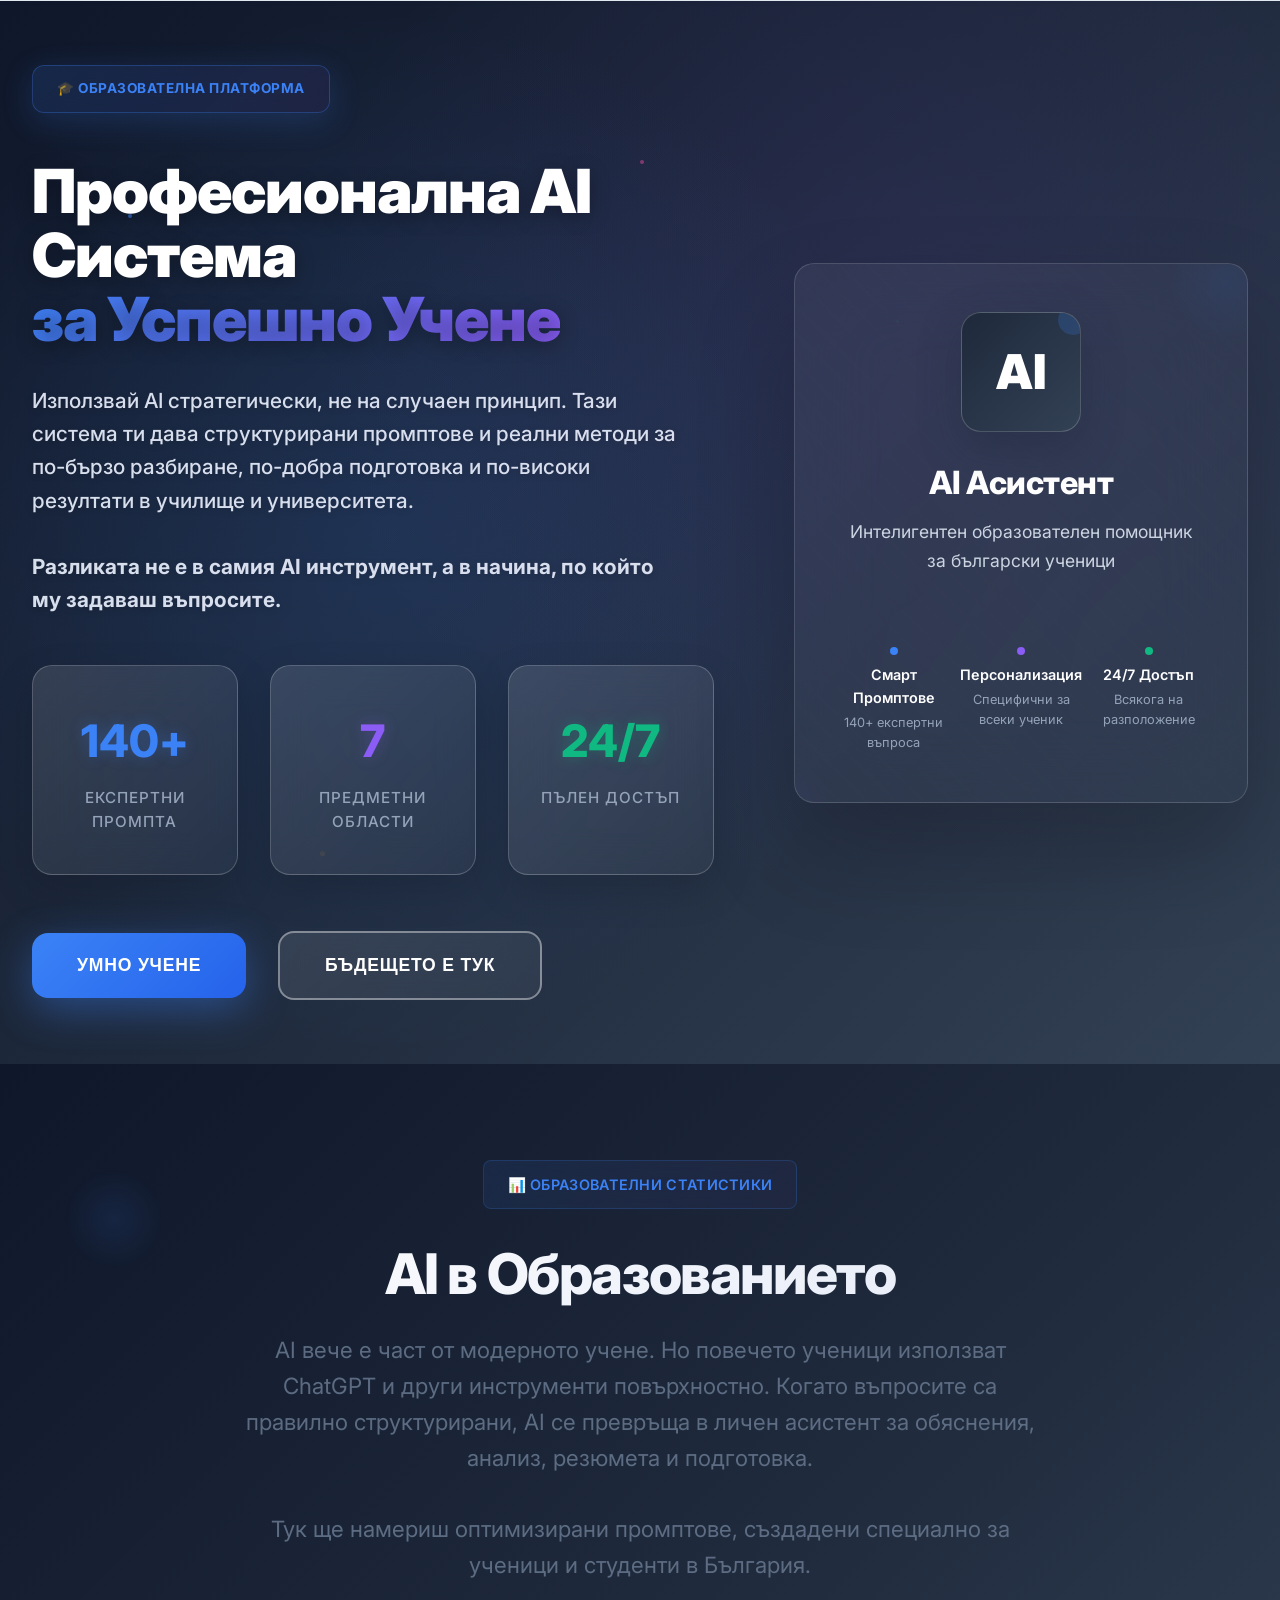
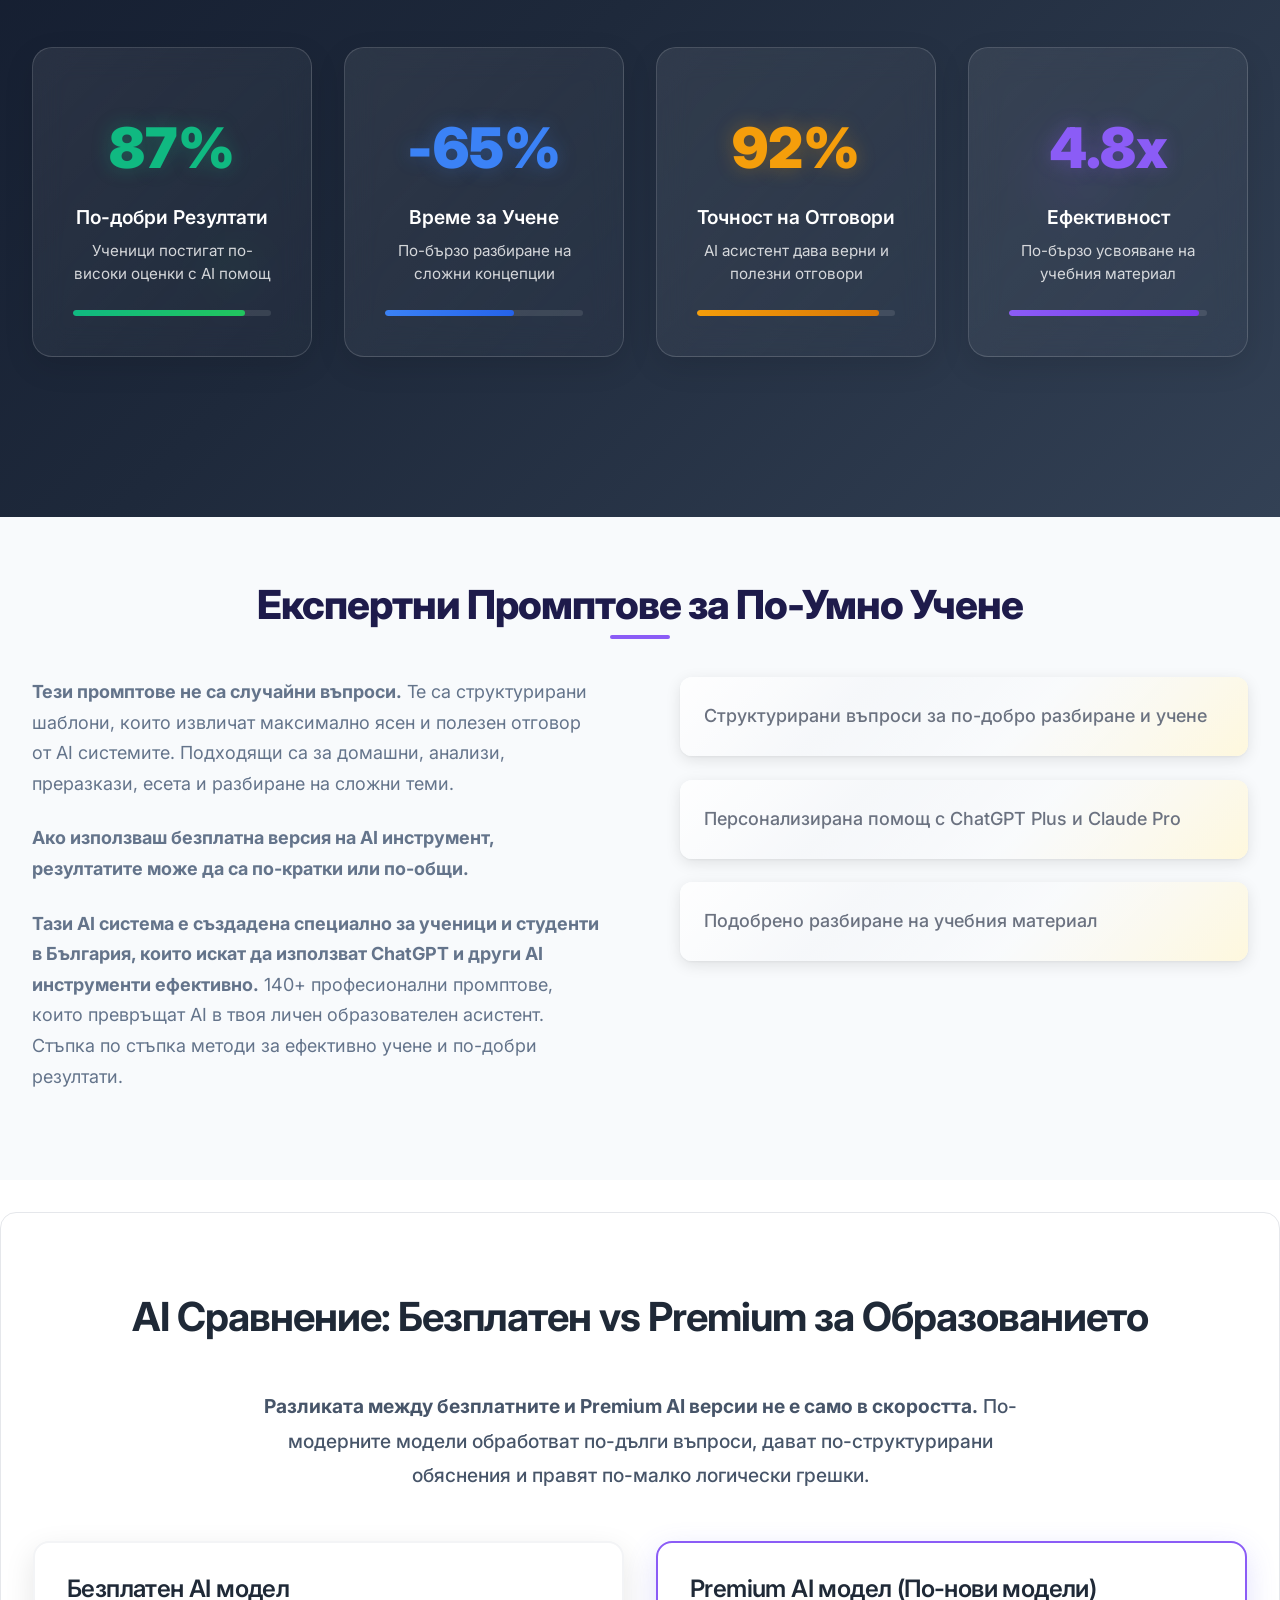
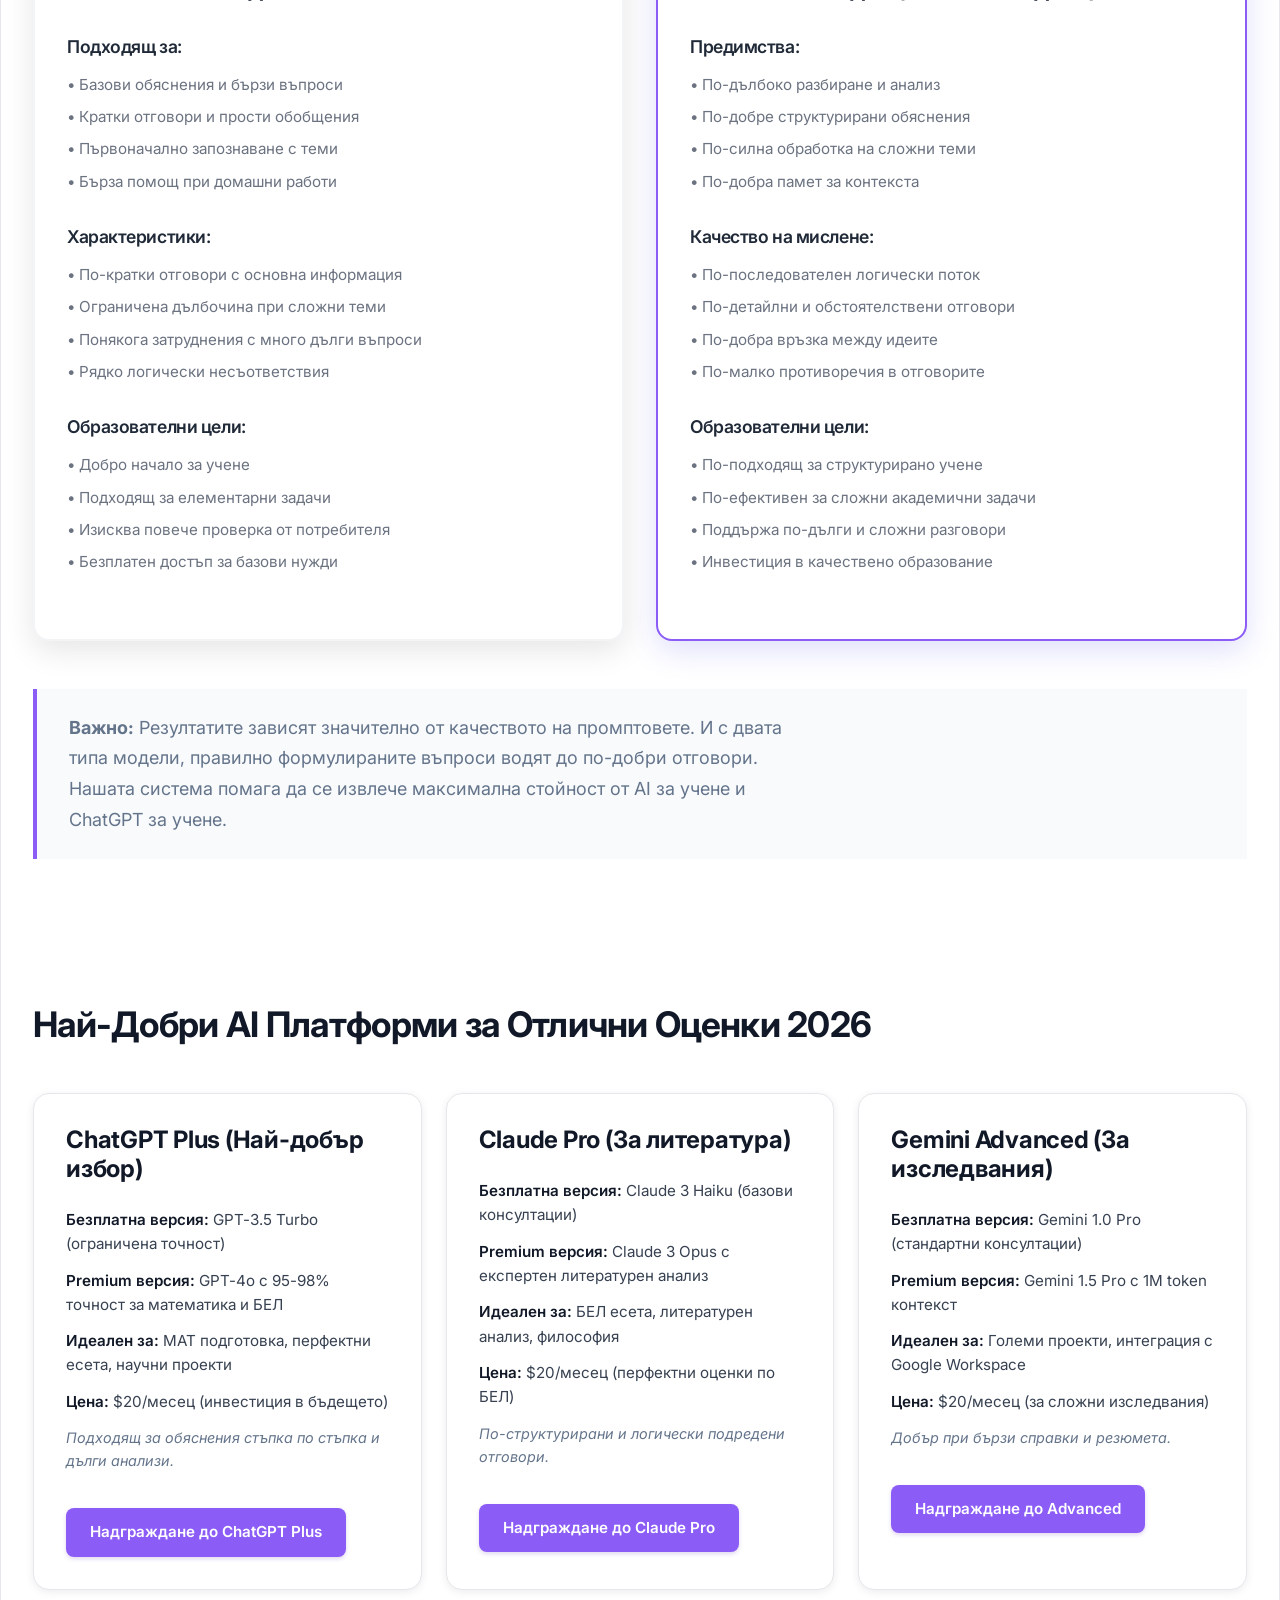
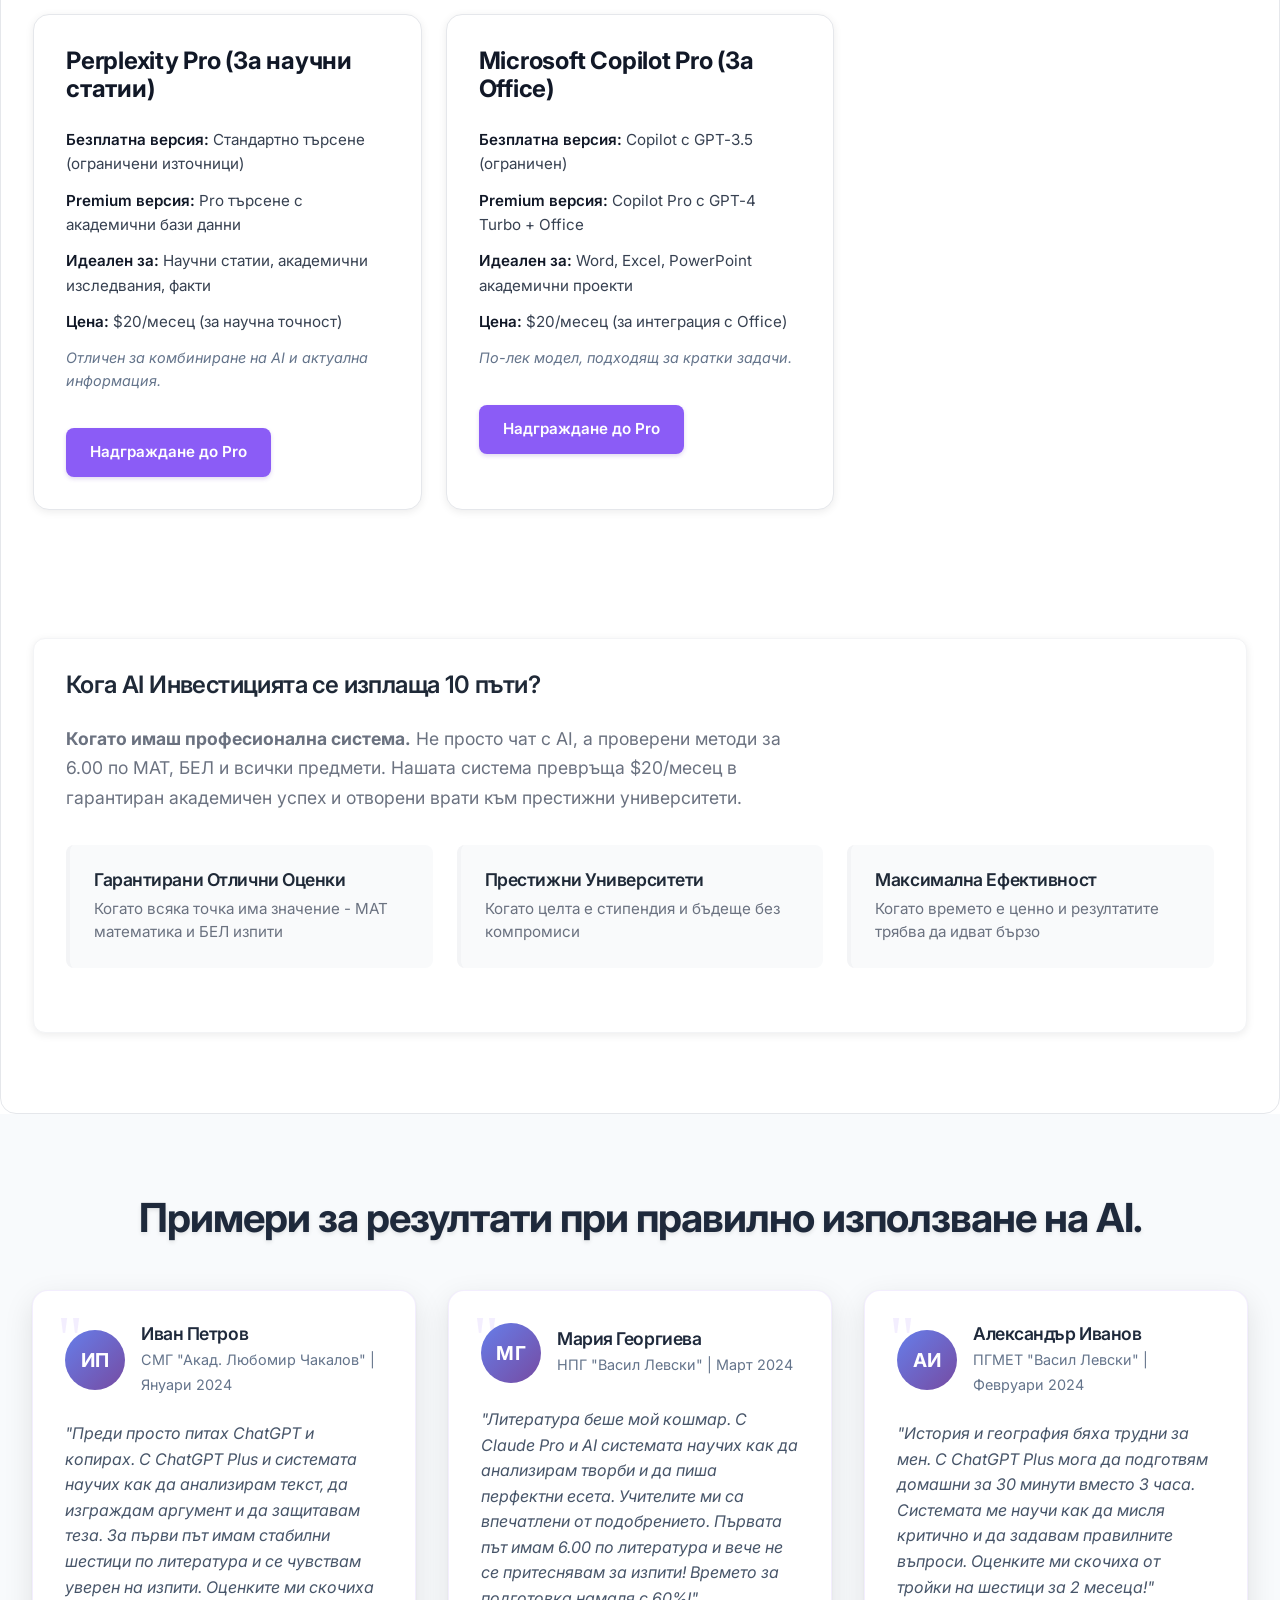
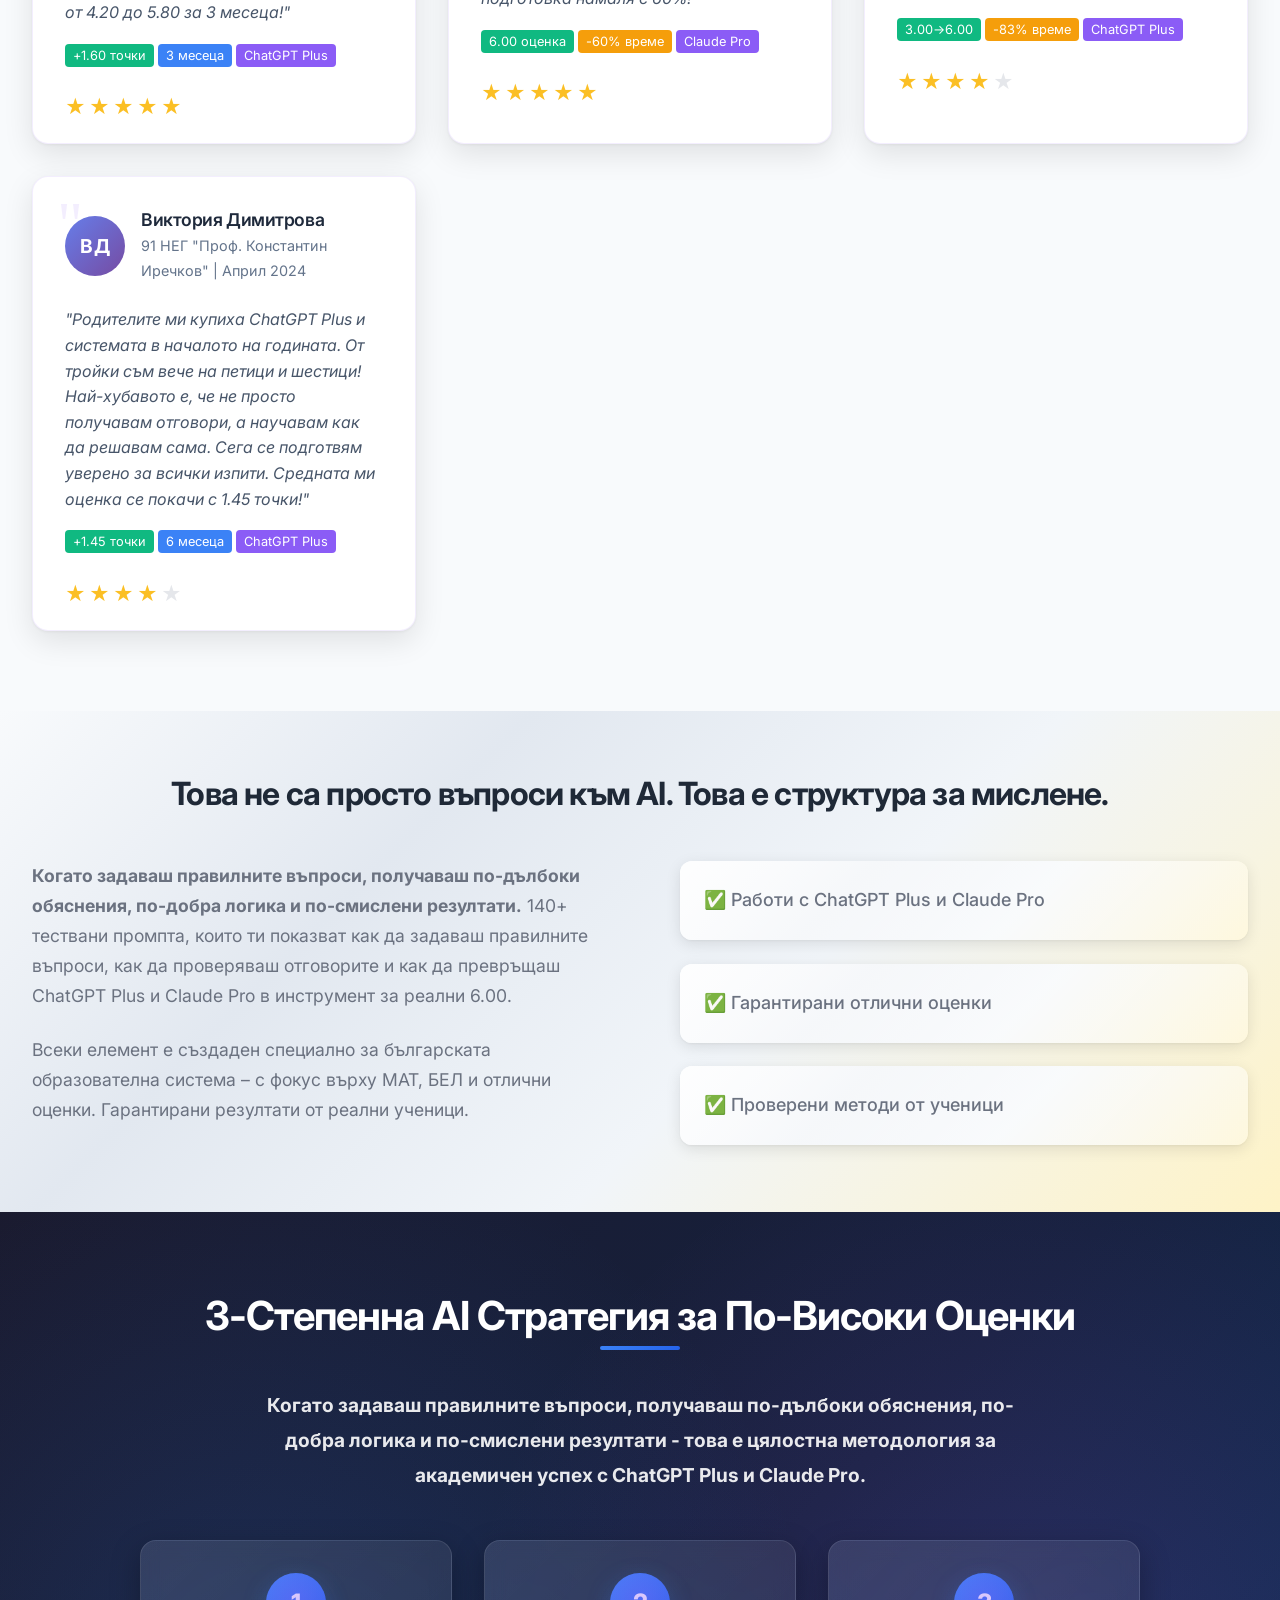
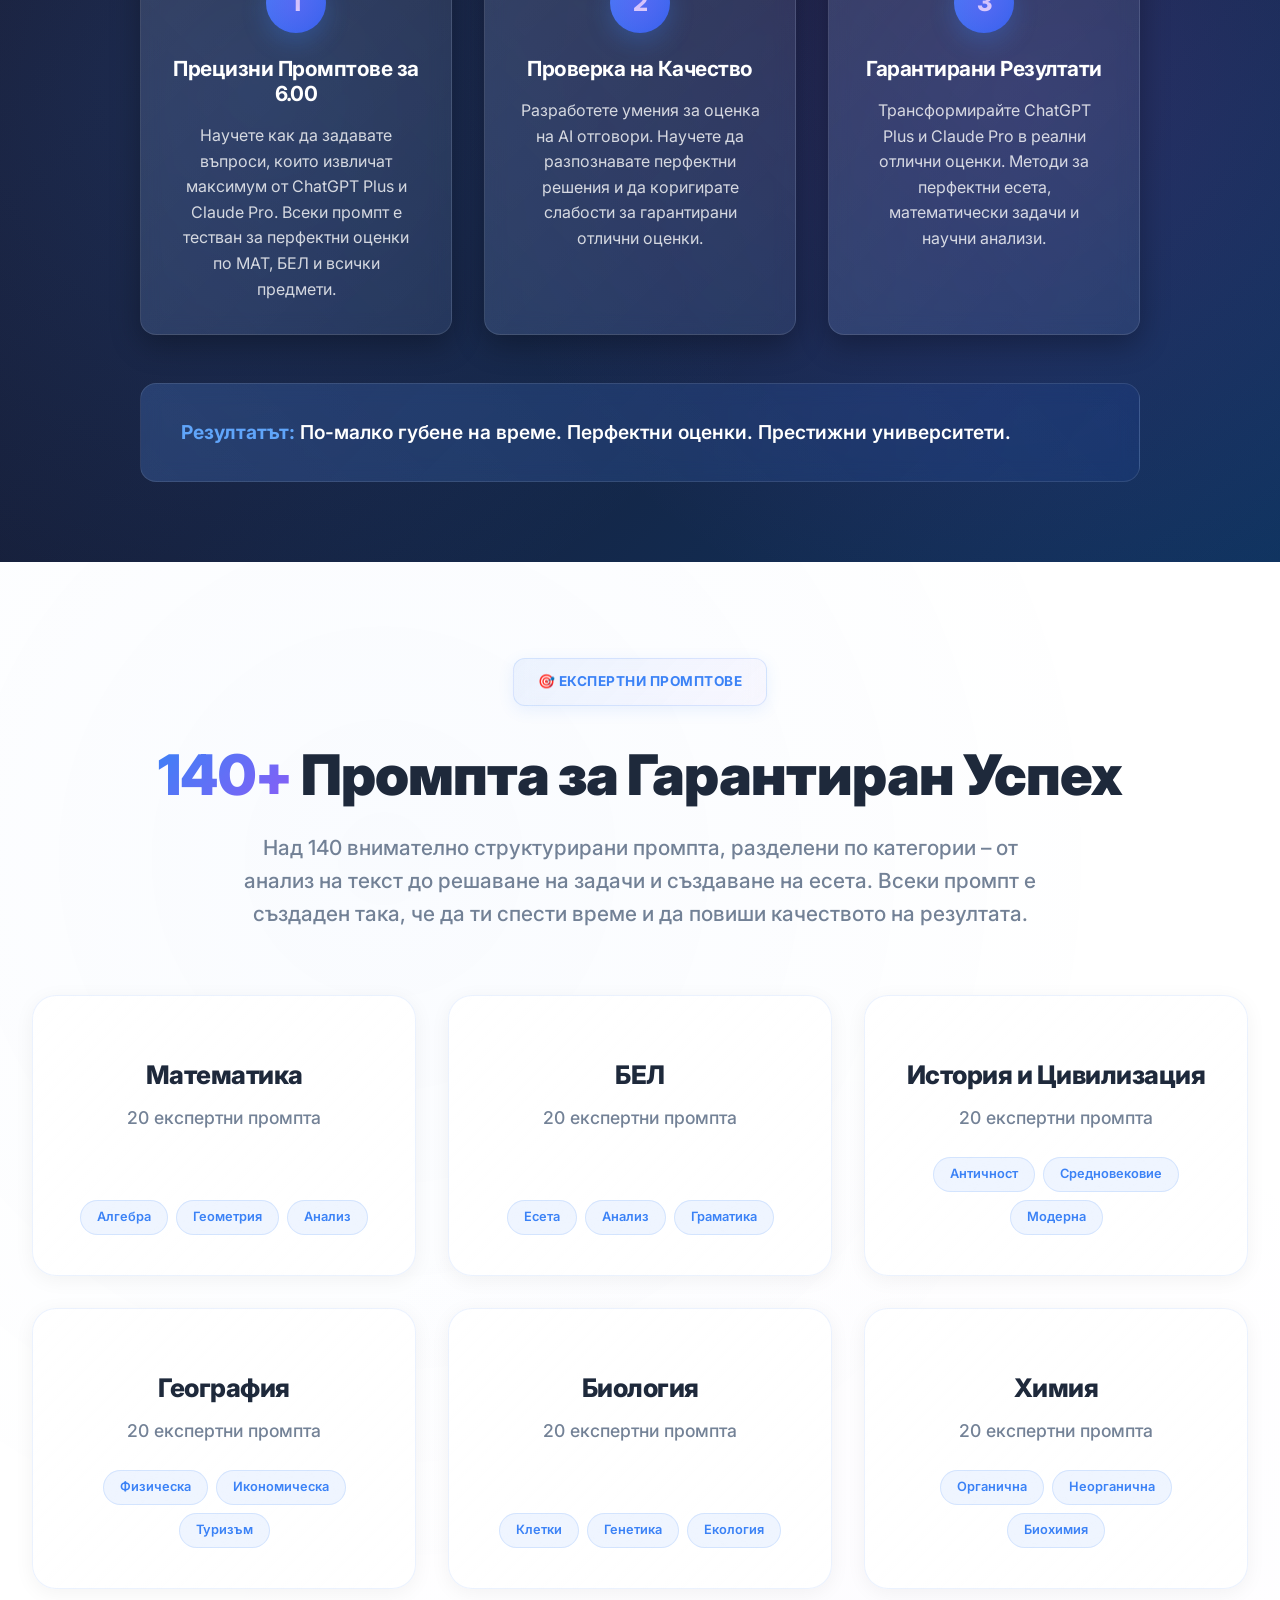
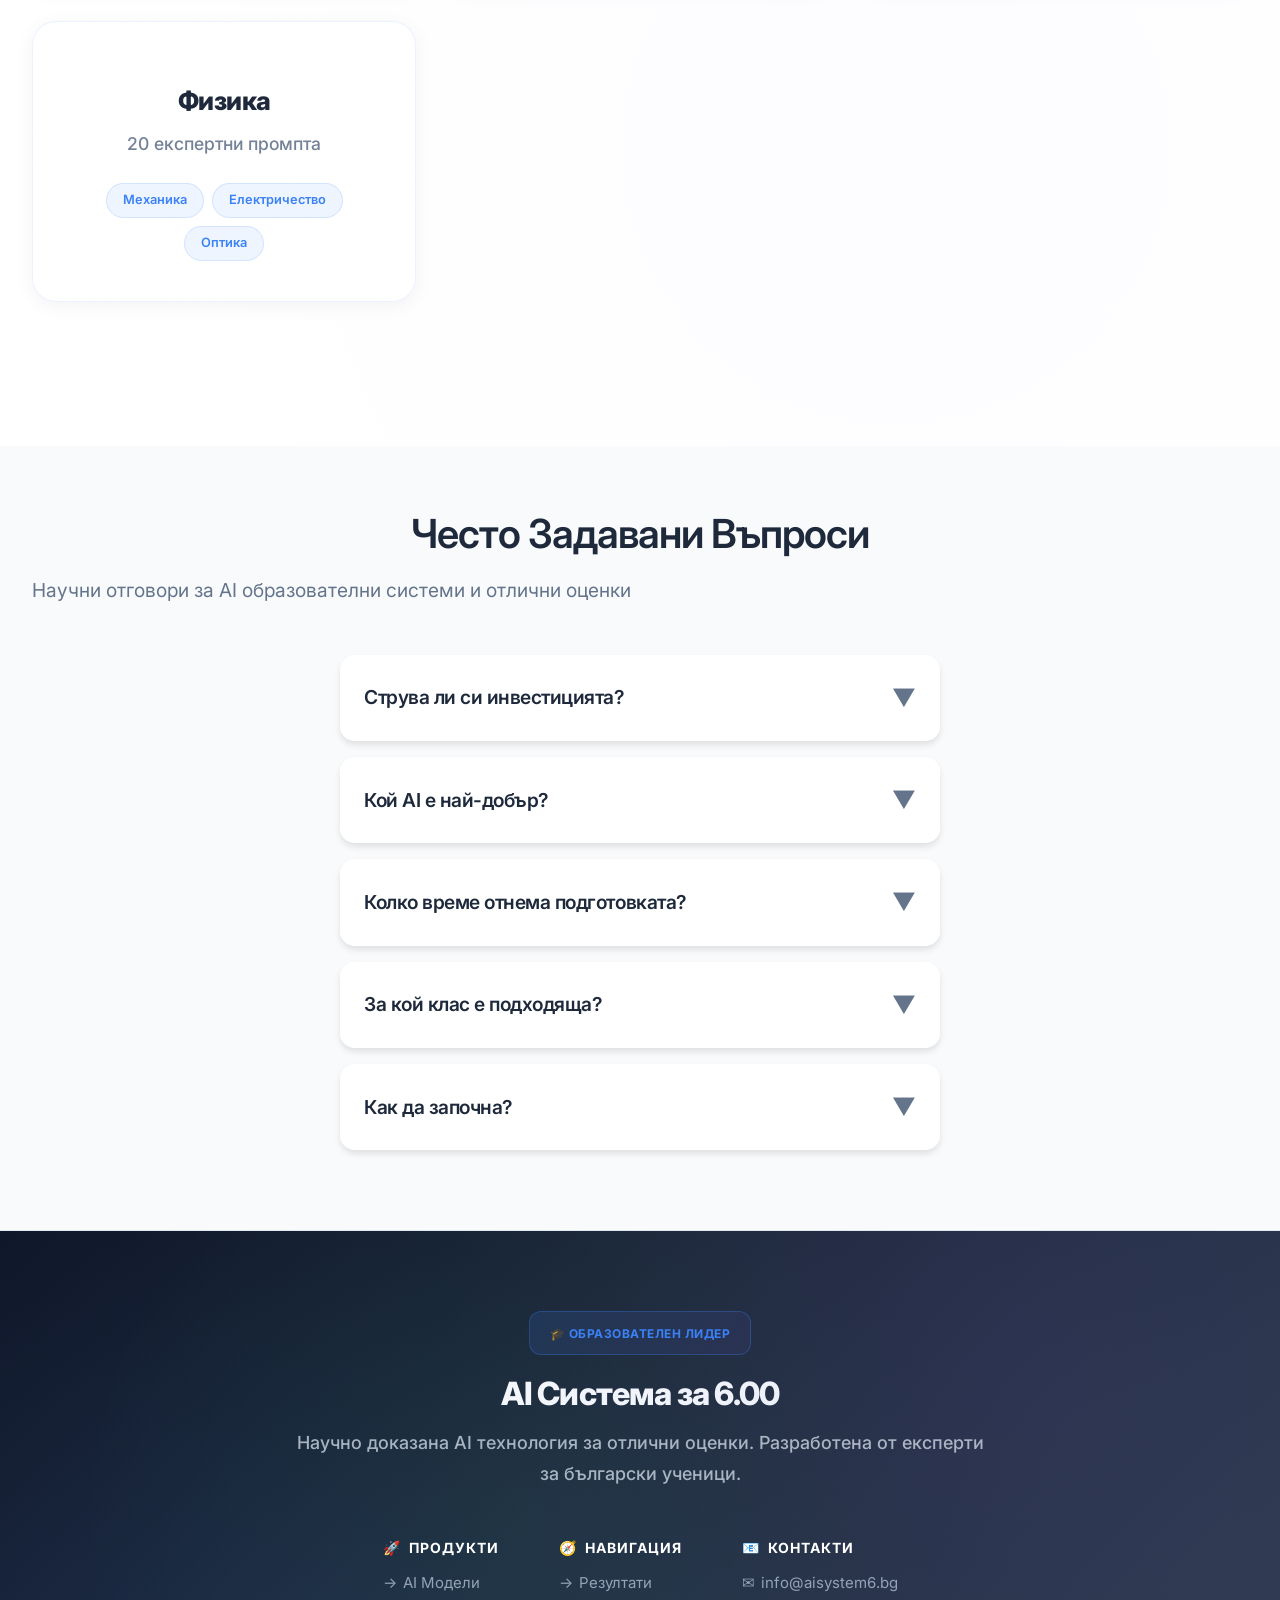
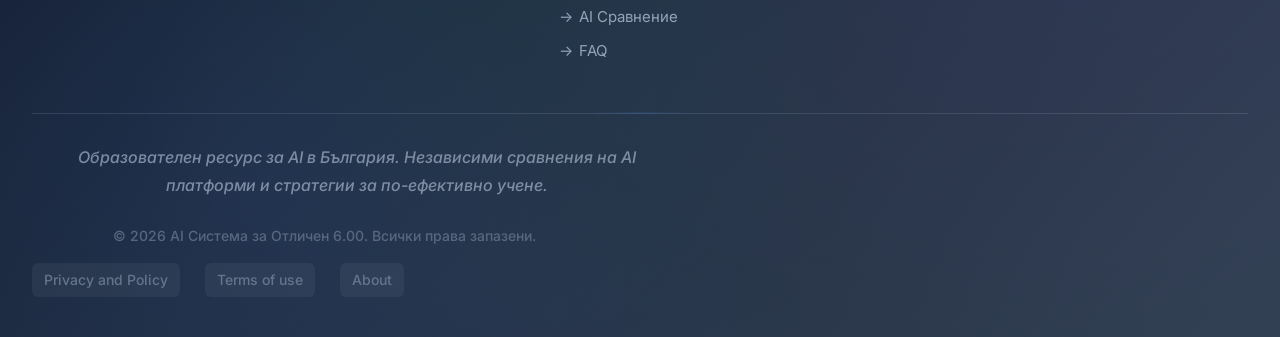
==== index.html @ 3da14a40 "Move files to root for GitHub Pages" ====
<!DOCTYPE html>
<html lang="bg">
<head>
    <meta charset="UTF-8">
    <meta name="viewport" content="width=device-width, initial-scale=1.0, maximum-scale=5.0, user-scalable=yes">
    <title>AI за Ученици - Експертни Промптове за По-Умно Учене | AI Образователен Портал</title>
    <meta name="description" content="Професионална AI образователна платформа за български ученици. Научете как да използвате изкуствен интелект правилно с експертни промптове за училище и по-добри учебни резултати.">
    <meta name="keywords" content="AI за ученици, AI за учене, изкуствен интелект в образованието, AI промптове за училище, AI помощ при учене, най-добрият AI за ученици, ChatGPT за ученици, Claude за ученици">
    <meta name="author" content="AI Образователен Портал">
    <meta name="robots" content="index, follow, max-snippet:-1, max-image-preview:large, max-video-preview:-1">
    <meta name="googlebot" content="index, follow">
    <meta name="bingbot" content="index, follow">
    <meta name="language" content="Bulgarian">
    <meta name="geo.region" content="BG">
    <meta name="geo.placename" content="Bulgaria">
    <meta name="ICBM" content="42.7339;25.4858">
    <meta name="distribution" content="global">
    <meta name="rating" content="general">
    <meta name="revisit-after" content="7 days">
    <link rel="canonical" href="https://ai-za-uchenici.bg">
    <meta property="og:title" content="AI за Ученици - Експертни Промптове за По-Умно Учене">
    <meta property="og:description" content="Научете как да използвате AI правилно в образованието. Структурирани промптове за български ученици и по-добри учебни резултати.">
    <meta property="og:image" content="https://ai-za-uchenici.bg/og-image.jpg">
    <meta property="og:url" content="https://ai-za-uchenici.bg">
    <meta property="og:type" content="website">
    <meta name="twitter:card" content="summary_large_image">
    <meta name="twitter:title" content="AI за Ученици - Експертни Промптове за По-Умно Учене">
    <meta name="twitter:description" content="Професионална платформа за AI в образованието. Научете как да формулирате правилните въпроси към AI.">
    <meta name="twitter:image" content="https://ai-za-uchenici.bg/og-image.jpg">
    <meta name="twitter:site" content="@AISystem6">
    <meta name="twitter:creator" content="@AISystem6">
    <link rel="preconnect" href="https://fonts.googleapis.com">
    <link rel="preconnect" href="https://fonts.gstatic.com" crossorigin>
    <link rel="stylesheet" href="styles.css">
    <link href="https://fonts.googleapis.com/css2?family=Inter:wght@300;400;500;600;700&display=swap" rel="stylesheet">
    <link rel="icon" type="image/svg+xml" href="data:image/svg+xml,<svg xmlns='http://www.w3.org/2000/svg' viewBox='0 0 100 100'><text y='.9em' font-size='90'>📚</text></svg>">
</head>
<body>
    <!-- Skip to main content for accessibility -->
    <a href="#main" class="skip-link">Skip to main content</a>
    
    <!-- Header -->
    <header class="header" role="banner">
    </header>

    <!-- Main Content -->
    <main id="main" role="main">

    <!-- Hero Section -->
    <section class="hero" style="background: linear-gradient(135deg, #0f172a 0%, #1e293b 50%, #334155 100%); min-height: 100vh; display: flex; align-items: center; position: relative; overflow: hidden;">
        <!-- Animated Background Particles -->
        <div class="hero-particles" style="position: absolute; top: 0; left: 0; width: 100%; height: 100%; pointer-events: none;">
            <div class="particle" style="position: absolute; top: 20%; left: 10%; width: 4px; height: 4px; background: rgba(59, 130, 246, 0.6); border-radius: 50%; animation: float-particle 15s ease-in-out infinite;"></div>
            <div class="particle" style="position: absolute; top: 60%; left: 85%; width: 6px; height: 6px; background: rgba(139, 92, 246, 0.5); border-radius: 50%; animation: float-particle 20s ease-in-out infinite reverse;"></div>
            <div class="particle" style="position: absolute; top: 30%; left: 70%; width: 3px; height: 3px; background: rgba(34, 197, 94, 0.7); border-radius: 50%; animation: float-particle 18s ease-in-out infinite;"></div>
            <div class="particle" style="position: absolute; top: 80%; left: 25%; width: 5px; height: 5px; background: rgba(245, 158, 11, 0.6); border-radius: 50%; animation: float-particle 22s ease-in-out infinite reverse;"></div>
            <div class="particle" style="position: absolute; top: 15%; left: 50%; width: 4px; height: 4px; background: rgba(236, 72, 153, 0.5); border-radius: 50%; animation: float-particle 16s ease-in-out infinite;"></div>
        </div>
        
        <!-- Gradient Overlay -->
        <div class="hero-gradient-overlay" style="position: absolute; top: 0; left: 0; width: 100%; height: 100%; background: radial-gradient(circle at 30% 50%, rgba(59, 130, 246, 0.15) 0%, transparent 50%), radial-gradient(circle at 70% 30%, rgba(139, 92, 246, 0.1) 0%, transparent 50%); pointer-events: none;"></div>
        
        <div class="container">
            <div class="hero-content" style="display: grid; grid-template-columns: 1.2fr 0.8fr; gap: 5rem; align-items: center; max-width: 1400px; margin: 0 auto;">
                <!-- Desktop Layout: Left Column -->
                <div class="hero-left" style="z-index: 2;">
                    <div class="hero-badge" style="display: inline-block; background: linear-gradient(135deg, rgba(59, 130, 246, 0.15), rgba(139, 92, 246, 0.08)); border: 1px solid rgba(59, 130, 246, 0.3); color: #3b82f6; padding: 12px 24px; border-radius: 12px; font-size: 0.85rem; font-weight: 700; margin-bottom: 2.5rem; backdrop-filter: blur(20px); letter-spacing: 0.5px; text-transform: uppercase; box-shadow: 0 8px 32px rgba(59, 130, 246, 0.2); position: relative; overflow: hidden; transition: all 0.3s ease;">
                        🎓 Образователна Платформа
                    </div>
                    
                    <div class="hero-headline" style="margin-bottom: 3rem;">
                        <h1 style="font-size: 3.8rem; font-weight: 900; line-height: 1.05; margin-bottom: 2rem; color: #ffffff; letter-spacing: -1px; text-shadow: 0 4px 20px rgba(0,0,0,0.3);">
                            Професионална AI Система<br>
                            <span style="background: linear-gradient(135deg, #3b82f6, #8b5cf6, #ec4899); -webkit-background-clip: text; -webkit-text-fill-color: transparent; background-clip: text; background-size: 200% 200%; animation: gradient-shift 4s ease-in-out infinite;">за Успешно Учене</span>
                        </h1>
                        <div class="hero-subtitle" style="font-size: 1.3rem; line-height: 1.6; color: #e2e8f6; margin-bottom: 3rem; font-weight: 500; max-width: 650px; text-shadow: 0 2px 10px rgba(0,0,0,0.2);">
                            Използвай AI стратегически, не на случаен принцип. Тази система ти дава структурирани промптове и реални методи за по-бързо разбиране, по-добра подготовка и по-високи резултати в училище и университета.<br><br>
                            <strong>Разликата не е в самия AI инструмент, а в начина, по който му задаваш въпросите.</strong>
                        </div>
                    </div>
                    
                    <div class="hero-stats-grid" style="display: grid; grid-template-columns: repeat(3, 1fr); gap: 2rem; margin-bottom: 3.5rem;">
                        <div class="stat-card-corporate" style="background: linear-gradient(135deg, rgba(255,255,255,0.12), rgba(255,255,255,0.04)); border: 1px solid rgba(255,255,255,0.2); border-radius: 20px; padding: 2.5rem 1.5rem; text-align: center; backdrop-filter: blur(20px); transition: all 0.5s cubic-bezier(0.25, 0.8, 0.25, 1); position: relative; overflow: hidden; box-shadow: 0 15px 40px rgba(0,0,0,0.15);">
                            <div style="position: absolute; top: 0; left: 0; width: 100%; height: 100%; background: linear-gradient(135deg, rgba(59, 130, 246, 0.05), rgba(139, 92, 246, 0.02)); opacity: 0; transition: opacity 0.4s ease;"></div>
                            <div style="position: relative; z-index: 1;">
                                <div style="font-size: 2.8rem; font-weight: 800; color: #3b82f6; margin-bottom: 0.5rem; text-shadow: 0 0 15px rgba(59, 130, 246, 0.3);">140+</div>
                                <div style="font-size: 0.95rem; color: #94a3b8; font-weight: 500; text-transform: uppercase; letter-spacing: 1px;">Експертни Промпта</div>
                            </div>
                        </div>
                        <div class="stat-card-corporate" style="background: linear-gradient(135deg, rgba(255,255,255,0.12), rgba(255,255,255,0.04)); border: 1px solid rgba(255,255,255,0.2); border-radius: 20px; padding: 2.5rem 1.5rem; text-align: center; backdrop-filter: blur(20px); transition: all 0.5s cubic-bezier(0.25, 0.8, 0.25, 1); position: relative; overflow: hidden; box-shadow: 0 15px 40px rgba(0,0,0,0.15);">
                            <div style="position: absolute; top: 0; left: 0; width: 100%; height: 100%; background: linear-gradient(135deg, rgba(139, 92, 246, 0.05), rgba(168, 85, 247, 0.02)); opacity: 0; transition: opacity 0.4s ease;"></div>
                            <div style="position: relative; z-index: 1;">
                                <div style="font-size: 2.8rem; font-weight: 800; color: #8b5cf6; margin-bottom: 0.5rem; text-shadow: 0 0 15px rgba(139, 92, 246, 0.3);">7</div>
                                <div style="font-size: 0.95rem; color: #94a3b8; font-weight: 500; text-transform: uppercase; letter-spacing: 1px;">Предметни Области</div>
                            </div>
                        </div>
                        <div class="stat-card-corporate" style="background: linear-gradient(135deg, rgba(255,255,255,0.12), rgba(255,255,255,0.04)); border: 1px solid rgba(255,255,255,0.2); border-radius: 20px; padding: 2.5rem 1.5rem; text-align: center; backdrop-filter: blur(20px); transition: all 0.5s cubic-bezier(0.25, 0.8, 0.25, 1); position: relative; overflow: hidden; box-shadow: 0 15px 40px rgba(0,0,0,0.15);">
                            <div style="position: absolute; top: 0; left: 0; width: 100%; height: 100%; background: linear-gradient(135deg, rgba(34, 197, 94, 0.05), rgba(16, 185, 129, 0.02)); opacity: 0; transition: opacity 0.4s ease;"></div>
                            <div style="position: relative; z-index: 1;">
                                <div style="font-size: 2.8rem; font-weight: 800; color: #10b981; margin-bottom: 0.5rem; text-shadow: 0 0 15px rgba(16, 185, 129, 0.3);">24/7</div>
                                <div style="font-size: 0.95rem; color: #94a3b8; font-weight: 500; text-transform: uppercase; letter-spacing: 1px;">Пълен Достъп</div>
                            </div>
                        </div>
                    </div>
                    
                    <div class="hero-actions" style="display: flex; gap: 2rem; align-items: center;">
                        <button style="background: linear-gradient(135deg, #3b82f6, #2563eb); color: white; border: none; padding: 22px 45px; border-radius: 16px; font-size: 1.1rem; font-weight: 800; cursor: default; transition: all 0.5s cubic-bezier(0.25, 0.8, 0.25, 1); box-shadow: 0 12px 40px rgba(59, 130, 246, 0.4); position: relative; overflow: hidden; text-transform: uppercase; letter-spacing: 0.8px; pointer-events: none;">
                            <div style="position: relative; z-index: 1;">Умно Учене</div>
                            <div style="position: absolute; top: 0; left: -100%; width: 100%; height: 100%; background: linear-gradient(90deg, transparent, rgba(255,255,255,0.2), transparent); transition: left 0.6s ease;"></div>
                        </button>
                        <button style="background: linear-gradient(135deg, rgba(255,255,255,0.1), rgba(255,255,255,0.05)); color: #ffffff; border: 2px solid rgba(255,255,255,0.4); padding: 22px 45px; border-radius: 16px; font-size: 1.1rem; font-weight: 700; cursor: default; transition: all 0.5s cubic-bezier(0.25, 0.8, 0.25, 1); backdrop-filter: blur(20px); text-transform: uppercase; letter-spacing: 0.8px; pointer-events: none;">
                            Бъдещето е Тук
                        </button>
                    </div>
                </div>
                
                <!-- Desktop Layout: Right Column -->
                <div class="hero-right" style="position: relative; z-index: 2;">
                    <div class="hero-visual-corporate" style="position: relative; width: 100%; max-width: 600px; margin: 0 auto;">
                        <div class="stat-card-corporate" style="background: linear-gradient(135deg, rgba(255,255,255,0.06), rgba(255,255,255,0.01)); backdrop-filter: blur(40px); border: 1px solid rgba(255,255,255,0.15); border-radius: 20px; padding: 3rem; position: relative; overflow: hidden; box-shadow: 0 50px 100px rgba(0,0,0,0.2);">
                            <div class="card-pattern" style="position: absolute; top: 0; left: 0; width: 100%; height: 100%; background-image: repeating-linear-gradient(45deg, transparent, transparent 10px, rgba(255,255,255,0.03) 10px, transparent 20px); opacity: 0.1; pointer-events: none;"></div>
                            
                            <div class="card-content" style="position: relative; z-index: 1; text-align: center;">
                                <div class="stat-card-corporate" style="width: 120px; height: 120px; background: linear-gradient(135deg, #1e293b, #334155); border-radius: 20px; margin: 0 auto 2rem; display: flex; align-items: center; justify-content: center; font-size: 3rem; color: white; font-weight: 900; box-shadow: 0 15px 40px rgba(30, 41, 59, 0.4); position: relative;">
                                    <div style="position: absolute; top: -8px; right: -8px; width: 30px; height: 30px; background: rgba(59, 130, 246, 0.2); border-radius: 50%; animation: pulse-corporate 3s ease-in-out infinite;"></div>
                                    AI
                                </div>
                                
                                <h3 style="color: #ffffff; font-size: 2rem; font-weight: 800; margin-bottom: 1rem; letter-spacing: -0.5px;">AI Асистент</h3>
                                <p style="color: #cbd5e1; font-size: 1.1rem; margin-bottom: 2.5rem; line-height: 1.6; max-width: 400px; justify-self: center;">Интелигентен образователен помощник за български ученици</p>
                                
                                <div class="feature-points" style="display: grid; grid-template-columns: repeat(3, 1fr); gap: 1rem; margin-top: 2rem;">
                                    <div style="text-align: center;">
                                        <div style="width: 8px; height: 8px; background: #3b82f6; border-radius: 50%; margin: 0 auto 0.5rem;"></div>
                                        <div style="font-size: 0.9rem; color: #ffffff; font-weight: 600; margin-bottom: 0.25rem;">Смарт Промптове</div>
                                        <div style="font-size: 0.8rem; color: #94a3b8;">140+ експертни въпроса</div>
                                    </div>
                                    <div style="text-align: center;">
                                        <div style="width: 8px; height: 8px; background: #8b5cf6; border-radius: 50%; margin: 0 auto 0.5rem;"></div>
                                        <div style="font-size: 0.9rem; color: #ffffff; font-weight: 600; margin-bottom: 0.25rem;">Персонализация</div>
                                        <div style="font-size: 0.8rem; color: #94a3b8;">Специфични за всеки ученик</div>
                                    </div>
                                    <div style="text-align: center;">
                                        <div style="width: 8px; height: 8px; background: #10b981; border-radius: 50%; margin: 0 auto 0.5rem;"></div>
                                        <div style="font-size: 0.9rem; color: #ffffff; font-weight: 600; margin-bottom: 0.25rem;">24/7 Достъп</div>
                                        <div style="font-size: 0.8rem; color: #94a3b8;">Всякога на разположение</div>
                                    </div>
                                </div>
                            </div>
                            
                            <!-- Floating Elements -->
                            <div style="position: absolute; top: -40px; right: -40px; width: 120px; height: 120px; background: radial-gradient(circle, rgba(59, 130, 246, 0.08) 0%, transparent 70%); border-radius: 50%; animation: float-corporate 12s ease-in-out infinite;"></div>
                            <div style="position: absolute; bottom: -60px; left: -60px; width: 100px; height: 100px; background: radial-gradient(circle, rgba(139, 92, 246, 0.06) 0%, transparent 70%); border-radius: 50%; animation: float-corporate 15s ease-in-out infinite reverse;"></div>
                            <div style="position: absolute; top: 30%; left: -80px; width: 80px; height: 80px; background: radial-gradient(circle, rgba(34, 197, 94, 0.05) 0%, transparent 70%); border-radius: 50%; animation: float-corporate 18s ease-in-out infinite;"></div>
                        </div>
                    </div>
                </div>
            </div>
        
        <style>
        @keyframes float-corporate {
            0%, 100% { transform: translateY(0px) rotate(0deg); opacity: 0.6; }
            25% { transform: translateY(-20px) rotate(90deg); opacity: 0.8; }
            50% { transform: translateY(-30px) rotate(180deg); opacity: 0.4; }
            75% { transform: translateY(-20px) rotate(270deg); opacity: 0.7; }
        }
        
        @keyframes pulse-corporate {
            0%, 100% { opacity: 0.2; transform: scale(0.8); }
            50% { opacity: 0.4; transform: scale(1.1); }
        }
        
        @keyframes float-particle {
            0%, 100% { transform: translateY(0px) translateX(0px); opacity: 0.6; }
            25% { transform: translateY(-30px) translateX(15px); opacity: 0.8; }
            50% { transform: translateY(-50px) translateX(-10px); opacity: 0.4; }
            75% { transform: translateY(-30px) translateX(20px); opacity: 0.7; }
        }
        
        @keyframes gradient-shift {
            0%, 100% { background-position: 0% 50%; }
            50% { background-position: 100% 50%; }
        }
        
        /* Enhanced Hover Effects */
        .hero-badge:hover {
            transform: translateY(-2px);
            box-shadow: 0 12px 40px rgba(59, 130, 246, 0.3);
            border-color: rgba(59, 130, 246, 0.4);
        }
        
        .stat-card-corporate:hover {
            transform: translateY(-8px) scale(1.02);
            box-shadow: 0 25px 60px rgba(0,0,0,0.25);
            border-color: rgba(255,255,255,0.3);
        }
        
        .stat-card-corporate:hover div:first-child {
            opacity: 1;
        }
        
        .hero-actions button:hover {
            transform: translateY(-3px) scale(1.02);
        }
        
        .hero-actions button:first-child:hover {
            box-shadow: 0 20px 50px rgba(59, 130, 246, 0.5);
        }
        
        .hero-actions button:last-child:hover {
            background: linear-gradient(135deg, rgba(255,255,255,0.15), rgba(255,255,255,0.08));
            border-color: rgba(255,255,255,0.6);
            box-shadow: 0 20px 50px rgba(255,255,255,0.1);
        }
        
        .hero-actions button:first-child:hover div:last-child {
            left: 100%;
        }
        
        /* Mobile Responsive Design */
        @media (max-width: 768px) {
            .hero-content {
                grid-template-columns: 1fr !important;
                gap: 2rem !important;
                text-align: center;
            }
            
            .hero-left {
                order: 1 !important;
            }
            
            .hero-right {
                order: 2 !important;
            }
            
            .hero-headline h1 {
                font-size: 2.5rem !important;
                line-height: 1.2 !important;
            }
            
            .hero-subtitle {
                font-size: 1.1rem !important;
                max-width: 100% !important;
                margin-bottom: 2rem !important;
            }
            
            .hero-stats-grid {
                grid-template-columns: repeat(3, 1fr) !important;
                gap: 0.5rem !important;
                margin-bottom: 2rem !important;
                grid-column: 1 / -1 !important;
                order: 3 !important;
            }
            
            .stat-card-corporate {
                padding: 1rem 0.8rem !important;
            }
            
            .stat-card-corporate div[style*="font-size: 2.8rem"] {
                font-size: 2rem !important;
            }
            
            .stat-card-corporate div[style*="font-size: 0.95rem"] {
                font-size: 0.75rem !important;
            }
            
            .hero-actions {
                flex-direction: row !important;
                gap: 1rem !important;
                width: 100%;
                grid-column: 1 / -1 !important;
                order: 4 !important;
                justify-content: center !important;
                flex-wrap: wrap !important;
            }
            
            .hero-actions button {
                flex: 1 !important;
                min-width: 140px !important;
                padding: 16px 20px !important;
                font-size: 0.95rem !important;
            }
            
            .hero-visual-corporate {
                max-width: 100% !important;
                margin: 0 auto !important;
            }
            
            .hero-particles {
                display: none !important;
            }
            
            .hero-gradient-overlay {
                opacity: 0.5 !important;
            }
        }
        
        @media (max-width: 480px) {
            .hero-headline h1 {
                font-size: 2rem !important;
            }
            
            .hero-subtitle {
                font-size: 1rem !important;
            }
            
            .stat-card-corporate {
                padding: 1.2rem !important;
            }
            
            .hero-actions button {
                padding: 16px 20px !important;
                font-size: 0.95rem !important;
            }
        }
        </style>
        
        <!-- Mobile Layout Script -->
        <script>
        function rearrangeForMobile() {
            const heroContent = document.querySelector('.hero-content');
            const heroLeft = document.querySelector('.hero-left');
            const heroRight = document.querySelector('.hero-right');
            const statsGrid = document.querySelector('.hero-stats-grid');
            const actions = document.querySelector('.hero-actions');
            
            if (window.innerWidth <= 768) {
                // Move stats grid and actions outside of hero-left for mobile
                if (statsGrid && heroLeft.contains(statsGrid)) {
                    heroContent.appendChild(statsGrid);
                    statsGrid.style.order = '3';
                }
                
                if (actions && heroLeft.contains(actions)) {
                    heroContent.appendChild(actions);
                    actions.style.order = '4';
                }
            } else {
                // Move them back to hero-left for desktop
                if (statsGrid && !heroLeft.contains(statsGrid)) {
                    heroLeft.appendChild(statsGrid);
                    statsGrid.style.order = '';
                }
                
                if (actions && !heroLeft.contains(actions)) {
                    heroLeft.appendChild(actions);
                    actions.style.order = '';
                }
            }
        }
        
        // Run on load and resize
        document.addEventListener('DOMContentLoaded', rearrangeForMobile);
        window.addEventListener('resize', rearrangeForMobile);
        </script>
    </section>

    <!-- Enhanced AI Education Section -->
    <section id="performance-metrics" class="ai-education-enhanced" style="background: linear-gradient(135deg, #0f172a 0%, #1e293b 50%, #334155 100%); color: white; padding: 6rem 0; position: relative; overflow: hidden;">
        <!-- Animated Background Elements -->
        <div class="ai-bg-animation" style="position: absolute; top: 0; left: 0; width: 100%; height: 100%; pointer-events: none;">
            <div class="floating-orb" style="position: absolute; top: 10%; left: 5%; width: 100px; height: 100px; background: radial-gradient(circle, rgba(59, 130, 246, 0.1) 0%, transparent 70%); border-radius: 50%; animation: float-orb 20s ease-in-out infinite;"></div>
            <div class="floating-orb" style="position: absolute; top: 60%; right: 10%; width: 150px; height: 150px; background: radial-gradient(circle, rgba(139, 92, 246, 0.08) 0%, transparent 70%); border-radius: 50%; animation: float-orb 25s ease-in-out infinite reverse;"></div>
            <div class="floating-orb" style="position: absolute; bottom: 20%; left: 15%; width: 80px; height: 80px; background: radial-gradient(circle, rgba(34, 197, 94, 0.06) 0%, transparent 70%); border-radius: 50%; animation: float-orb 18s ease-in-out infinite;"></div>
        </div>

        <div class="container" style="position: relative; z-index: 2;">
            <!-- Section Header -->
            <div class="section-header" style="text-align: center; margin-bottom: 4rem;">
                <div class="section-badge" style="display: inline-block; background: linear-gradient(135deg, rgba(59, 130, 246, 0.1), rgba(139, 92, 246, 0.05)); border: 1px solid rgba(59, 130, 246, 0.2); color: #3b82f6; padding: 12px 24px; border-radius: 8px; font-size: 0.9rem; font-weight: 600; margin-bottom: 2rem; backdrop-filter: blur(10px); letter-spacing: 0.3px; text-transform: uppercase;">
                    📊 Образователни Статистики
                </div>
                <h2 style="font-size: 3.5rem; font-weight: 800; margin-bottom: 1.5rem; background: linear-gradient(135deg, #ffffff, #e2e8f6); -webkit-background-clip: text; -webkit-text-fill-color: transparent; background-clip: text;">AI в Образованието</h2>
                <p style="font-size: 1.4rem; margin-bottom: 2rem; opacity: 0.9; max-width: 800px; margin-left: auto; margin-right: auto; line-height: 1.6;">AI вече е част от модерното учене. Но повечето ученици използват ChatGPT и други инструменти повърхностно. Когато въпросите са правилно структурирани, AI се превръща в личен асистент за обяснения, анализ, резюмета и подготовка.<br><br>Тук ще намериш оптимизирани промптове, създадени специално за ученици и студенти в България.</p>
            </div>

            <!-- Main Stats Grid -->
            <div class="enhanced-metrics-grid" style="display: grid; grid-template-columns: repeat(auto-fit, minmax(280px, 1fr)); gap: 2rem; margin-bottom: 4rem;">
                <div class="metric-card-enhanced" style="background: linear-gradient(135deg, rgba(255,255,255,0.08), rgba(255,255,255,0.02)); border: 1px solid rgba(255,255,255,0.15); border-radius: 20px; padding: 2.5rem; text-align: center; backdrop-filter: blur(15px); transition: all 0.4s ease; position: relative; overflow: hidden; box-shadow: 0 10px 30px rgba(0,0,0,0.1);">
                    <div class="metric-icon" style="font-size: 3rem; margin-bottom: 1rem; color: #10b981;"></div>
                    <div class="metric-number" style="font-size: 3.5rem; font-weight: 900; color: #10b981; margin-bottom: 0.5rem; text-shadow: 0 0 20px rgba(16, 185, 129, 0.3);">87%</div>
                    <div class="metric-title" style="font-size: 1.2rem; margin-bottom: 0.5rem; font-weight: 600;">По-добри Резултати</div>
                    <div class="metric-desc" style="font-size: 0.95rem; opacity: 0.8; line-height: 1.5;">Ученици постигат по-високи оценки с AI помощ</div>
                    <div class="metric-progress" style="margin-top: 1.5rem; background: rgba(255,255,255,0.1); border-radius: 10px; height: 6px; overflow: hidden;">
                        <div class="progress-bar" style="width: 87%; height: 100%; background: linear-gradient(90deg, #10b981, #22c55e); border-radius: 10px; animation: progress-animation 2s ease-out;"></div>
                    </div>
                </div>
                
                <div class="metric-card-enhanced" style="background: linear-gradient(135deg, rgba(255,255,255,0.08), rgba(255,255,255,0.02)); border: 1px solid rgba(255,255,255,0.15); border-radius: 20px; padding: 2.5rem; text-align: center; backdrop-filter: blur(15px); transition: all 0.4s ease; position: relative; overflow: hidden; box-shadow: 0 10px 30px rgba(0,0,0,0.1);">
                    <div class="metric-icon" style="font-size: 3rem; margin-bottom: 1rem; color: #3b82f6;"></div>
                    <div class="metric-number" style="font-size: 3.5rem; font-weight: 900; color: #3b82f6; margin-bottom: 0.5rem; text-shadow: 0 0 20px rgba(59, 130, 246, 0.3);">-65%</div>
                    <div class="metric-title" style="font-size: 1.2rem; margin-bottom: 0.5rem; font-weight: 600;">Време за Учене</div>
                    <div class="metric-desc" style="font-size: 0.95rem; opacity: 0.8; line-height: 1.5;">По-бързо разбиране на сложни концепции</div>
                    <div class="metric-progress" style="margin-top: 1.5rem; background: rgba(255,255,255,0.1); border-radius: 10px; height: 6px; overflow: hidden;">
                        <div class="progress-bar" style="width: 65%; height: 100%; background: linear-gradient(90deg, #3b82f6, #2563eb); border-radius: 10px; animation: progress-animation 2s ease-out 0.3s both;"></div>
                    </div>
                </div>
                
                <div class="metric-card-enhanced" style="background: linear-gradient(135deg, rgba(255,255,255,0.08), rgba(255,255,255,0.02)); border: 1px solid rgba(255,255,255,0.15); border-radius: 20px; padding: 2.5rem; text-align: center; backdrop-filter: blur(15px); transition: all 0.4s ease; position: relative; overflow: hidden; box-shadow: 0 10px 30px rgba(0,0,0,0.1);">
                    <div class="metric-icon" style="font-size: 3rem; margin-bottom: 1rem; color: #f59e0b;"></div>
                    <div class="metric-number" style="font-size: 3.5rem; font-weight: 900; color: #f59e0b; margin-bottom: 0.5rem; text-shadow: 0 0 20px rgba(245, 158, 11, 0.3);">92%</div>
                    <div class="metric-title" style="font-size: 1.2rem; margin-bottom: 0.5rem; font-weight: 600;">Точност на Отговори</div>
                    <div class="metric-desc" style="font-size: 0.95rem; opacity: 0.8; line-height: 1.5;">AI асистент дава верни и полезни отговори</div>
                    <div class="metric-progress" style="margin-top: 1.5rem; background: rgba(255,255,255,0.1); border-radius: 10px; height: 6px; overflow: hidden;">
                        <div class="progress-bar" style="width: 92%; height: 100%; background: linear-gradient(90deg, #f59e0b, #d97706); border-radius: 10px; animation: progress-animation 2s ease-out 0.6s both;"></div>
                    </div>
                </div>
                
                <div class="metric-card-enhanced" style="background: linear-gradient(135deg, rgba(255,255,255,0.08), rgba(255,255,255,0.02)); border: 1px solid rgba(255,255,255,0.15); border-radius: 20px; padding: 2.5rem; text-align: center; backdrop-filter: blur(15px); transition: all 0.4s ease; position: relative; overflow: hidden; box-shadow: 0 10px 30px rgba(0,0,0,0.1);">
                    <div class="metric-icon" style="font-size: 3rem; margin-bottom: 1rem; color: #8b5cf6;"></div>
                    <div class="metric-number" style="font-size: 3.5rem; font-weight: 900; color: #8b5cf6; margin-bottom: 0.5rem; text-shadow: 0 0 20px rgba(139, 92, 246, 0.3);">4.8x</div>
                    <div class="metric-title" style="font-size: 1.2rem; margin-bottom: 0.5rem; font-weight: 600;">Ефективност</div>
                    <div class="metric-desc" style="font-size: 0.95rem; opacity: 0.8; line-height: 1.5;">По-бързо усвояване на учебния материал</div>
                    <div class="metric-progress" style="margin-top: 1.5rem; background: rgba(255,255,255,0.1); border-radius: 10px; height: 6px; overflow: hidden;">
                        <div class="progress-bar" style="width: 96%; height: 100%; background: linear-gradient(90deg, #8b5cf6, #7c3aed); border-radius: 10px; animation: progress-animation 2s ease-out 0.9s both;"></div>
                    </div>
                </div>
            </div>



        <!-- CSS Animations -->
        <style>
        @keyframes float-orb {
            0%, 100% { transform: translateY(0px) rotate(0deg); opacity: 0.6; }
            25% { transform: translateY(-30px) rotate(90deg); opacity: 0.8; }
            50% { transform: translateY(-50px) rotate(180deg); opacity: 0.4; }
            75% { transform: translateY(-30px) rotate(270deg); opacity: 0.7; }
        }
        
        @keyframes progress-animation {
            0% { width: 0%; opacity: 0; }
            50% { opacity: 1; }
            100% { opacity: 1; }
        }
        
        .metric-card-enhanced:hover {
            transform: translateY(-10px) scale(1.02);
            box-shadow: 0 20px 40px rgba(0,0,0,0.2);
            border-color: rgba(255,255,255,0.3);
        }
        
        .feature-timeline-item:hover {
            transform: translateY(-5px);
            border-color: rgba(255,255,255,0.3);
            background: rgba(255,255,255,0.08);
        }
        
        .metric-card-enhanced:hover .metric-number {
            transform: scale(1.1);
            transition: transform 0.3s ease;
        }
        </style>
    </section>

    <!-- Strategic Framework Section -->
    <section class="description">
        <div class="container">
            <h2>Експертни Промптове за По-Умно Учене</h2>
            <div class="description-grid">
                <div class="description-text">
                    <p><strong>Тези промптове не са случайни въпроси.</strong> Те са структурирани шаблони, които извличат максимално ясен и полезен отговор от AI системите. Подходящи са за домашни, анализи, преразкази, есета и разбиране на сложни теми.</p>
                    <p><strong>Ако използваш безплатна версия на AI инструмент, резултатите може да са по-кратки или по-общи.</strong></p>
                    <p><strong>Тази AI система е създадена специално за ученици и студенти в България, които искат да използват ChatGPT и други AI инструменти ефективно.</strong> 140+ професионални промптове, които превръщат AI в твоя личен образователен асистент. Стъпка по стъпка методи за ефективно учене и по-добри резултати.</p>
                </div>
                <div class="features-list">
                    <div class="methodology-item">
                        <div>
                            <p>Структурирани въпроси за по-добро разбиране и учене</p>
                        </div>
                    </div>
                    <div class="methodology-item">
                        <div>
                            <p>Персонализирана помощ с ChatGPT Plus и Claude Pro</p>
                        </div>
                    </div>
                    <div class="methodology-item">
                        <div>
                            <p>Подобрено разбиране на учебния материал</p>
                        </div>
                    </div>
                </div>
            </div>
        </div>
    </section>

    <!-- AI Comparison Section -->
    <section id="ai-comparison" class="ai-comparison">
        <div class="container">
            <h2>AI Сравнение: Безплатен vs Premium за Образованието</h2>
            
            <div class="comparison-intro">
                <p><strong>Разликата между безплатните и Premium AI версии не е само в скоростта.</strong> По-модерните модели обработват по-дълги въпроси, дават по-структурирани обяснения и правят по-малко логически грешки.</p>
            </div>


            <div class="comparison-grid">
                <div class="comparison-card free">
                    <div class="comparison-header">
                        <h3>Безплатен AI модел</h3>
                    </div>
                    <div class="comparison-content">
                        <div class="comparison-item">
                            <h4>Подходящ за:</h4>
                            <div class="example">
                                <p>• Базови обяснения и бързи въпроси</p>
                                <p>• Кратки отговори и прости обобщения</p>
                                <p>• Първоначално запознаване с теми</p>
                                <p>• Бърза помощ при домашни работи</p>
                            </div>
                        </div>
                        <div class="comparison-item">
                            <h4>Характеристики:</h4>
                            <div class="example">
                                <p>• По-кратки отговори с основна информация</p>
                                <p>• Ограничена дълбочина при сложни теми</p>
                                <p>• Понякога затруднения с много дълги въпроси</p>
                                <p>• Рядко логически несъответствия</p>
                            </div>
                        </div>
                        <div class="comparison-item">
                            <h4>Образователни цели:</h4>
                            <div class="example">
                                <p>• Добро начало за учене </p>
                                <p>• Подходящ за елементарни задачи</p>
                                <p>• Изисква повече проверка от потребителя</p>
                                <p>• Безплатен достъп за базови нужди</p>
                            </div>
                        </div>
                    </div>
                </div>

                <div class="comparison-card premium">
                    <div class="comparison-header">
                        <h3>Premium AI модел (По-нови модели)</h3>
                    </div>
                    <div class="comparison-content">
                        <div class="comparison-item">
                            <h4>Предимства:</h4>
                            <div class="example">
                                <p>• По-дълбоко разбиране и анализ</p>
                                <p>• По-добре структурирани обяснения</p>
                                <p>• По-силна обработка на сложни теми</p>
                                <p>• По-добра памет за контекста</p>
                            </div>
                        </div>
                        <div class="comparison-item">
                            <h4>Качество на мислене:</h4>
                            <div class="example">
                                <p>• По-последователен логически поток</p>
                                <p>• По-детайлни и обстоятелствени отговори</p>
                                <p>• По-добра връзка между идеите</p>
                                <p>• По-малко противоречия в отговорите</p>
                            </div>
                        </div>
                        <div class="comparison-item">
                            <h4>Образователни цели:</h4>
                            <div class="example">
                                <p>• По-подходящ за структурирано учене</p>
                                <p>• По-ефективен за сложни академични задачи</p>
                                <p>• Поддържа по-дълги и сложни разговори</p>
                                <p>• Инвестиция в качествено образование</p>
                            </div>
                        </div>
                    </div>
                </div>
            </div>

            <div class="realization-box">
                <p><strong>Важно:</strong> Резултатите зависят значително от качеството на промптовете. И с двата типа модели, правилно формулираните въпроси водят до по-добри отговори. Нашата система помага да се извлече максимална стойност от AI за учене и ChatGPT за учене.</p>
            </div>

            <!-- Top AI Platforms Section -->
             <section id="ai-models" class="ai-models">
                            <div class="top-ai-platforms">
                <h3>Най-Добри AI Платформи за Отлични Оценки 2026</h3>
                <div class="platforms-grid">
                    <div class="platform-card">
                        <div class="platform-header">
                            <h4>ChatGPT Plus (Най-добър избор)</h4>
                        </div>
                        <div class="platform-content">
                            <p><strong>Безплатна версия:</strong> GPT-3.5 Turbo (ограничена точност)</p>
                            <p><strong>Premium версия:</strong> GPT-4o с 95-98% точност за математика и БЕЛ</p>
                            <p><strong>Идеален за:</strong> МАТ подготовка, перфектни есета, научни проекти</p>
                            <p><strong>Цена:</strong> $20/месец (инвестиция в бъдещето)</p>
                            <p style="font-size: 0.9rem; color: #64748b; font-style: italic;">Подходящ за обяснения стъпка по стъпка и дълги анализи.</p>
                            <a href="https://chat.openai.com/" target="_blank" class="platform-link">Надграждане до ChatGPT Plus</a>
                        </div>
                    </div>
                    
                    <div class="platform-card">
                        <div class="platform-header">
                            <h4>Claude Pro (За литература)</h4>
                        </div>
                        <div class="platform-content">
                            <p><strong>Безплатна версия:</strong> Claude 3 Haiku (базови консултации)</p>
                            <p><strong>Premium версия:</strong> Claude 3 Opus с експертен литературен анализ</p>
                            <p><strong>Идеален за:</strong> БЕЛ есета, литературен анализ, философия</p>
                            <p><strong>Цена:</strong> $20/месец (перфектни оценки по БЕЛ)</p>
                            <p style="font-size: 0.9rem; color: #64748b; font-style: italic;">По-структурирани и логически подредени отговори.</p>
                            <a href="https://claude.ai/" target="_blank" class="platform-link">Надграждане до Claude Pro</a>
                        </div>
                    </div>
                    
                    <div class="platform-card">
                        <div class="platform-header">
                            <h4>Gemini Advanced (За изследвания)</h4>
                        </div>
                        <div class="platform-content">
                            <p><strong>Безплатна версия:</strong> Gemini 1.0 Pro (стандартни консултации)</p>
                            <p><strong>Premium версия:</strong> Gemini 1.5 Pro с 1M token контекст</p>
                            <p><strong>Идеален за:</strong> Големи проекти, интеграция с Google Workspace</p>
                            <p><strong>Цена:</strong> $20/месец (за сложни изследвания)</p>
                            <p style="font-size: 0.9rem; color: #64748b; font-style: italic;">Добър при бързи справки и резюмета.</p>
                            <a href="https://gemini.google.com/" target="_blank" class="platform-link">Надграждане до Advanced</a>
                        </div>
                    </div>
                    
                    <div class="platform-card">
                        <div class="platform-header">
                            <h4>Perplexity Pro (За научни статии)</h4>
                        </div>
                        <div class="platform-content">
                            <p><strong>Безплатна версия:</strong> Стандартно търсене (ограничени източници)</p>
                            <p><strong>Premium версия:</strong> Pro търсене с академични бази данни</p>
                            <p><strong>Идеален за:</strong> Научни статии, академични изследвания, факти</p>
                            <p><strong>Цена:</strong> $20/месец (за научна точност)</p>
                            <p style="font-size: 0.9rem; color: #64748b; font-style: italic;">Отличен за комбиниране на AI и актуална информация.</p>
                            <a href="https://www.perplexity.ai/" target="_blank" class="platform-link">Надграждане до Pro</a>
                        </div>
                    </div>
                    
                    <div class="platform-card">
                        <div class="platform-header">
                            <h4>Microsoft Copilot Pro (За Office)</h4>
                        </div>
                        <div class="platform-content">
                            <p><strong>Безплатна версия:</strong> Copilot с GPT-3.5 (ограничен)</p>
                            <p><strong>Premium версия:</strong> Copilot Pro с GPT-4 Turbo + Office</p>
                            <p><strong>Идеален за:</strong> Word, Excel, PowerPoint академични проекти</p>
                            <p><strong>Цена:</strong> $20/месец (за интеграция с Office)</p>
                            <p style="font-size: 0.9rem; color: #64748b; font-style: italic;">По-лек модел, подходящ за кратки задачи.</p>
                            <a href="https://copilot.microsoft.com/" target="_blank" class="platform-link">Надграждане до Pro</a>
                        </div>
                    </div>
                </div>
            </div>
             </section>


            <!-- Strategic Monetization Block -->
            <div class="strategic-positioning">
                <h3>Кога AI Инвестицията се изплаща 10 пъти?</h3>
                <div class="positioning-content">
                    <p><strong>Когато имаш професионална система.</strong> Не просто чат с AI, а проверени методи за 6.00 по МАТ, БЕЛ и всички предмети. Нашата система превръща $20/месец в гарантиран академичен успех и отворени врати към престижни университети.</p>
                    
                    <div class="upgrade-triggers">
                        <div class="trigger-item">
                            <h4>Гарантирани Отлични Оценки</h4>
                            <p>Когато всяка точка има значение - МАТ математика и БЕЛ изпити</p>
                        </div>
                        <div class="trigger-item">
                            <h4>Престижни Университети</h4>
                            <p>Когато целта е стипендия и бъдеще без компромиси</p>
                        </div>
                        <div class="trigger-item">
                            <h4>Максимална Ефективност</h4>
                            <p>Когато времето е ценно и резултатите трябва да идват бързо</p>
                        </div>
                    </div>
                    
                </div>
            </div>
        </div>
    </section>

    <!-- Student Testimonials Section -->
    <section class="student-testimonials">
        <div class="container">
            <h2>Примери за резултати при правилно използване на AI.</h2>
            <div class="testimonials-grid">
                <div class="testimonial-card">
                    <div class="student-info">
                        <div class="student-avatar">
                            <div class="avatar-initial">ИП</div>
                        </div>
                        <div class="student-details">
                            <h4>Иван Петров</h4>
                            <p>СМГ "Акад. Любомир Чакалов" | Януари 2024</p>
                        </div>
                    </div>
                    <div class="testimonial-content">
                        <p>"Преди просто питах ChatGPT и копирах. С ChatGPT Plus и системата научих как да анализирам текст, да изграждам аргумент и да защитавам теза. За първи път имам стабилни шестици по литература и се чувствам уверен на изпити. Оценките ми скочиха от 4.20 до 5.80 за 3 месеца!"</p>
                        <div class="testimonial-results">
                            <span style="background: #10b981; color: white; padding: 4px 8px; border-radius: 4px; font-size: 0.8rem;">+1.60 точки</span>
                            <span style="background: #3b82f6; color: white; padding: 4px 8px; border-radius: 4px; font-size: 0.8rem;">3 месеца</span>
                            <span style="background: #8b5cf6; color: white; padding: 4px 8px; border-radius: 4px; font-size: 0.8rem;">ChatGPT Plus</span>
                        </div>
                        <div class="testimonial-rating">
                            <div class="stars">
                                <span class="star filled"></span>
                                <span class="star filled"></span>
                                <span class="star filled"></span>
                                <span class="star filled"></span>
                                <span class="star filled"></span>
                            </div>
                        </div>
                    </div>
                </div>
                
                <div class="testimonial-card">
                    <div class="student-info">
                        <div class="student-avatar">
                            <div class="avatar-initial">МГ</div>
                        </div>
                        <div class="student-details">
                            <h4>Мария Георгиева</h4>
                            <p>НПГ "Васил Левски" | Март 2024</p>
                        </div>
                    </div>
                    <div class="testimonial-content">
                        <p>"Литература беше мой кошмар. С Claude Pro и AI системата научих как да анализирам творби и да пиша перфектни есета. Учителите ми са впечатлени от подобрението. Първата път имам 6.00 по литература и вече не се притеснявам за изпити! Времето за подготовка намаля с 60%!"</p>
                        <div class="testimonial-results">
                            <span style="background: #10b981; color: white; padding: 4px 8px; border-radius: 4px; font-size: 0.8rem;">6.00 оценка</span>
                            <span style="background: #f59e0b; color: white; padding: 4px 8px; border-radius: 4px; font-size: 0.8rem;">-60% време</span>
                            <span style="background: #8b5cf6; color: white; padding: 4px 8px; border-radius: 4px; font-size: 0.8rem;">Claude Pro</span>
                        </div>
                        <div class="testimonial-rating">
                            <div class="stars">
                                <span class="star filled"></span>
                                <span class="star filled"></span>
                                <span class="star filled"></span>
                                <span class="star filled"></span>
                                <span class="star filled"></span>
                            </div>
                        </div>
                    </div>
                </div>
                
                <div class="testimonial-card">
                    <div class="student-info">
                        <div class="student-avatar">
                            <div class="avatar-initial">АИ</div>
                        </div>
                        <div class="student-details">
                            <h4>Александър Иванов</h4>
                            <p>ПГМЕТ "Васил Левски" | Февруари 2024</p>
                        </div>
                    </div>
                    <div class="testimonial-content">
                        <p>"История и география бяха трудни за мен. С ChatGPT Plus мога да подготвям домашни за 30 минути вместо 3 часа. Системата ме научи как да мисля критично и да задавам правилните въпроси. Оценките ми скочиха от тройки на шестици за 2 месеца!"</p>
                        <div class="testimonial-results">
                            <span style="background: #10b981; color: white; padding: 4px 8px; border-radius: 4px; font-size: 0.8rem;">3.00→6.00</span>
                            <span style="background: #f59e0b; color: white; padding: 4px 8px; border-radius: 4px; font-size: 0.8rem;">-83% време</span>
                            <span style="background: #8b5cf6; color: white; padding: 4px 8px; border-radius: 4px; font-size: 0.8rem;">ChatGPT Plus</span>
                        </div>
                        <div class="testimonial-rating">
                            <div class="stars">
                                <span class="star filled"></span>
                                <span class="star filled"></span>
                                <span class="star filled"></span>
                                <span class="star filled"></span>
                                <span class="star"></span>
                            </div>
                        </div>
                    </div>
                </div>
                
                <div class="testimonial-card">
                    <div class="student-info">
                        <div class="student-avatar">
                            <div class="avatar-initial">ВД</div>
                        </div>
                        <div class="student-details">
                            <h4>Виктория Димитрова</h4>
                            <p>91 НЕГ "Проф. Константин Иречков" | Април 2024</p>
                        </div>
                    </div>
                    <div class="testimonial-content">
                        <p>"Родителите ми купиха ChatGPT Plus и системата в началото на годината. От тройки съм вече на петици и шестици! Най-хубавото е, че не просто получавам отговори, а научавам как да решавам сама. Сега се подготвям уверено за всички изпити. Средната ми оценка се покачи с 1.45 точки!"</p>
                        <div class="testimonial-results">
                            <span style="background: #10b981; color: white; padding: 4px 8px; border-radius: 4px; font-size: 0.8rem;">+1.45 точки</span>
                            <span style="background: #3b82f6; color: white; padding: 4px 8px; border-radius: 4px; font-size: 0.8rem;">6 месеца</span>
                            <span style="background: #8b5cf6; color: white; padding: 4px 8px; border-radius: 4px; font-size: 0.8rem;">ChatGPT Plus</span>
                        </div>
                        <div class="testimonial-rating">
                            <div class="stars">
                                <span class="star filled"></span>
                                <span class="star filled"></span>
                                <span class="star filled"></span>
                                <span class="star filled"></span>
                                <span class="star"></span>
                            </div>
                        </div>
                    </div>
                </div>
            </div>
        </div>
    </section>

    <!-- Solution Section -->
    <section class="solution" style="background: 
    linear-gradient(135deg, #f8fafc 0%, #e2e8f0 30%, #f1f5f9 60%, #fef3c7 100%),
    radial-gradient(ellipse at 25% 75%, rgba(139, 92, 246, 0.08) 0%, transparent 50%),
    radial-gradient(ellipse at 75% 25%, rgba(168, 85, 247, 0.06) 0%, transparent 50%);">
        <div class="container">
            <h2>Това не са просто въпроси към AI. Това е структура за мислене.</h2>
            <div class="solution-content">
                <div class="solution-text">
                    <p><strong>Когато задаваш правилните въпроси, получаваш по-дълбоки обяснения, по-добра логика и по-смислени резултати.</strong> 140+ тествани промпта, които ти показват как да задаваш правилните въпроси, как да проверяваш отговорите и как да превръщаш ChatGPT Plus и Claude Pro в инструмент за реални 6.00.</p>
                    <p>Всеки елемент е създаден специално за българската образователна система – с фокус върху МАТ, БЕЛ и отлични оценки. Гарантирани резултати от реални ученици.</p>
                </div>
                <div class="methodology-highlights">
                    <div class="methodology-item">
                        <p>✅ Работи с ChatGPT Plus и Claude Pro</p>
                    </div>
                    <div class="methodology-item">
                        <p>✅ Гарантирани отлични оценки</p>
                    </div>
                    <div class="methodology-item">
                        <p>✅ Проверени методи от ученици</p>
                    </div>
                </div>
            </div>
        </div>
    </section>

    <!-- Specialized Systems Section -->
    
    <!-- AI Strategy Framework Section -->
    <section class="ai-strategy-framework">
        <div class="container">
            <h2 style="color: white;">3-Степенна AI Стратегия за По-Високи Оценки</h2>
            <div class="framework-content">
                <p style="justify-self: center;"><strong>Когато задаваш правилните въпроси, получаваш по-дълбоки обяснения, по-добра логика и по-смислени резултати - това е цялостна методология за академичен успех с ChatGPT Plus и Claude Pro.</strong></p>
                
                <div class="strategy-steps">
                    <div class="strategy-step">
                        <div class="step-number">1</div>
                        <div class="step-content">
                            <h3>Прецизни Промптове за 6.00</h3>
                            <p>Научете как да задавате въпроси, които извличат максимум от ChatGPT Plus и Claude Pro. Всеки промпт е тестван за перфектни оценки по МАТ, БЕЛ и всички предмети.</p>
                        </div>
                    </div>
                    
                    <div class="strategy-step">
                        <div class="step-number">2</div>
                        <div class="step-content">
                            <h3>Проверка на Качество</h3>
                            <p>Разработете умения за оценка на AI отговори. Научете да разпознавате перфектни решения и да коригирате слабости за гарантирани отлични оценки.</p>
                        </div>
                    </div>
                    
                    <div class="strategy-step">
                        <div class="step-number">3</div>
                        <div class="step-content">
                            <h3>Гарантирани Резултати</h3>
                            <p>Трансформирайте ChatGPT Plus и Claude Pro в реални отлични оценки. Методи за перфектни есета, математически задачи и научни анализи.</p>
                        </div>
                    </div>
                </div>
                
                <div class="framework-benefit">
                    <p style="justify-self: center;"><strong>Резултатът:</strong> По-малко губене на време. Перфектни оценки. Престижни университети.</p>
                </div>
            </div>
        </div>
    </section>
    <section class="interactive-prompts">
        <div class="container">
            <!-- Section Header -->
            <div class="section-header-prompts">
                <div class="section-badge-prompts">
                    🎯 Експертни Промптове
                </div>
                <h2 class="section-title-prompts">
                    <span class="title-highlight">140+</span> Промпта за Гарантиран Успех
                </h2>
                <p class="section-subtitle-prompts">
                    Над 140 внимателно структурирани промпта, разделени по категории – от анализ на текст до решаване на задачи и създаване на есета. Всеки промпт е създаден така, че да ти спести време и да повиши качеството на резултата.
                </p>
            </div>
            
            <!-- Stats Bar -->
            <!-- Subject Grid -->
            <div class="subject-grid">
                <div class="subject-card" onclick="openPromptModal('math')">
                    <div class="card-gradient-overlay"></div>
                    <div class="subject-icon-wrapper">
                        <div class="subject-icon"></div>
                    </div>
                    <div class="card-content">
                        <h3>Математика</h3>
                        <p>20 експертни промпта</p>
                        <div class="subject-tags">
                            <span>Алгебра</span>
                            <span>Геометрия</span>
                            <span>Анализ</span>
                        </div>
                    </div>
                    <div class="card-hover-effect">
                        <div class="hover-icon">→</div>
                    </div>
                </div>
                
                <div class="subject-card" onclick="openPromptModal('bel')">
                    <div class="card-gradient-overlay"></div>
                    <div class="subject-icon-wrapper">
                        <div class="subject-icon"></div>
                    </div>
                    <div class="card-content">
                        <h3>БЕЛ</h3>
                        <p>20 експертни промпта</p>
                        <div class="subject-tags">
                            <span>Есета</span>
                            <span>Анализ</span>
                            <span>Граматика</span>
                        </div>
                    </div>
                    <div class="card-hover-effect">
                        <div class="hover-icon">→</div>
                    </div>
                </div>
                
                <div class="subject-card" onclick="openPromptModal('history')">
                    <div class="card-gradient-overlay"></div>
                    <div class="subject-icon-wrapper">
                        <div class="subject-icon"></div>
                    </div>
                    <div class="card-content">
                        <h3>История и Цивилизация</h3>
                        <p>20 експертни промпта</p>
                        <div class="subject-tags">
                            <span>Античност</span>
                            <span>Средновековие</span>
                            <span>Модерна</span>
                        </div>
                    </div>
                    <div class="card-hover-effect">
                        <div class="hover-icon">→</div>
                    </div>
                </div>
                
                <div class="subject-card" onclick="openPromptModal('geography')">
                    <div class="card-gradient-overlay"></div>
                    <div class="subject-icon-wrapper">
                        <div class="subject-icon"></div>
                    </div>
                    <div class="card-content">
                        <h3>География</h3>
                        <p>20 експертни промпта</p>
                        <div class="subject-tags">
                            <span>Физическа</span>
                            <span>Икономическа</span>
                            <span>Туризъм</span>
                        </div>
                    </div>
                    <div class="card-hover-effect">
                        <div class="hover-icon">→</div>
                    </div>
                </div>
                
                <div class="subject-card" onclick="openPromptModal('biology')">
                    <div class="card-gradient-overlay"></div>
                    <div class="subject-icon-wrapper">
                        <div class="subject-icon"></div>
                    </div>
                    <div class="card-content">
                        <h3>Биология</h3>
                        <p>20 експертни промпта</p>
                        <div class="subject-tags">
                            <span>Клетки</span>
                            <span>Генетика</span>
                            <span>Екология</span>
                        </div>
                    </div>
                    <div class="card-hover-effect">
                        <div class="hover-icon">→</div>
                    </div>
                </div>
                
                <div class="subject-card" onclick="openPromptModal('chemistry')">
                    <div class="card-gradient-overlay"></div>
                    <div class="subject-icon-wrapper">
                        <div class="subject-icon"></div>
                    </div>
                    <div class="card-content">
                        <h3>Химия</h3>
                        <p>20 експертни промпта</p>
                        <div class="subject-tags">
                            <span>Органична</span>
                            <span>Неорганична</span>
                            <span>Биохимия</span>
                        </div>
                    </div>
                    <div class="card-hover-effect">
                        <div class="hover-icon">→</div>
                    </div>
                </div>
                
                <div class="subject-card" onclick="openPromptModal('physics')">
                    <div class="card-gradient-overlay"></div>
                    <div class="subject-icon-wrapper">
                        <div class="subject-icon"></div>
                    </div>
                    <div class="card-content">
                        <h3>Физика</h3>
                        <p>20 експертни промпта</p>
                        <div class="subject-tags">
                            <span>Механика</span>
                            <span>Електричество</span>
                            <span>Оптика</span>
                        </div>
                    </div>
                    <div class="card-hover-effect">
                        <div class="hover-icon">→</div>
                    </div>
                </div>
            </div>
            </div>
        </div>
    </section>
    
    <!-- Enhanced Prompt Modal -->
    <div id="promptModal" class="modal">
        <!-- Mobile Menu Overlay -->
        <div class="mobile-menu-overlay" onclick="toggleMobileMenu()"></div>
        
        <div class="modal-content">
            <div class="modal-header">
                <h2 id="modalTitle">Промптове за 6.00</h2>
                <span class="close" onclick="closePromptModal()">&times;</span>
            </div>
            <div class="modal-body">
                <!-- Mobile Menu Toggle -->
                <div class="mobile-menu-toggle" onclick="toggleMobileMenu()">
                    <span></span>
                    <span></span>
                    <span></span>
                </div>
                
                <!-- Dynamic Navigation will be inserted here by JavaScript -->
                <div class="modal-nav" id="modalNav"></div>
                
                <!-- Usage Instructions -->
                <div class="usage-section" id="usage">
                    <h3>🎯 Как да използваш тези промптове за перфектни оценки</h3>
                    <div class="usage-rules">
                        <div class="rule-item">
                            <span class="rule-number">1</span>
                            <p>Винаги замени текста в скоби [текст] с твоя конкретен случай</p>
                        </div>
                        <div class="rule-item">
                            <span class="rule-number">2</span>
                            <p>Използвай ChatGPT Plus или Claude Pro за най-добри резултати (95-98% точност)</p>
                        </div>
                        <div class="rule-item">
                            <span class="rule-number">3</span>
                            <p>Прочети целия промпт преди да го изпратиш, за да разбереш логиката</p>
                        </div>
                        <div class="rule-item">
                            <span class="rule-number">4</span>
                            <p>Следвай стъпките в реда, в който са подредени за перфектни резултати</p>
                        </div>
                        <div class="rule-item">
                            <span class="rule-number">5</span>
                            <p>Проверявай отговорите и питай за уточнения за гарантирани 6.00</p>
                        </div>
                    </div>
                </div>
                
                <!-- Prompts Container -->
                <div id="modalPrompts" class="prompts-container"></div>
                
                <!-- Premium AI Recommendation -->
                <div class="premium-recommendation">
                    <h3>🏆 Premium AI Препоръка за Отлични Оценки</h3>
                    <div class="premium-content">
                        <div class="premium-text">
                            <h4>Защо ChatGPT Plus и Claude Pro са задължителни за 6.00?</h4>
                            <ul>
                                <li><strong>95-98% точност:</strong> Перфектни решения срещу 15-25% грешки при безплатните</li>
                                <li><strong>Дълбок анализ:</strong> Разбират сложни концепции за МАТ и БЕЛ</li>
                                <li><strong>Детайлни обяснения:</strong> Стъпка по стъпка с примери за перфектни есета</li>
                                <li><strong>Гарантиран успех:</strong> Последователно качество за всяка оценка</li>
                            </ul>
                            <p><strong>Инвестиция от $20/месец се изплаща 10 пъти с отлични оценки!</strong></p>
                        </div>
            
                    </div>
                </div>
                
                <!-- AI Comparison Table -->
                
                    <h3 style="margin-top: 100px;margin-bottom: 20px; justify-self: center;">📊 Безплатен AI vs Premium AI за Оценки</h3>
                    <div class="comparison-table">
                        <div class="table-header">
                            <div class="col-feature" style="color: white;">Функция</div>
                            <div class="col-free">Безплатен AI</div>
                            <div class="col-premium">Premium AI</div>
                        </div>
                        <div class="table-row">
                            <div class="col-feature">Точност за оценки</div>
                            <div class="col-free">75-85% (рисковано)</div>
                            <div class="col-premium">95-98% (гарантирани 6.00)</div>
                        </div>
                        <div class="table-row">
                            <div class="col-feature">Дълбочина за МАТ/БЕЛ</div>
                            <div class="col-free">Повърхностен</div>
                            <div class="col-premium">Дълбок анализ</div>
                        </div>
                        <div class="table-row">
                            <div class="col-feature">Обяснения за есета</div>
                            <div class="col-free">Базови</div>
                            <div class="col-premium">Детайлни</div>
                        </div>
                        <div class="table-row">
                            <div class="col-feature">Инвестиция</div>
                            <div class="col-free">Безплатно (с рискове)</div>
                            <div class="col-premium">$20/месец (гарантирани 6.00)</div>
                        </div>
                    </div>
                
            </div>
        </div>
    </div>

            
            

    

    <section id="faq-section" class="faq-section" style="background: #f8fafc; padding: 4rem 0;">
        <div class="container">
            <h2 style="text-align: center; font-size: 2.5rem; margin-bottom: 1rem; color: #1e293b;">Често Задавани Въпроси</h2>
            <p style="justify-self: center; font-size: 1.2rem; margin-bottom: 3rem; color: #64748b;">Научни отговори за AI образователни системи и отлични оценки</p>
            
            <div class="faq-grid" style="max-width: 600px; margin: 0 auto;">
                <div class="faq-item" style="background: white; border-radius: 15px; box-shadow: 0 4px 6px rgba(0,0,0,0.1); overflow: hidden; margin-bottom: 1rem;">
                    <div class="faq-question" style="padding: 1.5rem; cursor: pointer; display: flex; justify-content: space-between; align-items: center; background: white; transition: background 0.3s ease;">
                        <h3 style="color: #1e293b; margin: 0; font-size: 1.2rem;">Струва ли си инвестицията?</h3>
                        <span class="faq-arrow" style="font-size: 1.5rem; color: #64748b; transition: transform 0.3s ease;">▼</span>
                    </div>
                    <div class="faq-answer" style="padding: 0 1.5rem; max-height: 0; overflow: hidden; transition: all 0.3s ease;">
                        <p style="color: #475569; line-height: 1.6; padding-bottom: 1.5rem; padding-top: 1rem;">$20/месец се изплаща 10 пъти с отлични оценки. Отличните оценки отварят врати към престижни университети и стипендии. Времето, спестено от подготовка, е безценно.</p>
                    </div>
                </div>
                
                <div class="faq-item" style="background: white; border-radius: 15px; box-shadow: 0 4px 6px rgba(0,0,0,0.1); overflow: hidden; margin-bottom: 1rem;">
                    <div class="faq-question" style="padding: 1.5rem; cursor: pointer; display: flex; justify-content: space-between; align-items: center; background: white; transition: background 0.3s ease;">
                        <h3 style="color: #1e293b; margin: 0; font-size: 1.2rem;">Кой AI е най-добър?</h3>
                        <span class="faq-arrow" style="font-size: 1.5rem; color: #64748b; transition: transform 0.3s ease;">▼</span>
                    </div>
                    <div class="faq-answer" style="padding: 0 1.5rem; max-height: 0; overflow: hidden; transition: all 0.3s ease;">
                        <p style="color: #475569; line-height: 1.6; padding-bottom: 1.5rem; padding-top: 1rem;">ChatGPT Plus за математика и науки, Claude Pro за литература и есета. И двата са задължителни за 6.00. Безплатните версии имат 15-25% грешки.</p>
                    </div>
                </div>
                
                <div class="faq-item" style="background: white; border-radius: 15px; box-shadow: 0 4px 6px rgba(0,0,0,0.1); overflow: hidden; margin-bottom: 1rem;">
                    <div class="faq-question" style="padding: 1.5rem; cursor: pointer; display: flex; justify-content: space-between; align-items: center; background: white; transition: background 0.3s ease;">
                        <h3 style="color: #1e293b; margin: 0; font-size: 1.2rem;">Колко време отнема подготовката?</h3>
                        <span class="faq-arrow" style="font-size: 1.5rem; color: #64748b; transition: transform 0.3s ease;">▼</span>
                    </div>
                    <div class="faq-answer" style="padding: 0 1.5rem; max-height: 0; overflow: hidden; transition: all 0.3s ease;">
                        <p style="color: #475569; line-height: 1.6; padding-bottom: 1.5rem; padding-top: 1rem;">Средно учениците спестяват 67% от времето си за подготовка. Вместо 3 часа, домашните се решават за 30 минути. Системата е проектирана за максимална ефективност.</p>
                    </div>
                </div>
                
                <div class="faq-item" style="background: white; border-radius: 15px; box-shadow: 0 4px 6px rgba(0,0,0,0.1); overflow: hidden; margin-bottom: 1rem;">
                    <div class="faq-question" style="padding: 1.5rem; cursor: pointer; display: flex; justify-content: space-between; align-items: center; background: white; transition: background 0.3s ease;">
                        <h3 style="color: #1e293b; margin: 0; font-size: 1.2rem;">За кой клас е подходяща?</h3>
                        <span class="faq-arrow" style="font-size: 1.5rem; color: #64748b; transition: transform 0.3s ease;">▼</span>
                    </div>
                    <div class="faq-answer" style="padding: 0 1.5rem; max-height: 0; overflow: hidden; transition: all 0.3s ease;">
                        <p style="color: #475569; line-height: 1.6; padding-bottom: 1.5rem; padding-top: 1rem;">Системата е разработена за ученици 8-12 клас. Промптовете са адаптирани за различни нива на трудност - от основни концепции до сложни анализи.</p>
                    </div>
                </div>
                
                <div class="faq-item" style="background: white; border-radius: 15px; box-shadow: 0 4px 6px rgba(0,0,0,0.1); overflow: hidden; margin-bottom: 1rem;">
                    <div class="faq-question" style="padding: 1.5rem; cursor: pointer; display: flex; justify-content: space-between; align-items: center; background: white; transition: background 0.3s ease;">
                        <h3 style="color: #1e293b; margin: 0; font-size: 1.2rem;">Как да започна?</h3>
                        <span class="faq-arrow" style="font-size: 1.5rem; color: #64748b; transition: transform 0.3s ease;">▼</span>
                    </div>
                    <div class="faq-answer" style="padding: 0 1.5rem; max-height: 0; overflow: hidden; transition: all 0.3s ease;">
                        <p style="color: #475569; line-height: 1.6; padding-bottom: 1.5rem; padding-top: 1rem;">Стъпка 1: Избери подходящ за теб изкуствен интелект и вземи premium версията му. Стъпка 2: Отвори нашата система с 140+ промпта. Стъпка 3: Следвай инструкциите. Резултати още след 2-3 седмици.</p>
                    </div>
                </div>
            </div>
        </div>
    </section>
    
    <!-- Footer -->
    <footer class="footer" style="background: linear-gradient(135deg, #0f172a 0%, #1e293b 40%, #334155 100%); color: #ffffff; padding: 80px 0 40px 0; position: relative; overflow: hidden;">
        <!-- Background Pattern -->
        <div style="position: absolute; top: 0; left: 0; width: 100%; height: 100%; background-image: radial-gradient(circle at 20% 80%, rgba(59, 130, 246, 0.1) 0%, transparent 50%), radial-gradient(circle at 80% 20%, rgba(139, 92, 246, 0.08) 0%, transparent 50%), radial-gradient(circle at 40% 40%, rgba(34, 197, 94, 0.05) 0%, transparent 50%); pointer-events: none;"></div>
        
        <div class="container" style="position: relative; z-index: 1;">
            <!-- Main Content -->
            <div style="text-align: center; margin-bottom: 50px;">
                <div style="display: inline-block; background: linear-gradient(135deg, rgba(59, 130, 246, 0.15), rgba(139, 92, 246, 0.08)); border: 1px solid rgba(59, 130, 246, 0.3); padding: 8px 20px; border-radius: 12px; margin-bottom: 20px; backdrop-filter: blur(20px);">
                    <span style="color: #3b82f6; font-size: 12px; font-weight: 700; letter-spacing: 0.5px; text-transform: uppercase;">🎓 Образователен Лидер</span>
                </div>
                <h2 style="font-size: 32px; font-weight: 800; margin-bottom: 15px; color: #ffffff; background: linear-gradient(135deg, #ffffff, #e2e8f6); -webkit-background-clip: text; -webkit-text-fill-color: transparent; background-clip: text;">AI Система за 6.00</h2>
                <p style="font-size: 18px; color: #cbd5e1; margin-bottom: 30px; max-width: 700px; margin-left: auto; margin-right: auto; line-height: 1.7; font-weight: 500;">Научно доказана AI технология за отлични оценки. Разработена от експерти за български ученици.</p>
            </div>
            
            <!-- Links Section -->
            <div style="display: flex; justify-content: center; gap: 60px; margin-bottom: 50px; flex-wrap: wrap;">
                <div style="text-align: left;">
                    <h4 style="font-size: 14px; font-weight: 700; margin-bottom: 15px; color: #ffffff; text-transform: uppercase; letter-spacing: 1px; display: flex; align-items: center; gap: 8px;">
                        <span style="color: #3b82f6;">🚀</span> Продукти
                    </h4>
                    <div style="display: flex; flex-direction: column; gap: 10px;">
                        <a href="#ai-models" style="color: #94a3b8; text-decoration: none;transition: all 0.3s ease; font-size: 15px; display: inline-flex; align-items: center; gap: 6px;" onmouseover="this.style.color='#10b981'; this.style.transform='translateX(4px)'" onmouseout="this.style.color='#94a3b8'; this.style.transform='translateX(0)'">
                            <span>→</span> AI Модели
                        </a>
                    </div>
                </div>
                
                <div style="text-align: left;">
                    <h4 style="font-size: 14px; font-weight: 700; margin-bottom: 15px; color: #ffffff; text-transform: uppercase; letter-spacing: 1px; display: flex; align-items: center; gap: 8px;">
                        <span style="color: #8b5cf6;">🧭</span> Навигация
                    </h4>
                    <div style="display: flex; flex-direction: column; gap: 10px;">
                        <a href="#performance-metrics" style="color: #94a3b8; text-decoration: none; font-size: 15px; transition: all 0.3s ease; display: inline-flex; align-items: center; gap: 6px;" onmouseover="this.style.color='#10b981'; this.style.transform='translateX(4px)'" onmouseout="this.style.color='#94a3b8'; this.style.transform='translateX(0)'">
                            <span>→</span> Резултати
                        </a>
                        <a href="#ai-comparison" style="color: #94a3b8; text-decoration: none; font-size: 15px; transition: all 0.3s ease; display: inline-flex; align-items: center; gap: 6px;" onmouseover="this.style.color='#f59e0b'; this.style.transform='translateX(4px)'" onmouseout="this.style.color='#94a3b8'; this.style.transform='translateX(0)'">
                            <span>→</span> AI Сравнение
                        </a>
                        <a href="#faq-section" style="color: #94a3b8; text-decoration: none; font-size: 15px; transition: all 0.3s ease; display: inline-flex; align-items: center; gap: 6px;" onmouseover="this.style.color='#ec4899'; this.style.transform='translateX(4px)'" onmouseout="this.style.color='#94a3b8'; this.style.transform='translateX(0)'">
                            <span>→</span> FAQ
                        </a>
                    </div>
                </div>
                
                <div style="text-align: left;">
                    <h4 style="font-size: 14px; font-weight: 700; margin-bottom: 15px; color: #ffffff; text-transform: uppercase; letter-spacing: 1px; display: flex; align-items: center; gap: 8px;">
                        <span style="color: #10b981;">📧</span> Контакти
                    </h4>
                    <div style="display: flex; flex-direction: column; gap: 10px;">
                        <a href="mailto:info@aisystem6.bg" style="color: #94a3b8; text-decoration: none; font-size: 15px; transition: all 0.3s ease; display: inline-flex; align-items: center; gap: 6px;" onmouseover="this.style.color='#3b82f6'; this.style.transform='translateX(4px)'" onmouseout="this.style.color='#94a3b8'; this.style.transform='translateX(0)'">
                            <span>✉</span> info@aisystem6.bg
                        </a>
                    </div>
                </div>
            </div>
            
            <!-- Divider -->
            <div style="border-bottom: 1px solid rgba(148, 163, 184, 0.2); margin-bottom: 30px; position: relative;">
                <div style="position: absolute; top: 50%; left: 50%; transform: translate(-50%, -50%); background: linear-gradient(90deg, transparent, rgba(59, 130, 246, 0.3), transparent); width: 100px; height: 1px;"></div>
            </div>
            
            <!-- Educational Resource Line -->
            <p style="text-align: center; color: #94a3b8; font-size: 16px; margin-bottom: 25px; font-style: italic; font-weight: 500; justify-self: center;">
                Образователен ресурс за AI в България. Независими сравнения на AI платформи и стратегии за по-ефективно учене.
            </p>
            
            <!-- Bottom Section -->
                <p style="color: #64748b; font-size: 14px; margin: 0; font-weight: 500; justify-self: center;">&copy; 2026 AI Система за Отличен 6.00. Всички права запазени.</p>
                <div style="display: flex; gap: 25px; justify-self: center; margin-top: 15px;">
                    <a href="privacy.html" style="color: #64748b; text-decoration: none; font-size: 14px; font-weight: 500; transition: all 0.3s ease; padding: 6px 12px; border-radius: 6px; background: rgba(255,255,255,0.05);" onmouseover="this.style.color='#3b82f6'; this.style.background='rgba(59, 130, 246, 0.1)'" onmouseout="this.style.color='#64748b'; this.style.background='rgba(255,255,255,0.05)'">Privacy and Policy</a>
                    <a href="terms.html" style="color: #64748b; text-decoration: none; font-size: 14px; font-weight: 500; transition: all 0.3s ease; padding: 6px 12px; border-radius: 6px; background: rgba(255,255,255,0.05);" onmouseover="this.style.color='#8b5cf6'; this.style.background='rgba(139, 92, 246, 0.1)'" onmouseout="this.style.color='#64748b'; this.style.background='rgba(255,255,255,0.05)'">Terms of use</a>
                    <a href="about.html" style="color: #64748b; text-decoration: none; font-size: 14px; font-weight: 500; transition: all 0.3s ease; padding: 6px 12px; border-radius: 6px; background: rgba(255,255,255,0.05);" onmouseover="this.style.color='#10b981'; this.style.background='rgba(16, 185, 129, 0.1)'" onmouseout="this.style.color='#64748b'; this.style.background='rgba(255,255,255,0.05)'">About</a>
                </div>
        </div>
    </footer>

    <!-- Mobile Responsive Styles for Footer -->
    <style>
    /* Remove focus outline and visited styling from all footer links */
    .footer a:focus,
    .footer a:visited,
    .footer a:active {
        outline: none !important;
        border: none !important;
        box-shadow: none !important;
        text-decoration: none !important;
    }
    
    .footer a {
        outline: none !important;
        border: none !important;
    }
    
    @media (max-width: 768px) {
        .footer {
            padding: 80px 0 40px 0 !important;
        }
        
        .footer .container {
            padding: 0 20px;
        }
        
        .footer h2 {
            font-size: 32px !important;
            line-height: 1.05 !important;
        }
        
        .footer p {
            font-size: 18px !important;
            max-width: 700px !important;
            padding: 0 10px;
        }
        
        .footer div[style*="display: flex; justify-content: center; gap: 60px"] {
            flex-direction: column !important;
            gap: 30px !important;
            flex-wrap: wrap !important;
            justify-content: center !important;
            justify-self: center;
        }
        
        .footer div[style*="text-align: left"] {
            text-align: left !important;
            flex: 1 !important;
            min-width: 120px !important;
        }
        
        .footer h4 {
            font-size: 14px !important;
            margin-bottom: 15px !important;
            justify-content: flex-start !important;
        }
        
        .footer a {
            font-size: 15px !important;
            justify-content: flex-start !important;
        }
        
        .footer div[style*="display: flex; justify-content: space-between"] {
            flex-direction: row !important;
            justify-content: space-between !important;
            align-items: center !important;
            gap: 20px !important;
        }
        
        .footer div[style*="display: flex; gap: 25px"] {
            justify-content: flex-end !important;
            gap: 25px !important;
            flex-wrap: nowrap !important;
        }
        
        .footer div[style*="padding: 20px 0"] {
            padding: 20px 0 !important;
        }
    }
    
    @media (max-width: 480px) {
        .footer {
            padding: 80px 0 40px 0 !important;
        }
        
        .footer h2 {
            font-size: 32px !important;
        }
        
        .footer p {
            font-size: 18px !important;
        }
        
        .footer div[style*="display: flex; justify-content: center; gap: 60px"] {
            gap: 60px !important;
            flex-wrap: wrap !important;
            justify-content: center !important;
        }
        
        .footer div[style*="text-align: left"] {
            text-align: left !important;
            flex: 1 !important;
            min-width: 100px !important;
        }
        
        .footer h4 {
            font-size: 14px !important;
        }
        
        .footer a {
            font-size: 15px !important;
        }
        
        .footer div[style*="display: flex; gap: 25px"] {
            gap: 25px !important;
        }
        
        .footer div[style*="padding: 6px 12px"] {
            padding: 6px 12px !important;
            font-size: 14px !important;
        }
    }
    </style>

    <script>
        // Fallback for older browsers
        if (!window.IntersectionObserver) {
            document.write('<script src="https://polyfill.io/v3/polyfill.min.js?features=IntersectionObserver"><\/script>');
        }
    </script>
    <script src="script.js"></script>
    
    <!-- Performance monitoring -->
    <script>
        // Core Web Vitals monitoring
        function sendToAnalytics(metric) {
            // Replace with your analytics tracking
            console.log('Core Web Vital:', metric.name, metric.value);
        }
        
        if ('PerformanceObserver' in window) {
            const observer = new PerformanceObserver((list) => {
                for (const entry of list.getEntries()) {
                    if (entry.entryType === 'largest-contentful-paint') {
                        sendToAnalytics({
                            name: 'LCP',
                            value: entry.startTime
                        });
                    }
                    if (entry.entryType === 'first-input') {
                        sendToAnalytics({
                            name: 'FID',
                            value: entry.processingStart - entry.startTime
                        });
                    }
                    if (entry.entryType === 'layout-shift') {
                        sendToAnalytics({
                            name: 'CLS',
                            value: entry.value
                        });
                    }
                }
            });
            
            observer.observe({entryTypes: ['largest-contentful-paint', 'first-input', 'layout-shift']});
        }
    </script>
</body>
</html>
---- styles.css ----
/* Premium Minimal Design System */
:root {
    --color-primary: #8b5cf6;
    --color-primary-dark: #7c3aed;
    --color-secondary: #6366f1;
    --color-accent: #84cc16;
    --color-accent-light: #bef264;
    --color-success: #22c55e;
    --color-warning: #f59e0b;
    --color-danger: #ef4444;
    --color-dark: #1e1b4b;
    --color-darker: #0f0847;
    --color-gray: #64748b;
    --color-light: #f8fafc;
    --color-white: #ffffff;
    --color-border: #e2e8f0;
    --color-surface: #fafbfc;
    --color-surface-alt: #f5f7fa;
    --shadow-sm: 0 1px 2px 0 rgba(0, 0, 0, 0.03);
    --shadow-md: 0 4px 6px -1px rgba(0, 0, 0, 0.05), 0 2px 4px -1px rgba(0, 0, 0, 0.03);
    --shadow-lg: 0 10px 15px -3px rgba(0, 0, 0, 0.08), 0 4px 6px -2px rgba(0, 0, 0, 0.05);
    --shadow-xl: 0 20px 25px -5px rgba(0, 0, 0, 0.1), 0 10px 10px -5px rgba(0, 0, 0, 0.04);
    --shadow-2xl: 0 25px 50px -12px rgba(0, 0, 0, 0.15);
    --shadow-glow: 0 0 20px rgba(132, 204, 22, 0.3);
    --shadow-glow-lg: 0 0 30px rgba(132, 204, 22, 0.5);
    --radius-sm: 0.375rem;
    --radius-md: 0.5rem;
    --radius-lg: 0.75rem;
    --radius-xl: 1rem;
    --radius-2xl: 1.5rem;
    --spacing-xs: 0.25rem;
    --spacing-sm: 0.5rem;
    --spacing-md: 1rem;
    --spacing-lg: 1.5rem;
    --spacing-xl: 2rem;
    --spacing-2xl: 3rem;
    --spacing-3xl: 4rem;
    --spacing-4xl: 5rem;
    --spacing-5xl: 6rem;
}

/* Premium Typography */
h1, h2, h3, h4, h5, h6 {
    font-weight: 600;
    line-height: 1.2;
    letter-spacing: -0.025em;
    color: var(--color-dark);
}

h1 { font-size: 3.5rem; }
h2 { font-size: 2.75rem; }
h3 { font-size: 2rem; }
h4 { font-size: 1.5rem; }
h5 { font-size: 1.25rem; }
h6 { font-size: 1.125rem; }

p {
    font-size: 1.125rem;
    line-height: 1.7;
    color: var(--color-gray);
    font-weight: 400;
    max-width: 65ch;
}

/* Premium Section Spacing */
section {
    padding: var(--spacing-5xl) 0;
}

/* Premium Container */
.container {
    max-width: 1200px;
    margin: 0 auto;
    padding: 0 var(--spacing-xl);
}

.container-wide {
    max-width: 1400px;
    margin: 0 auto;
    padding: 0 var(--spacing-xl);
}

.skip-link {
    position: absolute;
    top: -40px;
    left: 6px;
    background: var(--color-primary);
    color: var(--color-white);
    padding: var(--spacing-sm) var(--spacing-md);
    text-decoration: none;
    border-radius: var(--radius-sm);
    z-index: 1000;
    transition: top 0.3s ease, background-color 0.3s ease;
    font-weight: 500;
    font-size: 0.875rem;
}

.skip-link:focus {
    top: 6px;
}

/* Focus indicators */

button:focus,
a:focus,
input:focus,
textarea:focus {
    outline: 3px solid var(--color-primary);
    outline-offset: 2px;
    border-radius: var(--radius-sm);
}

/* Screen reader only text */

.sr-only {
    position: absolute;
    width: 1px;
    height: 1px;
    padding: 0;
    margin: -1px;
    overflow: hidden;
    clip: rect(0, 0, 0, 0);
    white-space: nowrap;
    border: 0;
}

/* Icon fallbacks */

.feature-icon, .benefit-icon {
    font-size: 2rem;
    text-align: center;
    align-items: center;
    justify-content: center;
    width: 60px;
    height: 60px;
    margin-bottom: 1rem;
    justify-self: center;
}

/* Fallback for browsers that don't support emojis */

@supports not (font-variation-settings: normal) {
    .feature-icon::before,
    .benefit-icon::before {
        font-family: Arial, sans-serif;
        font-size: 1.5rem;
    }
}

/* Performance Optimizations */

* {
    margin: 0;
    padding: 0;
    box-sizing: border-box;
}

html {
    scroll-behavior: smooth;
    font-display: swap;
}

body {
    font-family: 'Inter', -apple-system, BlinkMacSystemFont, 'Segoe UI', Roboto, 'Helvetica Neue', Arial, sans-serif;
    line-height: 1.6;
    color: var(--color-dark);
    background-color: var(--color-white);
    text-rendering: optimizeSpeed;
    -webkit-font-smoothing: antialiased;
    -moz-osx-font-smoothing: grayscale;
    font-size: 1rem;
    font-weight: 400;
}

/* Reduce motion for users who prefer it */

@media (prefers-reduced-motion: reduce) {
    * {
        animation-duration: 0.01ms !important;
        animation-iteration-count: 1 !important;
        transition-duration: 0.01ms !important;
    }
}

/* High contrast mode support */

@media (prefers-contrast: high) {
    .header {
        background: #111827;
    }
    .benefit-card, .feature-item {
        border: 2px solid #111827;
    }
}

.container {
    max-width: 1400px;
    margin: 0 auto;
    padding: 0 var(--spacing-xl);
    width: 100%;
    min-height: 1px;
}

/* Top Deal Banner - Can be added in HTML */
/* Premium Header - Minimal */
.header {
    background: var(--color-white);
    border-bottom: 1px solid var(--color-border);
    padding: var(--spacing-lg) 0;
    position: sticky;
    top: 0;
    z-index: 100;
    backdrop-filter: blur(10px);
}

.header-content {
    display: flex;
    justify-content: space-between;
    align-items: center;
}

.logo {
    font-size: 1.5rem;
    font-weight: 700;
    color: var(--color-dark);
    text-decoration: none;
}

.nav-menu {
    display: flex;
    gap: var(--spacing-xl);
    list-style: none;
    margin: 0;
    padding: 0;
}

.nav-menu a {
    color: var(--color-gray);
    text-decoration: none;
    font-weight: 500;
    transition: color 0.2s ease;
}

.nav-menu a:hover {
    color: var(--color-primary);
}

/* Cool Hero Card Animations - Moved to combined section */

@keyframes rotateBackground {
    from { transform: rotate(0deg); }
    to { transform: rotate(360deg); }
}

.hero-card h1 {
    font-size: 3rem;
    font-weight: 800;
    color: var(--color-white);
    margin-bottom: var(--spacing-md);
    line-height: 1.2;
    text-shadow: 0 0 15px rgba(139, 92, 246, 0.6);
    position: relative;
    z-index: 2;
}

.hero-card h1::after {
    content: '';
    position: absolute;
    top: 0;
    left: 0;
    right: 0;
    bottom: 0;
    background: linear-gradient(45deg, transparent 30%, rgba(255,255,255,0.1) 50%, transparent 70%);
    animation: shimmerTitle 3s ease-in-out infinite;
    z-index: -1;
}

@keyframes shimmerTitle {
    0%, 100% { opacity: 0; }
    50% { opacity: 1; }
}

/* Cool Target Icon Animation */
.target-icon {
    font-size: 4rem;
    margin-bottom: var(--spacing-lg);
    display: block;
    color: var(--color-accent);
    position: relative;
    animation: targetPulse 2s ease-in-out infinite;
    text-shadow: 0 0 20px rgba(132, 204, 22, 0.5);
}

.target-icon::before {
    content: '';
    position: absolute;
    top: 50%;
    left: 50%;
    width: 120%;
    height: 120%;
    border: 3px solid var(--color-accent);
    border-radius: 50%;
    transform: translate(-50%, -50%);
    opacity: 0.3;
    animation: targetRing 2s ease-in-out infinite;
}

@keyframes targetPulse {
    0%, 100% { transform: scale(1); }
    50% { transform: scale(1.1); }
}

@keyframes targetRing {
    0%, 100% { transform: translate(-50%, -50%) scale(1); opacity: 0.3; }
    50% { transform: translate(-50%, -50%) scale(1.2); opacity: 0.1; }
}

/* Cool Pill Buttons */
.pill-buttons {
    display: flex;
    gap: var(--spacing-md);
    justify-content: center;
    margin: var(--spacing-lg) 0;
    flex-wrap: wrap;
}

.pill-btn {
    background: rgba(255, 255, 255, 0.1);
    color: var(--color-white);
    border: 2px solid rgba(255, 255, 255, 0.2);
    padding: var(--spacing-sm) var(--spacing-xl);
    border-radius: 50px;
    font-size: 1rem;
    font-weight: 600;
    cursor: pointer;
    transition: all 0.3s cubic-bezier(0.25, 0.8, 0.25, 1);
    position: relative;
    overflow: hidden;
    backdrop-filter: blur(10px);
}

.pill-btn::before {
    content: '';
    position: absolute;
    top: 0;
    left: -100%;
    width: 100%;
    height: 100%;
    background: linear-gradient(90deg, transparent, rgba(255,255,255,0.3), transparent);
    transition: left 0.6s ease;
}

.pill-btn:hover {
    background: rgba(255, 255, 255, 0.2);
    border-color: var(--color-accent);
    transform: translateY(-3px) scale(1.05);
    box-shadow: 0 10px 25px rgba(132, 204, 22, 0.3);
}

.pill-btn:hover::before {
    left: 100%;
}

.pill-btn:active {
    transform: translateY(-1px) scale(1.02);
}

.header {
    background: var(--color-white);
    color: var(--color-dark);
    padding: 0;
    position: relative;
    overflow: visible;
    box-shadow: 0 2px 4px rgba(0, 0, 0, 0.05);
}

.header .container {
    display: flex;
    align-items: center;
    justify-content: space-between;
    padding: 1rem var(--spacing-xl);
    max-width: 1400px;
    margin: 0 auto;
}

.header h1 {
    font-size: 1.5rem;
    font-weight: 700;
    margin: 0;
    line-height: 1.2;
    letter-spacing: -0.01em;
    color: var(--color-primary);
    display: flex;
    align-items: center;
    gap: 0.5rem;
}

.tagline {
    display: none;
}

.hero {
    padding: var(--spacing-3xl) 0;
    background: linear-gradient(135deg, #0f172a 0%, #1e293b 50%, #334155 100%);
    position: relative;
    overflow: hidden;
    min-height: 100vh;
    display: flex;
    align-items: center;
}

.hero-content {
    display: grid;
    grid-template-columns: 1.2fr 0.8fr;
    gap: 5rem;
    align-items: center;
    max-width: 1400px;
    margin: 0 auto;
    position: relative;
    z-index: 2;
}

/* Enhanced Hero Elements */
.hero-left {
    z-index: 2;
}

.hero-badge {
    display: inline-block;
    background: linear-gradient(135deg, rgba(59, 130, 246, 0.15), rgba(139, 92, 246, 0.08));
    border: 1px solid rgba(59, 130, 246, 0.3);
    color: #3b82f6;
    padding: 12px 24px;
    border-radius: 12px;
    font-size: 0.85rem;
    font-weight: 700;
    margin-bottom: 2.5rem;
    backdrop-filter: blur(20px);
    letter-spacing: 0.5px;
    text-transform: uppercase;
    box-shadow: 0 8px 32px rgba(59, 130, 246, 0.2);
    position: relative;
    overflow: hidden;
    transition: all 0.3s ease;
}

.hero-badge:hover {
    transform: translateY(-2px);
    box-shadow: 0 12px 40px rgba(59, 130, 246, 0.3);
    border-color: rgba(59, 130, 246, 0.4);
}

.hero-headline h1 {
    font-size: 3.8rem;
    font-weight: 900;
    line-height: 1.05;
    margin-bottom: 2rem;
    color: #ffffff;
    letter-spacing: -1px;
    text-shadow: 0 4px 20px rgba(0,0,0,0.3);
}

.hero-headline h1 span {
    background: linear-gradient(135deg, #3b82f6, #8b5cf6, #ec4899);
    -webkit-background-clip: text;
    -webkit-text-fill-color: transparent;
    background-clip: text;
    background-size: 200% 200%;
    animation: gradient-shift 4s ease-in-out infinite;
}

.hero-subtitle {
    font-size: 1.3rem;
    line-height: 1.6;
    color: #e2e8f6;
    margin-bottom: 3rem;
    font-weight: 500;
    max-width: 650px;
    text-shadow: 0 2px 10px rgba(0,0,0,0.2);
}

.hero-stats-grid {
    display: grid;
    grid-template-columns: repeat(3, 1fr);
    gap: 2rem;
    margin-bottom: 3.5rem;
}

.stat-card-corporate {
    background: linear-gradient(135deg, rgba(255,255,255,0.12), rgba(255,255,255,0.04));
    border: 1px solid rgba(255,255,255,0.2);
    border-radius: 20px;
    padding: 2.5rem 1.5rem;
    text-align: center;
    backdrop-filter: blur(20px);
    transition: all 0.5s cubic-bezier(0.25, 0.8, 0.25, 1);
    position: relative;
    overflow: hidden;
    box-shadow: 0 15px 40px rgba(0,0,0,0.15);
}

.stat-card-corporate:hover {
    transform: translateY(-8px) scale(1.02);
    box-shadow: 0 25px 60px rgba(0,0,0,0.25);
    border-color: rgba(255,255,255,0.3);
}

.stat-icon {
    font-size: 2.5rem;
    margin-bottom: 1rem;
    color: #3b82f6;
    transition: transform 0.3s ease;
}

.stat-card-corporate:hover .stat-icon {
    transform: scale(1.1) rotate(5deg);
}

.hero-actions {
    display: flex;
    gap: 2rem;
    align-items: center;
}

.hero-primary-btn {
    background: linear-gradient(135deg, #3b82f6, #2563eb);
    color: white;
    border: none;
    padding: 22px 45px;
    border-radius: 16px;
    font-size: 1.1rem;
    font-weight: 800;
    cursor: pointer;
    transition: all 0.5s cubic-bezier(0.25, 0.8, 0.25, 1);
    box-shadow: 0 12px 40px rgba(59, 130, 246, 0.4);
    position: relative;
    overflow: hidden;
    text-transform: uppercase;
    letter-spacing: 0.8px;
}

.hero-primary-btn:hover {
    transform: translateY(-3px) scale(1.02);
    box-shadow: 0 20px 50px rgba(59, 130, 246, 0.5);
}

.hero-secondary-btn {
    background: linear-gradient(135deg, rgba(255,255,255,0.1), rgba(255,255,255,0.05));
    color: #ffffff;
    border: 2px solid rgba(255,255,255,0.4);
    padding: 22px 45px;
    border-radius: 16px;
    font-size: 1.1rem;
    font-weight: 700;
    cursor: pointer;
    transition: all 0.5s cubic-bezier(0.25, 0.8, 0.25, 1);
    backdrop-filter: blur(20px);
    text-transform: uppercase;
    letter-spacing: 0.8px;
}

.hero-secondary-btn:hover {
    transform: translateY(-3px) scale(1.02);
    background: linear-gradient(135deg, rgba(255,255,255,0.15), rgba(255,255,255,0.08));
    border-color: rgba(255,255,255,0.6);
    box-shadow: 0 20px 50px rgba(255,255,255,0.1);
}

.hero-right {
    position: relative;
    z-index: 2;
}

.hero-visual-corporate {
    position: relative;
    width: 100%;
    max-width: 600px;
    margin: 0 auto;
}

.main-card {
    background: linear-gradient(135deg, rgba(255,255,255,0.08), rgba(255,255,255,0.02));
    backdrop-filter: blur(40px);
    border: 1px solid rgba(255,255,255,0.2);
    border-radius: 24px;
    padding: 3.5rem;
    position: relative;
    overflow: hidden;
    box-shadow: 0 60px 120px rgba(0,0,0,0.3), 0 0 0 1px rgba(255,255,255,0.1);
    transition: all 0.5s cubic-bezier(0.25, 0.8, 0.25, 1);
}

.main-card:hover {
    transform: translateY(-10px) scale(1.02);
    box-shadow: 0 80px 160px rgba(0,0,0,0.4), 0 0 0 1px rgba(255,255,255,0.2);
}

.ai-icon-container {
    width: 140px;
    height: 140px;
    background: linear-gradient(135deg, #1e293b, #334155);
    border-radius: 24px;
    margin: 0 auto 2.5rem;
    display: flex;
    align-items: center;
    justify-content: center;
    font-size: 3.5rem;
    color: white;
    font-weight: 900;
    box-shadow: 0 20px 50px rgba(30, 41, 59, 0.5), 0 0 0 1px rgba(255,255,255,0.1);
    position: relative;
    transition: all 0.5s ease;
}

.main-card:hover .ai-icon-container {
    transform: scale(1.05) rotate(2deg);
    box-shadow: 0 25px 60px rgba(30, 41, 59, 0.6), 0 0 0 1px rgba(255,255,255,0.2);
}

.ai-pulse {
    position: absolute;
    top: -10px;
    right: -10px;
    width: 35px;
    height: 35px;
    background: linear-gradient(135deg, #3b82f6, #8b5cf6);
    border-radius: 50%;
    animation: pulse-corporate 3s ease-in-out infinite;
    box-shadow: 0 0 20px rgba(59, 130, 246, 0.4);
}

.feature-points {
    display: grid;
    grid-template-columns: repeat(3, 1fr);
    gap: 1.5rem;
    margin-top: 2.5rem;
}

.feature-point {
    text-align: center;
    padding: 1rem;
    background: rgba(255,255,255,0.05);
    border-radius: 12px;
    border: 1px solid rgba(255,255,255,0.1);
    backdrop-filter: blur(10px);
    transition: all 0.3s ease;
}

.feature-point:hover {
    transform: translateY(-3px);
    background: rgba(255,255,255,0.08);
    border-color: rgba(255,255,255,0.2);
}

.feature-dot {
    width: 10px;
    height: 10px;
    background: linear-gradient(135deg, #3b82f6, #2563eb);
    border-radius: 50%;
    margin: 0 auto 0.8rem;
    box-shadow: 0 0 15px rgba(59, 130, 246, 0.4);
    transition: transform 0.3s ease;
}

.feature-point:hover .feature-dot {
    transform: scale(1.2);
    box-shadow: 0 0 25px rgba(255,255,255,0.6);
}

.floating-elements-corporate {
    position: absolute;
    width: 100%;
    height: 100%;
    top: 0;
    left: 0;
    pointer-events: none;
}

.floating-orb {
    position: absolute;
    background: radial-gradient(circle, rgba(59, 130, 246, 0.12) 0%, transparent 70%);
    border-radius: 50%;
    animation: float-corporate 15s ease-in-out infinite;
    filter: blur(1px);
}

/* Enhanced Animations */
@keyframes gradient-shift {
    0%, 100% { background-position: 0% 50%; }
    50% { background-position: 100% 50%; }
}

@keyframes float-corporate {
    0%, 100% { transform: translateY(0px) rotate(0deg); opacity: 0.6; }
    25% { transform: translateY(-30px) rotate(90deg); opacity: 0.8; }
    50% { transform: translateY(-50px) rotate(180deg); opacity: 0.4; }
    75% { transform: translateY(-30px) rotate(270deg); opacity: 0.7; }
}

@keyframes pulse-corporate {
    0%, 100% { opacity: 0.3; transform: scale(0.8); }
    50% { opacity: 0.6; transform: scale(1.2); }
}

.product-preview {
    display: flex;
    justify-content: center;
    align-items: center;
    position: relative;
}

/* Hero Card - Enhanced Styles */
.hero-card {
    background: url(https://img.freepik.com/free-photo/artistic-blurry-colorful-wallpaper-background_58702-8531.jpg) center/cover !important;
    border-radius: 24px;
    padding: 4rem 4.5rem;
    box-shadow: 0 25px 80px rgba(103, 58, 183, 0.6), 0 0 0 1px rgba(255, 255, 255, 0.2), inset 0 1px 0 rgba(255, 255, 255, 0.3);
    text-align: center;
    max-width: 700px;
    width: 100%;
    margin: 0 auto;
    position: relative;
    z-index: 1;
    overflow: hidden;
    border: 2px solid rgba(255, 255, 255, 0.15);
    transition: all 0.5s cubic-bezier(0.25, 0.8, 0.25, 1);
    backdrop-filter: blur(2px);
}

.hero-card::before {
    content: '';
    position: absolute;
    top: 0;
    left: 0;
    right: 0;
    bottom: 0;
    background: linear-gradient(135deg, rgba(139, 92, 246, 0.15) 0%, rgba(168, 85, 247, 0.25) 100%);
    z-index: -1;
    border-radius: 22px;
}

.hero-card::after {
    content: '';
    position: absolute;
    top: -50%;
    left: -50%;
    width: 200%;
    height: 200%;
    background: radial-gradient(circle at 50% 50%, rgba(255, 255, 255, 0.1) 0%, transparent 70%);
    opacity: 0.6;
    animation: shimmerCard 4s ease-in-out infinite;
    z-index: -1;
}

@keyframes shimmerCard {
    0%, 100% { transform: rotate(0deg) scale(1); opacity: 0.6; }
    50% { transform: rotate(180deg) scale(1.1); opacity: 0.3; }
}

.hero-card-content {
    display: flex;
    flex-direction: column;
    align-items: center;
}

.hero-icon {
    font-size: 4rem;
    margin-bottom: 1.5rem;
    display: block;
}

.hero-title {
    font-size: 2.5rem;
    font-weight: 800;
    color: var(--color-white);
    margin: 0 0 0.75rem 0;
    line-height: 1.2;
    letter-spacing: -0.02em;
    text-shadow: 0 2px 20px rgba(0, 0, 0, 0.5), 0 0 30px rgba(139, 92, 246, 0.8);
    position: relative;
    z-index: 2;
}

.hero-subtitle {
    font-size: 1.25rem;
    color: var(--color-white);
    margin: 0 0 2rem 0;
    font-weight: 500;
    text-shadow: 0 1px 10px rgba(0, 0, 0, 0.4);
    opacity: 0.95;
}

.hero-features {
    display: flex;
    justify-content: center;
    gap: 0.75rem;
    margin-bottom: 1.5rem;
    flex-wrap: wrap;
}

.hero-feature-tag {
    background: rgba(255, 255, 255, 0.25);
    backdrop-filter: blur(10px);
    color: var(--color-white);
    padding: 0.5rem 1rem;
    border-radius: 12px;
    font-size: 0.95rem;
    font-weight: 600;
    white-space: nowrap;
    box-shadow: 0 4px 15px rgba(0, 0, 0, 0.2), inset 0 1px 0 rgba(255, 255, 255, 0.3);
    border: 1px solid rgba(255, 255, 255, 0.2);
    text-shadow: 0 1px 2px rgba(0, 0, 0, 0.3);
}

.hero-bottom-text {
    font-size: 1.1rem;
    color: var(--color-white);
    margin: 0;
    font-weight: 700;
    text-shadow: 0 2px 10px rgba(0, 0, 0, 0.4);
    opacity: 0.95;
}

.ai-illustration img {
    width: 100%;
    max-width: 450px;
    height: auto;
    border-radius: var(--radius-xl);
    box-shadow: var(--shadow-xl);
    transition: transform 0.4s cubic-bezier(0.4, 0, 0.2, 1), box-shadow 0.4s cubic-bezier(0.4, 0, 0.2, 1);
    will-change: transform;
    display: block;
}

.ai-illustration img:hover {
    transform: translateY(-8px) scale(1.02);
    box-shadow: 0 32px 64px rgba(0, 0, 0, 0.15);
}



/* Fallback icon styling */

#fallback-icon {

    background: linear-gradient(135deg, #f9fafb 0%, #f3f4f6 100%);

    border-radius: 12px;

    box-shadow: 0 20px 40px rgba(0, 0, 0, 0.1);

    max-width: 400px;

    margin: 0 auto;

}



.mockup-dots span:nth-child(3) {

    background: #10b981;

}



.mockup-url {

    flex: 1;

    background: white;

    padding: 4px 8px;

    border-radius: 4px;

    font-size: 0.8rem;

    color: #6b7280;

}



.mockup-content {

    padding: 2rem;

}



.mockup-nav {

    display: flex;

    justify-content: space-between;

    align-items: center;

    margin-bottom: 2rem;

    padding-bottom: 1rem;

    border-bottom: 1px solid #f3f4f6;

}



.mockup-logo {

    font-weight: 600;

    color: #1f2937;

}



.mockup-menu {

    font-size: 0.9rem;

    color: #6b7280;

}



.mockup-hero h2 {

    font-size: 1.5rem;

    color: #1f2937;

    margin-bottom: 0.5rem;

}



.mockup-hero p {

    color: #6b7280;

}



.hero-text {
    position: relative;
    z-index: 1;
}

.hero-text h2 {
    font-size: 3.5rem;
    font-weight: 800;
    color: var(--color-white);
    margin-bottom: var(--spacing-lg);
    line-height: 1.1;
    letter-spacing: -0.025em;
}

.hero-text p {
    font-size: 1.25rem;
    color: rgba(255, 255, 255, 0.9);
    margin-bottom: var(--spacing-xl);
    line-height: 1.7;
    font-weight: 400;
}



.hero-stats {
    display: flex;
    gap: var(--spacing-xl);
    margin-top: var(--spacing-lg);
}

.stat {
    text-align: center;
    padding: var(--spacing-md);
    background: rgba(255, 255, 255, 0.1);
    backdrop-filter: blur(10px);
    border-radius: var(--radius-lg);
    border: 1px solid rgba(255, 255, 255, 0.2);
    transition: transform 0.3s ease, box-shadow 0.3s ease;
}

.stat:hover {
    transform: translateY(-2px);
    background: rgba(255, 255, 255, 0.15);
}

.stat-number {
    display: block;
    font-size: 2rem;
    font-weight: 800;
    color: var(--color-white);
    margin-bottom: var(--spacing-xs);
}

.stat-label {
    font-size: 0.875rem;
    color: rgba(255, 255, 255, 0.8);
    font-weight: 500;
    text-transform: uppercase;
    letter-spacing: 0.05em;
}



/* Premium Sections - Minimal & Spacious */
.description {
    background: var(--color-white);
    padding: var(--spacing-5xl) 0;
}

.description-content {
    display: grid;
    grid-template-columns: 1fr 1fr;
    gap: var(--spacing-4xl);
    align-items: start;
}

.description-text h2 {
    font-size: 2.75rem;
    font-weight: 600;
    color: var(--color-dark);
    margin-bottom: var(--spacing-xl);
    line-height: 1.2;
}

.description-text p {
    margin-bottom: var(--spacing-lg);
    max-width: none;
}

.description-features {
    display: flex;
    flex-direction: column;
    gap: var(--spacing-xl);
}

.feature-item {
    display: flex;
    align-items: flex-start;
    gap: var(--spacing-lg);
    padding: 0;
    background: transparent;
    border: none;
    box-shadow: none;
}

.feature-icon {
    font-size: 1.5rem;
    color: var(--color-primary);
    flex-shrink: 0;
    width: 40px;
    height: 40px;
    display: flex;
    align-items: center;
    justify-content: center;
}

.feature-item h3 {
    font-size: 1.25rem;
    font-weight: 600;
    color: var(--color-dark);
    margin-bottom: var(--spacing-sm);
}

.feature-item p {
    font-size: 1rem;
    color: var(--color-gray);
    margin: 0;
    max-width: 55ch;
}

/* Premium Benefits Section - Open Layout */
.benefits {
    background: var(--color-surface);
    padding: var(--spacing-5xl) 0;
}

.benefits-content {
    text-align: center;
}

.benefits h2 {
    font-size: 2.75rem;
    font-weight: 600;
    color: var(--color-dark);
    margin-bottom: var(--spacing-4xl);
    text-align: center;
}

.benefits-grid {
    display: grid;
    grid-template-columns: repeat(auto-fit, minmax(300px, 1fr));
    gap: var(--spacing-3xl);
    max-width: 1000px;
    margin: 0 auto;
}

.benefit-card {
    background: transparent;
    padding: 0;
    text-align: center;
    border: none;
    box-shadow: none;
    transition: none;
}

.benefit-icon {
    font-size: 3rem;
    margin-bottom: var(--spacing-lg);
    display: block;
    color: var(--color-primary);
}

.benefit-card h3 {
    font-size: 1.5rem;
    font-weight: 600;
    color: var(--color-dark);
    margin-bottom: var(--spacing-md);
}

.benefit-card p {
    font-size: 1.125rem;
    color: var(--color-gray);
    line-height: 1.6;
    max-width: 45ch;
    margin: 0 auto;
}

/* Description Section */
.description {
    padding: var(--spacing-3xl) 0;
    background: var(--color-light);
}

.description h2,
.benefits h2,
.whats-inside h2,
.ai-comparison h2,
.ai-strategy-framework h2 {
    font-size: 2.5rem;
    font-weight: 800;
    text-align: center;
    margin-bottom: var(--spacing-2xl);
    color: var(--color-dark);
    letter-spacing: -0.025em;
    position: relative;
}

.description h2::after,
.benefits h2::after,
.whats-inside h2::after {
    content: '';
    position: absolute;
    bottom: -10px;
    left: 50%;
    transform: translateX(-50%);
    width: 60px;
    height: 4px;
    background: var(--color-primary);
    border-radius: 2px;
}

.description-grid,
.problem-grid,
.solution-content,
.preview-container {
    display: grid;
    grid-template-columns: 1fr 1fr;
    gap: var(--spacing-3xl);
    align-items: start;
}

/* Modern Text Styling */
.description-text p,
.problem-text p,
.solution-text p,
.preview-text p {
    font-size: 1.125rem;
    color: var(--color-gray);
    margin-bottom: var(--spacing-lg);
    line-height: 1.7;
    font-weight: 400;
}

.features-list {
    display: flex;
    flex-direction: column;
    gap: var(--spacing-lg);
}

.feature-item {
    display: flex;
    align-items: center;
    gap: var(--spacing-md);
    padding: var(--spacing-lg);
    background: var(--color-white);
    border-radius: var(--radius-lg);
    border: 1px solid var(--color-border);
    box-shadow: var(--shadow-sm);
    transition: all 0.3s cubic-bezier(0.4, 0, 0.2, 1);
    position: relative;
    overflow: hidden;
}

.feature-item::before,
.system-card::before {
    content: '';
    position: absolute;
    top: 0;
    left: 0;
    right: 0;
    height: 3px;
    background: var(--color-primary);
    transform: scaleX(0);
    transition: transform 0.3s ease;
}

.feature-item:hover::before,

.system-card:hover::before {
    transform: scaleX(1);
}

.feature-item:hover,

.system-card:hover,
.blog-card:hover {
    transform: translateY(-4px);
    box-shadow: var(--shadow-lg);
    border-color: var(--color-primary);
}

.feature-icon {
    font-size: 1.5rem;
    width: 48px;
    height: 48px;
    display: flex;
    align-items: center;
    justify-content: center;
    background: var(--color-light);
    border-radius: var(--radius-md);
    border: 1px solid var(--color-border);
    flex-shrink: 0;
}

.feature-item h3 {
    font-size: 1.125rem;
    font-weight: 600;
    color: var(--color-dark);
    margin-bottom: var(--spacing-xs);
}

.feature-item p {
    font-size: 0.875rem;
    color: var(--color-gray);
    line-height: 1.5;
}

/* Benefits Section */
.benefits {
    padding: var(--spacing-3xl) 0;
    background: var(--color-light);
}

.benefits h2 {
    font-size: 2.5rem;
    font-weight: 800;
    text-align: center;
    margin-bottom: var(--spacing-2xl);
    color: var(--color-dark);
    letter-spacing: -0.025em;
}

.benefits-grid {
    display: grid;
    grid-template-columns: repeat(auto-fit, minmax(320px, 1fr));
    gap: var(--spacing-xl);
}

.benefit-card {
    background: var(--color-white);
    padding: var(--spacing-xl);
    border-radius: var(--radius-lg);
    text-align: center;
    border: 1px solid var(--color-border);
    box-shadow: var(--shadow-sm);
    transition: all 0.3s cubic-bezier(0.4, 0, 0.2, 1);
    position: relative;
    overflow: hidden;
    box-shadow: #0f0847;
}

.benefit-icon {
    font-size: 2.5rem;
    margin-bottom: var(--spacing-md);
    display: block;
    color: var(--color-primary);
}

.benefit-card h3 {
    font-size: 1.25rem;
    font-weight: 600;
    color: var(--color-dark);
    margin-bottom: var(--spacing-sm);
}

.benefit-card p {
    color: var(--color-gray);
    font-size: 1rem;
    line-height: 1.6;
}

/* Premium Buttons - Minimal & Intentional */
.primary-btn,
.cta-btn {
    background: var(--color-primary);
    color: var(--color-white);
    border: none;
    padding: var(--spacing-md) var(--spacing-xl);
    border-radius: var(--radius-md);
    font-size: 1rem;
    font-weight: 600;
    cursor: pointer;
    text-decoration: none;
    display: inline-flex;
    align-items: center;
    justify-content: center;
    transition: all 0.2s ease;
    min-height: 44px;
}

.primary-btn:hover,
.cta-btn:hover {
    background: var(--color-primary-dark);
    transform: translateY(-1px);
    box-shadow: var(--shadow-lg);
}

.secondary-btn {
    background: transparent;
    color: var(--color-dark);
    border: 1px solid var(--color-border);
    padding: var(--spacing-md) var(--spacing-xl);
    border-radius: var(--radius-md);
    font-size: 1rem;
    font-weight: 500;
    cursor: pointer;
    text-decoration: none;
    display: inline-flex;
    align-items: center;
    justify-content: center;
    transition: all 0.2s ease;
    min-height: 44px;
}

.secondary-btn:hover {
    border-color: var(--color-primary);
    color: var(--color-primary);
    background: rgba(139, 92, 246, 0.05);
}

/* Premium CTA Section */
.cta-section {
    background: var(--color-surface);
    padding: var(--spacing-5xl) 0;
    text-align: center;
}

.cta-content {
    max-width: 800px;
    margin: 0 auto;
}

.cta-content h2 {
    font-size: 2.75rem;
    font-weight: 600;
    color: var(--color-dark);
    margin-bottom: var(--spacing-xl);
}

.cta-content p {
    font-size: 1.25rem;
    color: var(--color-gray);
    margin-bottom: var(--spacing-2xl);
    max-width: none;
}

.cta-buttons {
    display: flex;
    gap: var(--spacing-lg);
    justify-content: center;
    flex-wrap: wrap;
}

/* Modern Buttons */



/* SEO Content Section */

.seo-content {

    padding: 4rem 0;

    background: white;

}



.seo-content h2 {

    font-size: 2rem;

    font-weight: 700;

    text-align: center;

    margin-bottom: 1rem;

    color: #1f2937;

}



.seo-content > .container > p {

    text-align: center;

    font-size: 1.1rem;

    color: #6b7280;

    margin-bottom: 3rem;

}



.blog-preview {

    display: grid;

    grid-template-columns: repeat(auto-fit, minmax(300px, 1fr));

    gap: 2rem;

}



.blog-card {

    background: #f9fafb;

    padding: 2rem;

    border-radius: 8px;

    border: 1px solid #f3f4f6;

    transition: transform 0.3s ease;

}



.blog-card:hover {

    transform: translateY(-3px);

}



.blog-card h3 {

    font-size: 1.1rem;

    font-weight: 600;

    color: #1f2937;

    margin-bottom: 0.5rem;

}



.blog-card p {

    color: #6b7280;

    font-size: 0.9rem;

}



/* Problem Section */

.problem {

    display: none; /* Скрита секция */

}



.problem h2 {

    font-size: 2rem;

    font-weight: 700;

    text-align: center;

    margin-bottom: 3rem;

    color: #1f2937;

}



.problem-grid {

    display: grid;

    grid-template-columns: 1fr 1fr;

    gap: 4rem;

    align-items: start;

}



.problem-text p {

    font-size: 1.1rem;

    color: #6b7280;

    margin-bottom: 1.5rem;

    line-height: 1.7;

}



.pain-points {

    display: flex;

    flex-direction: column;

    gap: 1.5rem;
}

.pain-point {
    display: flex;
    align-items: center;
    gap: 1rem;
    padding: 1.5rem;
    background: white;
    border-radius: 8px;
    border-left: 4px solid #f3f4f6;
    box-shadow: 0 2px 10px rgba(0, 0, 0, 0.05);
}

.pain-icon {
    font-size: 2rem;
    width: 50px;
    height: 50px;
    display: flex;
    align-items: center;
    justify-content: center;
    background: #fef2f2;
    border-radius: 8px;
}

.pain-point h3 {
    font-size: 1rem;
    font-weight: 600;
    color: #1f2937;
    margin-bottom: 0.25rem;
}

.pain-point p {
    font-size: 0.9rem;
    color: #6b7280;
}

/* Solution Section */

.solution {
    padding: 4rem 0;
    background: var(--color-light);
}

.solution h2 {
    font-size: 2rem;
    font-weight: 700;
    text-align: center;
    margin-bottom: 3rem;
    color: #1f2937;
}

.solution-content {
    display: grid;
    grid-template-columns: 1fr 1fr;
    gap: 4rem;
    align-items: start;
}

.solution-text p {
    font-size: 1.1rem;
    color: #6b7280;
    margin-bottom: 1.5rem;
    line-height: 1.7;
}

.methodology-highlights {
    display: flex;
    flex-direction: column;
    gap: 1.5rem;
}

.methodology-item {
    display: flex;
    align-items: center;
    gap: 1rem;
    padding: 1.5rem;
    background: 
        linear-gradient(135deg, #f8fafc 0%, #e2e8f0 30%, #f1f5f9 60%, #fef3c7 100%),
        radial-gradient(ellipse at 25% 75%, rgba(139, 92, 246, 0.08) 0%, transparent 50%),
        radial-gradient(ellipse at 75% 25%, rgba(168, 85, 247, 0.06) 0%, transparent 50%);
    border-radius: 12px;

    transition: all 0.3s ease;
    box-shadow: 
        0 4px 15px rgba(0, 0, 0, 0.1),
        0 1px 3px rgba(0, 0, 0, 0.05);
    position: relative;
    overflow: hidden;
}

.methodology-item::before {
    content: '';
    position: absolute;
    top: 0;
    left: 0;
    right: 0;
    bottom: 0;
    background: linear-gradient(135deg, 
        rgba(255, 255, 255, 0.8) 0%, 
        rgba(255, 255, 255, 0.4) 100%);
    z-index: 1;
}

.methodology-item p {
    color: #1e293b;
    font-weight: 500;
    position: relative;
    z-index: 2;
    margin: 0;
}

.methodology-item:hover {
    transform: translateY(-5px);
    box-shadow: 
        0 8px 25px rgba(139, 92, 246, 0.2),
        0 1px 3px rgba(0, 0, 0, 0.1);
    border-left-color: var(--color-accent);
}

.methodology-icon {
    font-size: 1.5rem;
    width: 40px;
    height: 40px;
    display: flex;
    align-items: center;
    justify-content: center;
    background: white;
    border-radius: 8px;
}

.methodology-item h3 {
    font-size: 1rem;
    font-weight: 600;
    color: #1f2937;
    margin-bottom: 0.25rem;
}

.methodology-item p {
    font-size: 1.125rem;
    color: #6b7280;
}

/* What's Inside Section */

.whats-inside {
    padding: 4rem 0;
    background: var(--color-light);
}

.whats-inside h2 {
    font-size: 2rem;
    font-weight: 700;
    text-align: center;
    margin-bottom: 3rem;
    color: #1f2937;
}

.systems-grid {
    display: grid;
    grid-template-columns: repeat(auto-fit, minmax(280px, 1fr));
    gap: 2rem;
}

.system-card {
    background: white;
    border-radius: 12px;
    padding: 2rem;
    border: 1px solid #f3f4f6;
    transition: transform 0.3s ease, box-shadow 0.3s ease;
}

.system-card:hover {
    transform: translateY(-5px);
    box-shadow: 0 10px 30px rgba(0, 0, 0, 0.1);
}

.system-header {

    display: flex;

    align-items: center;

    justify-content: space-between;

    margin-bottom: 1.5rem;

    padding-bottom: 1rem;

    border-bottom: 1px solid #f3f4f6;

}



.system-icon {

    font-size: 1.5rem;

    margin-right: 1rem;

}



.system-header h3 {

    font-size: 1.1rem;

    font-weight: 600;

    color: #1f2937;

    flex: 1;

}



.prompt-count {

    background: var(--color-primary);

    color: var(--color-white);

    padding: 0.25rem 0.75rem;

    border-radius: 20px;

    font-size: 0.8rem;

    font-weight: 600;

}



.system-features {

    list-style: none;

}



.system-features li {

    padding: 0.5rem 0;

    color: #6b7280;

    font-size: 0.9rem;

    position: relative;

    padding-left: 1.2rem;

}



.system-features li::before {

    content: "•";

    position: absolute;

    left: 0;

    color: var(--color-primary);

    font-weight: bold;

}



/* PDF Grid Section */

.pdf-grid {

    display: grid;

    grid-template-columns: repeat(auto-fit, minmax(300px, 1fr));

    gap: 2rem;

    margin-bottom: 3rem;

}



.pdf-card {

    background: white;

    border-radius: 16px;

    padding: 2rem;

    text-align: center;

    box-shadow: 0 10px 30px rgba(0, 0, 0, 0.1);

    transition: all 0.3s ease;

    border: 1px solid #f3f4f6;

    position: relative;

    overflow: hidden;

}



.pdf-card:hover {

    transform: translateY(-5px);

    box-shadow: 0 20px 40px rgba(0, 0, 0, 0.15);

}



.pdf-icon {

    font-size: 3rem;

    margin-bottom: 1rem;

    display: block;

}



.pdf-card h3 {

    color: #1f2937;

    font-size: 1.5rem;

    font-weight: 700;

    margin-bottom: 1rem;

}



.pdf-card p {

    color: #6b7280;

    line-height: 1.6;

    margin-bottom: 1.5rem;

}



.pdf-btn {

    background: var(--color-primary);

    color: white;

    border: none;

    padding: 1rem 2rem;

    border-radius: 8px;

    font-size: 1rem;

    font-weight: 600;

    cursor: pointer;

    transition: all 0.3s ease;

    width: 100%;

    display: inline-block;

    text-decoration: none;

}



.pdf-btn:hover {

    transform: translateY(-2px);

    box-shadow: 0 10px 20px rgba(103, 58, 183, 0.4);

}



.pdf-btn:active {

    transform: translateY(0);

}



/* Universal Smooth Hover Effects for All Cards */

/* Base smooth transition for all interactive elements */
.feature-item,
.benefit-card,
.system-card,
.blog-card,
.methodology-item,
.pdf-card,
.stat-card-corporate,
.main-card,
.hero-card,
.stat-item,
.subject-card,
.metric-card-enhanced {
    transition: all 0.4s cubic-bezier(0.25, 0.8, 0.25, 1) !important;
    will-change: transform, box-shadow;
}

/* Enhanced hover effects with smooth animations */
.feature-item:hover,
.system-card:hover,
.blog-card:hover {
    transform: translateY(-6px) scale(1.02) !important;
    box-shadow: 0 20px 40px rgba(0, 0, 0, 0.12) !important;
    border-color: var(--color-primary) !important;
}

.benefit-card:hover {
    transform: translateY(-4px) scale(1.01) !important;
    box-shadow: 0 15px 35px rgba(139, 92, 246, 0.15) !important;
}

.methodology-item:hover {
    transform: translateY(-6px) scale(1.01) !important;
    box-shadow: 
        0 12px 30px rgba(139, 92, 246, 0.15),
        0 0 0 1px rgba(139, 92, 246, 0.1) inset !important;
}

.pdf-card:hover {
    transform: translateY(-6px) scale(1.02) !important;
    box-shadow: 0 15px 35px rgba(239, 68, 68, 0.15) !important;
}

.stat-card-corporate:hover {
    transform: translateY(-10px) scale(1.03) !important;
    box-shadow: 0 30px 60px rgba(0,0,0,0.2) !important;
    border-color: rgba(255,255,255,0.4) !important;
}

.main-card:hover {
    transform: translateY(-12px) scale(1.02) !important;
    box-shadow: 0 40px 80px rgba(0,0,0,0.3), 0 0 0 1px rgba(255,255,255,0.3) !important;
}

.hero-card:hover {
    transform: translateY(-8px) scale(1.01) !important;
    box-shadow: 0 30px 60px rgba(103, 58, 183, 0.4), 0 0 0 1px rgba(255, 255, 255, 0.3) !important;
}

.stat-item:hover {
    transform: translateY(-10px) scale(1.03) !important;
    box-shadow: 0 20px 40px rgba(0,0,0,0.12) !important;
    border-color: rgba(59, 130, 246, 0.25) !important;
}

.subject-card:hover {
    transform: translateY(-15px) scale(1.03) !important;
    box-shadow: 0 25px 50px rgba(0,0,0,0.12) !important;
    border-color: rgba(59, 130, 246, 0.25) !important;
}

.metric-card-enhanced:hover {
    transform: translateY(-12px) scale(1.02) !important;
    box-shadow: 0 30px 50px rgba(0,0,0,0.15) !important;
    border-color: rgba(255,255,255,0.25) !important;
}

/* Smooth icon and element transitions */
.feature-icon,
.benefit-icon,
.stat-icon,
.subject-icon,
.ai-icon-container {
    transition: all 0.3s cubic-bezier(0.25, 0.8, 0.25, 1) !important;
}

.feature-item:hover .feature-icon,
.benefit-card:hover .benefit-icon {
    transform: scale(1.15) rotate(5deg) !important;
}

.stat-card-corporate:hover .stat-icon {
    transform: scale(1.2) rotate(8deg) !important;
}

.subject-card:hover .subject-icon {
    transform: scale(1.15) rotate(8deg) !important;
}

.main-card:hover .ai-icon-container {
    transform: scale(1.08) rotate(3deg) !important;
}

/* Smooth border and background transitions */
.feature-item::before,
.system-card::before,
.methodology-item::before {
    transition: transform 0.4s cubic-bezier(0.25, 0.8, 0.25, 1) !important;
}

/* Enhanced card overlay transitions */
.card-gradient-overlay,
.stat-item::before,
.metric-card-enhanced::before {
    transition: opacity 0.4s cubic-bezier(0.25, 0.8, 0.25, 1) !important;
}

/* Smooth hover effects for buttons and interactive elements */
button,
.pill-btn,
.hero-primary-btn,
.hero-secondary-btn {
    transition: all 0.3s cubic-bezier(0.25, 0.8, 0.25, 1) !important;
    will-change: transform, box-shadow;
}

button:hover,
.pill-btn:hover,
.hero-primary-btn:hover,
.hero-secondary-btn:hover {
    transform: translateY(-3px) scale(1.02) !important;
}

/* Smooth transitions for tags and badges */
.subject-tags span,
.section-badge-prompts,
.hero-feature-tag {
    transition: all 0.3s cubic-bezier(0.25, 0.8, 0.25, 1) !important;
}

.subject-tags span:hover {
    transform: translateY(-2px) scale(1.05) !important;
}

/* Performance optimization */
@media (prefers-reduced-motion: reduce) {
    .feature-item,
    .benefit-card,
    .system-card,
    .blog-card,
    .methodology-item,
    .pdf-card,
    .stat-card-corporate,
    .main-card,
    .hero-card,
    .stat-item,
    .subject-card,
    .metric-card-enhanced {
        transition: none !important;
    }
}

/* Interactive Prompts Section - Enhanced Modern Design - White Theme */
.interactive-prompts {
    padding: 6rem 0;
    background: #ffffff;
    position: relative;
    overflow: hidden;
}

.interactive-prompts::before {
    content: '';
    position: absolute;
    top: 0;
    left: 0;
    right: 0;
    bottom: 0;
    background: radial-gradient(circle at 30% 20%, rgba(59, 130, 246, 0.03) 0%, transparent 50%),
                radial-gradient(circle at 70% 80%, rgba(139, 92, 246, 0.02) 0%, transparent 50%);
    pointer-events: none;
}

/* Section Header Styles */
.section-header-prompts {
    text-align: center;
    margin-bottom: 4rem;
    position: relative;
    z-index: 2;
}

.section-badge-prompts {
    display: inline-block;
    background: linear-gradient(135deg, rgba(59, 130, 246, 0.08), rgba(139, 92, 246, 0.04));
    border: 1px solid rgba(59, 130, 246, 0.15);
    color: #3b82f6;
    padding: 12px 24px;
    border-radius: 12px;
    font-size: 0.85rem;
    font-weight: 700;
    margin-bottom: 2rem;
    backdrop-filter: blur(10px);
    letter-spacing: 0.5px;
    text-transform: uppercase;
    box-shadow: 0 4px 16px rgba(59, 130, 246, 0.1);
    position: relative;
    overflow: hidden;
    transition: all 0.3s ease;
}

.section-badge-prompts:hover {
    transform: translateY(-2px);
    box-shadow: 0 8px 24px rgba(59, 130, 246, 0.15);
    border-color: rgba(59, 130, 246, 0.25);
}

.section-title-prompts {
    font-size: 3.5rem;
    font-weight: 900;
    margin-bottom: 1.5rem;
    color: #1e293b;
    line-height: 1.1;
    letter-spacing: -1px;
}

.title-highlight {
    background: linear-gradient(135deg, #3b82f6, #8b5cf6, #ec4899);
    -webkit-background-clip: text;
    -webkit-text-fill-color: transparent;
    background-clip: text;
    background-size: 200% 200%;
    animation: gradient-shift 4s ease-in-out infinite;
}

.section-subtitle-prompts {
    font-size: 1.3rem;
    color: #64748b;
    max-width: 800px;
    margin: 0 auto;
    line-height: 1.6;
    font-weight: 500;
    opacity: 0.9;
}

/* Stats Bar Styles */
.prompts-stats-bar {
    display: grid;
    grid-template-columns: repeat(4, 1fr);
    gap: 2rem;
    margin-bottom: 4rem;
    position: relative;
    z-index: 2;
}

.stat-item {
    text-align: center;
    background: linear-gradient(135deg, rgba(255,255,255,0.9), rgba(255,255,255,0.7));
    border: 1px solid rgba(59, 130, 246, 0.1);
    border-radius: 20px;
    padding: 2rem 1.5rem;
    backdrop-filter: blur(10px);
    transition: all 0.5s cubic-bezier(0.25, 0.8, 0.25, 1);
    position: relative;
    overflow: hidden;
    box-shadow: 0 4px 20px rgba(0,0,0,0.05);
}

.stat-item::before {
    content: '';
    position: absolute;
    top: 0;
    left: 0;
    right: 0;
    bottom: 0;
    background: linear-gradient(135deg, rgba(59, 130, 246, 0.02), rgba(139, 92, 246, 0.01));
    opacity: 0;
    transition: opacity 0.4s ease;
}

.stat-item:hover::before {
    opacity: 1;
}

.stat-item:hover {
    transform: translateY(-8px) scale(1.02);
    box-shadow: 0 12px 40px rgba(0,0,0,0.1);
    border-color: rgba(59, 130, 246, 0.2);
}

.stat-number {
    font-size: 2.8rem;
    font-weight: 800;
    color: #3b82f6;
    margin-bottom: 0.5rem;
    position: relative;
    z-index: 1;
}

.stat-label {
    font-size: 0.95rem;
    color: #64748b;
    font-weight: 500;
    text-transform: uppercase;
    letter-spacing: 1px;
    position: relative;
    z-index: 1;
}



/* Enhanced Subject Grid - White Theme */
.subject-grid {
    display: grid;
    grid-template-columns: repeat(auto-fit, minmax(320px, 1fr));
    gap: 2rem;
    margin-bottom: 3rem;
    position: relative;
    z-index: 2;
}

/* Enhanced Subject Cards - White Theme */
.subject-card {
    background: linear-gradient(135deg, rgba(255,255,255,0.95), rgba(255,255,255,0.8));
    border: 1px solid rgba(59, 130, 246, 0.1);
    border-radius: 24px;
    padding: 2.5rem;
    text-align: center;
    backdrop-filter: blur(10px);
    transition: all 0.5s cubic-bezier(0.25, 0.8, 0.25, 1);
    cursor: pointer;
    position: relative;
    overflow: hidden;
    box-shadow: 0 4px 20px rgba(0,0,0,0.05);
    min-height: 280px;
    display: flex;
    flex-direction: column;
    justify-content: space-between;
}

.card-gradient-overlay {
    position: absolute;
    top: 0;
    left: 0;
    right: 0;
    bottom: 0;
    background: linear-gradient(135deg, rgba(59, 130, 246, 0.02), rgba(139, 92, 246, 0.01));
    opacity: 0;
    transition: opacity 0.4s ease;
}

.subject-card:hover .card-gradient-overlay {
    opacity: 1;
}

.subject-icon-wrapper {
    position: relative;
    margin-bottom: 1.5rem;
}

.subject-icon {
    font-size: 3.5rem;
    display: block;
    transition: transform 0.3s ease;
    filter: drop-shadow(0 2px 4px rgba(0,0,0,0.1));
}

.card-content {
    flex: 1;
    display: flex;
    flex-direction: column;
    justify-content: space-between;
}

.subject-card h3 {
    color: #1e293b;
    font-size: 1.6rem;
    font-weight: 800;
    margin-bottom: 0.75rem;
    letter-spacing: -0.5px;
}

.subject-card p {
    color: #64748b;
    font-size: 1.1rem;
    margin-bottom: 1.5rem;
    font-weight: 500;
    opacity: 0.9;
}

.subject-tags {
    display: flex;
    gap: 0.5rem;
    justify-content: center;
    flex-wrap: wrap;
    margin-top: auto;
}

.subject-tags span {
    background: rgba(59, 130, 246, 0.08);
    color: #3b82f6;
    padding: 0.4rem 1rem;
    border-radius: 20px;
    font-size: 0.8rem;
    font-weight: 600;
    backdrop-filter: blur(10px);
    border: 1px solid rgba(59, 130, 246, 0.15);
    transition: all 0.3s ease;
}

.subject-tags span:hover {
    background: rgba(59, 130, 246, 0.12);
    transform: translateY(-2px);
}

.card-hover-effect {
    position: absolute;
    top: 1.5rem;
    right: 1.5rem;
    display: flex;
    align-items: center;
    justify-content: center;
    opacity: 0;
    transform: scale(0.8);
    transition: all 0.3s ease;
}

.hover-icon {
    color: #3b82f6;
    font-size: 1.2rem;
    font-weight: bold;
}

.subject-card:hover .card-hover-effect {
    opacity: 1;
    transform: scale(1);
}

.subject-card:hover {
    transform: translateY(-12px) scale(1.02);
    box-shadow: 0 12px 40px rgba(0,0,0,0.1);
    border-color: rgba(59, 130, 246, 0.2);
}

.subject-card:hover .subject-icon {
    transform: scale(1.1) rotate(5deg);
}



/* Responsive Design for Enhanced Prompts Section */
@media (max-width: 768px) {
    .interactive-prompts {
        padding: 4rem 0;
    }
    
    .section-title-prompts {
        font-size: 2.5rem;
    }
    
    .section-subtitle-prompts {
        font-size: 1.1rem;
    }
    
    .prompts-stats-bar {
        grid-template-columns: repeat(2, 1fr);
        gap: 1rem;
    }
    
    .stat-item {
        padding: 1.5rem 1rem;
    }
    
    .stat-number {
        font-size: 2.2rem;
    }
    
    .stat-label {
        font-size: 0.8rem;
    }
    
    .subject-grid {
        grid-template-columns: repeat(auto-fit, minmax(280px, 1fr));
        gap: 1.5rem;
    }
    
    .subject-card {
        padding: 2rem;
        min-height: 250px;
    }
    
    .subject-icon {
        font-size: 3rem;
    }
    
    .subject-card h3 {
        font-size: 1.4rem;
    }
    
    .subject-card p {
        font-size: 1rem;
    }
}

@media (max-width: 480px) {
    .interactive-prompts {
        padding: 3rem 0;
    }
    
    .section-title-prompts {
        font-size: 2rem;
    }
    
    .section-subtitle-prompts {
        font-size: 1rem;
    }
    
    .prompts-stats-bar {
        grid-template-columns: 1fr;
        gap: 1rem;
    }
    
    .subject-grid {
        grid-template-columns: 1fr;
        gap: 1rem;
    }
    
    .subject-card {
        padding: 1.5rem;
        min-height: 220px;
    }
    
    .subject-icon {
        font-size: 2.5rem;
    }
    
    .subject-card h3 {
        font-size: 1.3rem;
    }
    
    .subject-card p {
        font-size: 0.95rem;
    }
    
    .subject-tags span {
        font-size: 0.75rem;
        padding: 0.3rem 0.8rem;
    }
}

.modal {
    display: none;
    position: fixed;
    z-index: 1000;
    left: 0;
    top: 0;
    width: 100%;
    height: 100%;
    background: rgba(0, 0, 0, 0.6);
    backdrop-filter: blur(8px);
    animation: fadeIn 0.4s cubic-bezier(0.4, 0, 0.2, 1);
}

.modal-content {
    background: white;
    margin: 2% auto;
    padding: 0;
    border-radius: 24px;
    width: 92%;
    max-width: 900px;
    max-height: 92vh;
    overflow: hidden;
    box-shadow: 
        0 25px 50px -12px rgba(0, 0, 0, 0.25),
        0 0 0 1px rgba(139, 92, 246, 0.1) inset;
    animation: slideUp 0.5s cubic-bezier(0.4, 0, 0.2, 1);
    position: relative;
}

.modal-content::before {
    content: '';
    position: absolute;
    top: 0;
    left: 0;
    right: 0;
    height: 1px;
    background: linear-gradient(90deg, 
        transparent, 
        rgba(139, 92, 246, 0.3), 
        transparent
    );
}

.modal-header {
    background: var(--color-primary);
    color: white;
    padding: 2rem 2.5rem;
    display: flex;
    justify-content: space-between;
    align-items: center;
    position: relative;
    overflow: hidden;
}

.modal-header::before {
    content: '';
    position: absolute;
    top: 0;
    left: 0;
    right: 0;
    bottom: 0;
    background: linear-gradient(135deg, 
        rgba(255, 255, 255, 0.1) 0%, 
        transparent 50%, 
        rgba(255, 255, 255, 0.05) 100%
    );
    pointer-events: none;
}

.modal-header h2 {
    margin: 0;
    font-size: 1.75rem;
    font-weight: 700;
    letter-spacing: -0.025em;
    position: relative;
    z-index: 1;
    color: white;
}

.close {
    color: white;
    font-size: 2.5rem;
    font-weight: 300;
    cursor: pointer;
    line-height: 1;
    opacity: 0.9;
    transition: all 0.3s cubic-bezier(0.4, 0, 0.2, 1);
    position: relative;
    z-index: 1;
    width: 40px;
    height: 40px;
    display: flex;
    align-items: center;
    justify-content: center;
    border-radius: 12px;
    background: rgba(255, 255, 255, 0.1);
    backdrop-filter: blur(10px);
}

.close:hover {
    opacity: 1;
    transform: scale(1.1);
    background: rgba(255, 255, 255, 0.2);
}



.modal-body {
    padding: 0;
    max-height: calc(92vh - 120px);
    overflow-y: auto;
    background: white;
}

/* Modern scrollbar */
.modal-body::-webkit-scrollbar {
    width: 8px;
}

.modal-body::-webkit-scrollbar-track {
    background: #f1f5f9;
    border-radius: 4px;
}

.modal-body::-webkit-scrollbar-thumb {
    background: var(--color-primary);
    border-radius: 4px;
}

.modal-body::-webkit-scrollbar-thumb:hover {
    background: var(--color-primary-dark);
}



/* Modern Prompt Items - Using Site Design */
.prompts-list {
    display: grid;
    gap: 1rem;
}

.prompt-item {
    background: white;
    border-radius: 12px;
    padding: 1.25rem;
    border: 1px solid #e5e7eb;
    transition: all 0.3s ease;
    position: relative;
}

.prompt-item:hover {
    transform: translateY(-2px);
    box-shadow: 0 4px 16px rgba(0, 0, 0, 0.1);
    border-color: var(--color-primary);
}

.prompt-title {
    font-weight: 600;
    color: #1f2937;
    margin-bottom: 0.5rem;
    font-size: 1rem;
}

.prompt-description {
    color: #6b7280;

    margin-bottom: 1rem;

}



.prompt-code {

    background: #1f2937;

    color: #f9fafb;

    padding: 1rem;

    border-radius: 8px;

    font-family: 'Courier New', monospace;

    font-size: 0.85rem;

    line-height: 1.4;

    white-space: pre-wrap;

    overflow-x: auto;

}



.copy-btn {

    background: var(--color-primary);

    color: var(--color-white);

    border: none;

    padding: 0.5rem 1rem;

    border-radius: 6px;

    cursor: pointer;

    font-size: 0.875rem;

    margin-top: 1rem;

    transition: all 0.3s ease;

    font-weight: 600;

}



.copy-btn:hover {

    background: var(--color-primary-dark);

    transform: translateY(-1px);

    box-shadow: 0 4px 12px rgba(103, 58, 183, 0.4);

}



.copy-btn.copied {

    background: var(--color-primary-dark);

}



@keyframes fadeIn {

    from { opacity: 0; }

    to { opacity: 1; }

}



@keyframes slideUp {

    from { 

        opacity: 0;

        transform: translateY(30px);

    }

    to { 

        opacity: 1;

        transform: translateY(0);

    }

}



/* Responsive Modal */

@media (max-width: 768px) {

    .subject-grid {

        grid-template-columns: repeat(auto-fit, minmax(250px, 1fr));

        gap: 1.5rem;

    }

    

    .subject-card {

        padding: 1.5rem;

    }

    

    .subject-icon {

        font-size: 2.5rem;

    }

    

    .subject-card h3 {

        font-size: 1.3rem;

    }

    

    .modal-content {

        width: 95%;

        margin: 5% auto;

        max-height: 95vh;

    }

    

    .modal-header {

        padding: 1rem 1.5rem;

    }

    

    .modal-header h2 {

        font-size: 1.3rem;

    }

    

    .modal-body {

        padding: 1.5rem;

    }

    

    .prompt-item {

        padding: 1rem;

    }

    

    .prompt-code {

        font-size: 0.75rem;

    }

}



@media (max-width: 480px) {

    .subject-grid {

        grid-template-columns: 1fr;

        gap: 1rem;

    }

    

    .subject-card {

        padding: 1rem;

    }

    

    .subject-icon {

        font-size: 2rem;

    }

    

    .subject-card h3 {

        font-size: 1.2rem;

    }

    

    .subject-card p {

        font-size: 0.9rem;

    }

    

    .subject-tags span {

        font-size: 0.7rem;

        padding: 0.2rem 0.6rem;

    }

    

    .modal-content {

        width: 98%;

        margin: 2% auto;

        border-radius: 12px;

    }

    

    .modal-header {

        padding: 1rem;

    }

    

    .modal-body {

        padding: 1rem;

    }

    

    .prompt-item {

        padding: 0.75rem;

    }

    

    .prompt-code {

        font-size: 0.7rem;

    }

}

/* Mobile Menu Toggle */
.mobile-menu-toggle {
    display: none;
    position: absolute;
    top: 1rem;
    right: 1rem;
    z-index: 1001;
    background: rgba(255,255,255,0.1);
    border: 1px solid rgba(255,255,255,0.2);
    border-radius: 8px;
    padding: 12px;
    cursor: pointer;
    transition: all 0.3s ease;
    backdrop-filter: blur(10px);
}

.mobile-menu-toggle span {
    display: block;
    width: 20px;
    height: 2px;
    background: white;
    margin: 4px 0;
    transition: all 0.3s ease;
    border-radius: 1px;
}

.mobile-menu-toggle.active span:nth-child(1) {
    transform: rotate(45deg) translate(5px, 5px);
}

.mobile-menu-toggle.active span:nth-child(2) {
    opacity: 0;
}

.mobile-menu-toggle.active span:nth-child(3) {
    transform: rotate(-45deg) translate(7px, -6px);
}

/* Mobile Menu Overlay */
.mobile-menu-overlay {
    display: none;
    position: fixed;
    top: 0;
    left: 0;
    width: 100%;
    height: 100%;
    background: rgba(0, 0, 0, 0.5);
    z-index: 998;
    opacity: 0;
    transition: opacity 0.3s ease;
}

.mobile-menu-overlay.active {
    display: block;
    opacity: 1;
}

/* Modern Modal Navigation - Using Site Design */
.modal-nav {
    position: sticky;
    top: 0;
    background: #f8fafc;
    padding: 1.5rem;
    margin: 0;
    z-index: 100;
    display: flex;
    gap: 0.75rem;
    flex-wrap: wrap;
    box-shadow: 0 4px 20px rgba(0, 0, 0, 0.1);
    border-bottom: 1px solid #e5e7eb;
}

.nav-btn {
    background: white;
    border: 1px solid #e5e7eb;
    color: #374151;
    padding: 0.875rem 1.25rem;
    border-radius: 8px;
    cursor: pointer;
    transition: all 0.3s ease;
    font-size: 0.9rem;
    font-weight: 500;
    position: relative;
    overflow: hidden;
}

.nav-btn:hover {
    background: var(--color-primary);
    color: white;
    transform: translateY(-1px);
    box-shadow: 0 4px 12px rgba(139, 92, 246, 0.3);
    border-color: var(--color-primary);
}

/* Modern Usage Section - Using Site Design */
.usage-section {
    background: #f8fafc;
    border-radius: 16px;
    padding: 2rem;
    margin: 2rem;
    border: 1px solid #e5e7eb;
    box-shadow: 0 2px 8px rgba(0, 0, 0, 0.05);
}

.usage-section h3 {
    color: #1f2937;
    margin-bottom: 1.5rem;
    font-size: 1.4rem;
    font-weight: 600;
}

.usage-rules {
    display: grid;
    gap: 1rem;
}

.rule-item {
    display: flex;
    align-items: flex-start;
    gap: 1rem;
    padding: 0.75rem;
    border-radius: 8px;
    transition: all 0.3s ease;
}

.rule-item:hover {
    background: white;
    box-shadow: 0 2px 8px rgba(0, 0, 0, 0.05);
}

.rule-number {
    background: var(--color-primary);
    color: white;
    width: 28px;
    height: 28px;
    border-radius: 50%;
    display: flex;
    align-items: center;
    justify-content: center;
    font-weight: 600;
    font-size: 0.9rem;
    flex-shrink: 0;
}

.rule-item p {
    color: #6b7280;
    line-height: 1.6;
    margin: 0;
    padding-top: 4px;
    font-weight: 400;
}

.prompts-container {
    display: grid;
    gap: 1.5rem;
    padding: 0 2rem 2rem;
}

.prompt-section {
    background: white;
    border-radius: 16px;
    padding: 1.5rem;
    border: 1px solid #e5e7eb;
    box-shadow: 0 2px 8px rgba(0, 0, 0, 0.05);
}

.prompt-section h3 {
    color: #1f2937;
    margin-bottom: 1.25rem;
    font-size: 1.3rem;
    font-weight: 600;
}

.premium-recommendation {
    background: #f8fafc;
    border-radius: 16px;
    padding: 1.5rem;
    margin: 2rem 0;
    border: 1px solid #e5e7eb;
    position: relative;
    overflow: hidden;
    width: 90%;
    justify-self: center;
}

.premium-recommendation::before {
    content: '🚀';
    position: absolute;
    top: 1rem;
    right: 1rem;
    font-size: 1.5rem;
    opacity: 0.5;
}

.premium-recommendation h3 {
    color: #1f2937;
    margin-bottom: 1rem;
    font-size: 1.3rem;
    font-weight: 600;
}

.premium-content {
    display: grid;
    grid-template-columns: 1fr auto;
    gap: 1.5rem;
    align-items: start;
}

.premium-text h4 {
    color: #1f2937;
    margin-bottom: 0.75rem;
    font-size: 1rem;
    font-weight: 500;
}

.premium-text ul {
    list-style: none;
    padding: 0;
}

.premium-text li {
    color: #6b7280;
    margin-bottom: 0.5rem;
    padding-left: 1rem;
    position: relative;
    justify-content: center;
}

.premium-text li::before {
    content: '✓';
    position: absolute;
    left: 0;
    color: var(--color-primary);
    font-weight: 600;
}

.premium-actions {
    display: flex;
    flex-direction: column;
    gap: 0.75rem;
}

.premium-btn {
    background: var(--color-primary);
    color: white;
    padding: 0.75rem 1.25rem;
    border-radius: 8px;
    text-decoration: none;
    display: flex;
 
    gap: 0.5rem;
    transition: all 0.3s ease;
    font-weight: 500;
    white-space: nowrap;
}

.premium-btn:hover {
    background: var(--color-primary-dark);
    transform: translateY(-1px);
    box-shadow: 0 4px 12px rgba(139, 92, 246, 0.3);
}

.btn-icon {
    font-size: 1rem;
}

.btn-text {
    font-size: 0.9rem;
}

.ai-comparison {
    background: white;
    border-radius: 16px;
    padding: 1.5rem;
    border: 1px solid #e5e7eb;
    margin-top: 2rem;
}

.ai-comparison h3 {
    color: #1f2937;
    margin-bottom: 1rem;
    font-size: 1.3rem;
    font-weight: 600;
}

.comparison-table {
    display: grid;
    gap: 0;
    border-radius: 8px;
    overflow: hidden;
    border: 1px solid #e5e7eb;
    width: 90%;
    justify-self: center;
    margin-bottom: 70px;
}

.table-header {
    display: grid;
    grid-template-columns: 2fr 1fr 1fr;
    background: var(--color-primary);
    color: white;
    font-weight: 600;
    padding: 1rem;
    text-align: center;
}

.table-row {
    display: grid;
    grid-template-columns: 2fr 1fr 1fr;
    border-bottom: 1px solid #e5e7eb;
}

.table-row:last-child {
    border-bottom: none;
}

.col-feature, .col-free, .col-premium {
    padding: 1rem;
    text-align: center;
}

.col-feature {
    text-align: left;
    font-weight: 500;
    color: #374151;
}

.col-free {
    background: #f8fafc;
    color: #6b7280;
    font-weight: 500;
}

.col-premium {
    background: #f0fdf4;
    color: #166534;
    font-weight: 600;
}

/* Modern Modal Responsive */
@media (max-width: 768px) {
    .mobile-menu-toggle {
        display: block;
        right: 1rem;
    }
    
    .close {
        position: absolute;
        top: 1rem;
        left: 1rem;
    }
    
    .modal-header h2 {
        justify-self: center;
        padding: 0 3rem;
    }
    
    .modal-nav {
        position: fixed;
        top: 0;
        left: -100%;
        width: 280px;
        height: 100vh;
        background: white;
        padding: 4rem 1.5rem 1.5rem;
        margin: 0;
        z-index: 999;
        flex-direction: column;
        gap: 0.75rem;
        box-shadow: 2px 0 20px rgba(0, 0, 0, 0.2);
        transition: left 0.3s ease;
        overflow-y: auto;
    }
    
    .modal-nav.active {
        left: 0;
    }
    
    .modal-content {
        width: 95%;
        max-height: 95vh;
        margin: 2.5% auto;
        border-radius: 20px;
    }
    
    .modal-header {
        padding: 1.5rem;
    }
    
    .modal-header h2 {
        font-size: 1.4rem;
    }
    
    .close {
        width: 36px;
        height: 36px;
        font-size: 2rem;
    }
    
    .modal-nav {
        flex-direction: column;
        gap: 0.75rem;
        padding: 1rem;
    }
    
    .nav-btn {
        text-align: center;
        padding: 1rem;
        font-size: 0.95rem;
    }
    
    .usage-section {
        padding: 1.75rem;
        margin: 1.5rem;
    }
    
    .usage-section h3 {
        font-size: 1.3rem;
    }
    
    .rule-item {
        gap: 1rem;
        padding: 0.75rem;
    }
    
    .rule-number {
        width: 32px;
        height: 32px;
        font-size: 0.9rem;
    }
    
    .prompts-container {
        padding: 0 1.5rem 1.5rem;
        gap: 1.5rem;
    }
    
    .prompt-section {
        padding: 1.5rem;
    }
    
    .prompt-section h3 {
        font-size: 1.25rem;
    }
    
    .prompt-item {
        padding: 1.25rem;
    }
    
    .prompt-title {
        font-size: 1rem;
    }
}

@media (max-width: 480px) {
    .modal-content {
        width: 98%;
        margin: 1% auto;
        border-radius: 16px;
    }
    
    .modal-header {
        padding: 1.25rem;
    }
    
    .modal-header h2 {
        font-size: 1.25rem;
    }
    
    .close {
        width: 32px;
        height: 32px;
        font-size: 1.75rem;
    }
    
    .modal-nav {
        padding: 0.75rem;
        gap: 0.5rem;
    }
    
    .nav-btn {
        padding: 0.875rem;
        font-size: 0.9rem;
    }
    
    .usage-section {
        padding: 1.25rem;
        margin: 1rem;
    }
    
    .usage-section h3 {
        font-size: 1.2rem;
    }
    
    .prompts-container {
        padding: 0 1rem 1rem;
        gap: 1rem;
    }
    
    .prompt-section {
        padding: 1.25rem;
    }
    
    .prompt-item {
        padding: 1rem;
    }
    
    .premium-recommendation {
        margin: 1.5rem 0;
        padding: 1.5rem;
    }
    
    .premium-content {
        grid-template-columns: 1fr;
        gap: 1.5rem;
    }
    
    .ai-comparison {
        margin-top: 1.5rem;
        padding: 1.25rem;
    }
    
    .table-header, .table-row {
        grid-template-columns: 1fr;
    }
    
    .col-free, .col-premium {
        border-top: 1px solid #e5e7eb;
    }
}



.tab-btn {

    display: none;

}



.prompts-content {

    display: none;

}



.subject-content {

    display: none;

}



.prompts-grid {

    display: none;

}



.prompt-card {

    display: none;

}



/* PDF Preview Section */

.pdf-preview {

    padding: 4rem 0;

    background: white;

}



.pdf-preview h2 {

    font-size: 2rem;

    font-weight: 700;

    text-align: center;

    margin-bottom: 2rem;

}



/* Responsive PDF Grid */

@media (max-width: 768px) {

    .pdf-grid {

        grid-template-columns: 1fr;

        gap: 1.5rem;

    }

    

    .pdf-card {

        padding: 1.5rem;

    }

    

    .pdf-icon {

        font-size: 2.5rem;

    }

    

    .pdf-card h3 {

        font-size: 1.3rem;

    }

    

    .pdf-card p {

        font-size: 0.9rem;

    }

    

    .pdf-btn {

        padding: 0.75rem 1.5rem;

        font-size: 0.9rem;

    }

}



@media (max-width: 480px) {

    .pdf-preview {

        padding: 2rem 0;

    }

    

    .pdf-preview h2 {

        font-size: 1.5rem;

    }

    

    .pdf-grid {

        gap: 1rem;

    }

    

    .pdf-card {

        padding: 1rem;

    }

    

    .pdf-icon {

        font-size: 2rem;

        margin-bottom: 0.75rem;

    }

    

    .pdf-card h3 {

        font-size: 1.2rem;

        margin-bottom: 0.75rem;

    }

    

    .pdf-card p {

        font-size: 0.85rem;

        margin-bottom: 1rem;

    }

    

    .pdf-btn {

        padding: 0.75rem 1rem;

        font-size: 0.85rem;

    }

}



.preview-container {

    display: grid;

    grid-template-columns: 1fr 1fr;

    gap: 4rem;

    align-items: center;

}



.preview-text h3 {

    font-size: 1.5rem;

    font-weight: 600;

    color: #1f2937;

    margin-bottom: 1rem;

}



.preview-text p {

    font-size: 1.1rem;

    color: #6b7280;

    margin-bottom: 2rem;

    line-height: 1.6;

}



.preview-features {

    margin-bottom: 2rem;

}



.preview-feature {

    display: flex;

    align-items: center;

    gap: 0.75rem;

    margin-bottom: 0.75rem;

}



.check-icon {

    color: var(--color-primary);

    font-weight: bold;

    font-size: 1.1rem;

}



.preview-btn {

    background: var(--color-primary);

    color: white;

    border: none;

    padding: 1rem 2rem;

    border-radius: 8px;

    font-size: 1rem;

    font-weight: 600;

    cursor: pointer;

    transition: all 0.3s ease;

}



.preview-btn:hover {

    transform: translateY(-2px);

    box-shadow: 0 10px 20px rgba(103, 58, 183, 0.4);

}



.pdf-mockup {

    background: white;

    border-radius: 12px;

    box-shadow: 0 20px 40px rgba(0, 0, 0, 0.1);

    overflow: hidden;

    border: 1px solid #f3f4f6;

}



.pdf-header {

    background: #f9fafb;

    padding: 1rem;

    display: flex;

    align-items: center;

    gap: 1rem;

    border-bottom: 1px solid #f3f4f6;

}



.pdf-controls {

    display: flex;

    gap: 0.5rem;

}



.pdf-dot {

    width: 12px;

    height: 12px;

    border-radius: 50%;

}



.pdf-dot.red {

    color: #6366f1;

}



.pdf-dot.yellow {

    background: #f59e0b;

}



.pdf-dot.green {

    background: #10b981;

}



.pdf-title {

    font-size: 0.9rem;

    color: #6b7280;

    font-weight: 500;

}



.pdf-content {

    padding: 2rem;

    min-height: 300px;

    display: flex;

    flex-direction: column;

    justify-content: space-between;

}



.pdf-page {

    background: #f9fafb;

    border-radius: 8px;

    padding: 2rem;

    border: 1px solid #f3f4f6;

}



.page-number {

    font-size: 0.8rem;

    color: #6b7280;

    margin-bottom: 1rem;

    text-align: right;

}



.page-content h4 {

    font-size: 1.2rem;

    font-weight: 600;

    color: #1f2937;

    margin-bottom: 1rem;

}



.page-content p {

    color: #6b7280;

    margin-bottom: 1rem;

}



.blurred-text {

    filter: blur(3px);

    opacity: 0.7;

}



.pdf-page-navigation {

    display: flex;

    justify-content: space-between;

    align-items: center;

    margin-top: 1rem;

    font-size: 0.9rem;

    color: #6b7280;

}



/* Risk Reversal Section */
.risk-reversal {
    padding: var(--spacing-3xl) 0;
    background: linear-gradient(135deg, var(--color-darker) 0%, var(--color-dark) 100%);
    position: relative;
    overflow: hidden;
}

.risk-reversal::before {
    content: '';
    position: absolute;
    top: 0;
    left: 0;
    right: 0;
    bottom: 0;
    background: linear-gradient(135deg, rgba(103, 58, 183, 0.1) 0%, rgba(103, 58, 183, 0.05) 100%);
    pointer-events: none;
}



.guarantee-box {
    max-width: 600px;
    margin: 0 auto;
    text-align: center;
    background: var(--color-white);
    padding: var(--spacing-2xl);
    border-radius: var(--radius-xl);
    box-shadow: var(--shadow-xl);
    border: 2px solid var(--color-primary);
    position: relative;
    overflow: hidden;
}

.guarantee-box::before {
    content: '';
    position: absolute;
    top: 0;
    left: 0;
    right: 0;
    height: 3px;
    background: var(--color-primary);
}



.guarantee-icon {

    font-size: 3rem;

    margin-bottom: 1.5rem;

}



.guarantee-box h2 {
    font-size: 1.8rem;
    font-weight: 800;
    color: var(--color-dark);
    margin-bottom: var(--spacing-md);
    letter-spacing: -0.025em;
}



.guarantee-box p {
    font-size: 1.125rem;
    color: var(--color-gray);
    margin-bottom: var(--spacing-xl);
    line-height: 1.6;
}



.guarantee-points {

    display: flex;

    flex-direction: column;

    gap: 1rem;

}



.guarantee-point {

    display: flex;

    align-items: center;

    justify-content: center;

    gap: 0.75rem;

    font-size: 1rem;

    color: #6b7280;

}



.guarantee-check {
    color: var(--color-primary);
    font-weight: bold;
    font-size: 1.2rem;
}



/* Footer */
.footer {
    background: var(--color-light);
    color: var(--color-dark);
    padding: var(--spacing-2xl) 0;
    text-align: center;
    position: relative;
    overflow: hidden;
    border-top: 1px solid var(--color-border);
}

.footer p {
    opacity: 0.8;
    font-size: 0.875rem;
    position: relative;
    z-index: 1;
    color: var(--color-gray);
}



/* Improved Responsive Design */

@media (max-width: 768px) {

    .hero-card {
        padding: 2.5rem 2rem;
        max-width: 100%;
    }

    

    .hero-icon {

        font-size: 3rem;

        margin-bottom: 1rem;

    }

    

    .hero-title {

        font-size: 1.8rem;

    }

    

    .hero-subtitle {

        font-size: 1rem;

    }

    

    .hero-feature-tag {

        font-size: 0.85rem;

        padding: 0.4rem 0.8rem;

    }

    

    .hero-bottom-text {

        font-size: 0.95rem;

    }

    

    .hero-stats {

        justify-content: center;

        flex-wrap: wrap;

        gap: 1rem;

    }

    

    .stat {

        flex: 1;

        min-width: 100px;

    }

    

    .description-grid {

        grid-template-columns: 1fr;

        gap: 2rem;

    }

    

    .problem-grid {

        grid-template-columns: 1fr;

        gap: 2rem;

    }

    

    .solution-content {

        grid-template-columns: 1fr;
        background: 
        linear-gradient(135deg, #f8fafc 0%, #e2e8f0 30%, #f1f5f9 60%, #fef3c7 100%),
        radial-gradient(ellipse at 25% 75%, rgba(139, 92, 246, 0.08) 0%, transparent 50%),
        radial-gradient(ellipse at 75% 25%, rgba(168, 85, 247, 0.06) 0%, transparent 50%);

        gap: 2rem;

    }

    

    .preview-container {

        grid-template-columns: 1fr;

        gap: 2rem;

    }

    

    .systems-grid {

        grid-template-columns: 1fr;

        gap: 1.5rem;

    }

    

    .benefits-grid {

        grid-template-columns: 1fr;

        gap: 1.5rem;

    }

    

    .blog-preview {

        grid-template-columns: 1fr;

        gap: 1.5rem;

    }

    

    .header h1 {

        font-size: 1.8rem;

        line-height: 1.2;

    }

    

    .tagline {

        font-size: 1rem;

    }

    

    .pricing-card {

        margin: 1rem;

        padding: 1.5rem;

    }

    

    .purchase-buttons {

        flex-direction: column;

        gap: 1rem;

    }

    

    .guarantee-box {

        margin: 1rem;

        padding: 2rem;

    }

    

    .methodology-highlights {

        gap: 1rem;

    }

    

    .pain-points {

        gap: 1rem;

    }

    

    .feature-item,

    .pain-point,

    .methodology-item {

        padding: 1rem;

    }

    

    .system-card {

        padding: 1.5rem;

    }

    

    .preview-text h3 {

        font-size: 1.3rem;

    }

    

    .preview-text p {

        font-size: 1rem;

    }

}



@media (max-width: 480px) {

    .container {

        padding: 0 15px;

    }

    

    /* Hero Section Mobile */

    .hero {

        padding: 2rem 0;

        min-height: 60vh;

    }

    

    .hero-card {

        padding: 2rem 1.5rem;

        max-width: 95%;

    }

    

    .hero-icon {

        font-size: 2.5rem;

        margin-bottom: 1rem;

    }

    

    .hero-title {

        font-size: 1.5rem;

    }

    

    .hero-subtitle {

        font-size: 0.9rem;

        margin-bottom: 1.5rem;

    }

    

    .hero-features {

        gap: 0.5rem;

        margin-bottom: 1rem;

    }

    

    .hero-feature-tag {

        font-size: 0.8rem;

        padding: 0.35rem 0.7rem;

    }

    

    .hero-bottom-text {

        font-size: 0.9rem;

    }

    

    .hero-stats {

        flex-direction: column;

        gap: 1rem;

    }

    

    .stat {

        text-align: center;

    }

    

    .stat-number {

        font-size: 1.5rem;

    }

    

    .stat-label {

        font-size: 0.85rem;

    }

    

    /* Product Preview Mobile */

    .ai-illustration div {

        padding: 20px;

    }

    

    .ai-illustration div div:first-child {

        font-size: 50px;

    }

    

    .ai-illustration div div:nth-child(2) {

        font-size: 20px;

    }

    

    .ai-illustration div div:nth-child(3) {

        font-size: 14px;

    }

    

    .ai-illustration div div:nth-child(4) {

        font-size: 12px;

    }

    

    /* Section Headers Mobile */

    h2 {

        font-size: 1.6rem !important;

        line-height: 1.3;

        margin-bottom: 2rem !important;

    }

    

    /* Cards Mobile */

    .pricing-card {

        padding: 1.5rem;

        margin: 0.5rem;

    }

    

    .amount {

        font-size: 2.5rem;

    }

    

    .currency {

        font-size: 1.2rem;

    }

    

    .benefit-card,

    .system-card,

    .feature-item,

    .pain-point,

    .methodology-item {

        padding: 1.2rem;

    }

    

    .benefit-card h3,

    .system-card h3,

    .feature-item h3,

    .pain-point h3,

    .methodology-item h3 {

        font-size: 1rem;

    }

    

    .benefit-card p,

    .system-card p,

    .feature-item p,

    .pain-point p,

    .methodology-item p {

        font-size: 0.85rem;

    }

    

    /* Buttons Mobile */

    .primary-btn,

    .secondary-btn,

    .preview-btn {

        padding: 0.875rem 1.5rem;

        font-size: 0.95rem;

    }

    

    /* PDF Preview Mobile */

    .pdf-mockup {

        margin: 0 0.5rem;

    }

    

    .pdf-content {

        padding: 1rem;

        min-height: 250px;

    }

    

    .pdf-page {

        padding: 1rem;

    }

    

    /* Guarantee Box Mobile */

    .guarantee-box {

        margin: 0.5rem;

        padding: 1.5rem;

    }

    

    .guarantee-box h2 {

        font-size: 1.4rem;

    }

    

    .guarantee-box p {

        font-size: 0.95rem;

    }

    

    /* Text Content Mobile */

    .description-text p,

    .problem-text p,

    .solution-text p,

    .preview-text p {

        font-size: 0.95rem;

        line-height: 1.6;

    }

    

    /* Icons Mobile */

    .benefit-icon,

    .pain-icon {

        font-size: 1.5rem;

    }

    

    .feature-icon,

    .methodology-icon {

        font-size: 1.2rem;

        width: 35px;

        height: 35px;

    }

    

    .system-icon {

        font-size: 1.2rem;

    }

    

    /* System Cards Mobile */

    .system-header {

        flex-direction: column;

        align-items: flex-start;

        gap: 0.5rem;

        margin-bottom: 1rem;

    }

    

    .prompt-count {

        align-self: flex-start;

    }

    

    .system-features li {

        font-size: 0.85rem;

        padding: 0.4rem 0;

    }

}



/* Tablet Responsive Design */

@media (min-width: 769px) and (max-width: 1024px) {

    .container {

        padding: 0 30px;

    }

    

    .hero-content {

        gap: 3rem;

    }

    

    .hero-text h2 {

        font-size: 2.2rem;

    }

    

    .description-grid,

    .problem-grid,

    .solution-content,

    .preview-container {

        gap: 3rem;

    }

    

    .systems-grid {

        grid-template-columns: repeat(2, 1fr);

        gap: 1.5rem;

    }

    

    .benefits-grid {

        grid-template-columns: repeat(2, 1fr);

        gap: 1.5rem;

    }

    

    .blog-preview {

        grid-template-columns: repeat(2, 1fr);

        gap: 1.5rem;

    }

    

    .pricing-card {

        max-width: 600px;

    }

}



/* Large Desktop Responsive Design */

@media (min-width: 1200px) {

    .container {

        max-width: 1400px;

    }

    

    .hero-content {

        gap: 5rem;

    }

    

    .description-grid,

    .problem-grid,

    .solution-content,

    .preview-container {

        gap: 5rem;

    }

    

    .systems-grid {

        grid-template-columns: repeat(3, 1fr);

    }

    

    .benefits-grid {

        grid-template-columns: repeat(3, 1fr);

    }

}



/* Animations */

@keyframes fadeInUp {

    from {

        opacity: 0;

        transform: translateY(30px);

    }

    to {

        opacity: 1;

        transform: translateY(0);

    }

}



.benefit-card, .blog-card {

    animation: fadeInUp 0.6s ease-out;

}



/* Touch and Mobile Optimizations */

@media (max-width: 768px) {

    /* Improve touch targets */

    .primary-btn,

    .secondary-btn,

    .preview-btn {

        min-height: 44px;

        min-width: 44px;

    }

    

    /* Better spacing for touch */

    .benefit-card,

    .system-card,

    .feature-item,

    .pain-point,

    .methodology-item {

        margin-bottom: 0.5rem;

    }

    

    /* Prevent horizontal scroll */

    body {

        overflow-x: hidden;

    }

    

    /* Better text rendering on mobile */

    body {

        -webkit-text-size-adjust: 100%;

        -ms-text-size-adjust: 100%;

    }

    

    /* Improve scrolling performance */

    .container {

        -webkit-overflow-scrolling: touch;

    }

}



/* High DPI displays */

@media (-webkit-min-device-pixel-ratio: 2), (min-resolution: 192dpi) {

    .benefit-icon,

    .pain-icon,

    .feature-icon,

    .methodology-icon,

    .system-icon {

        image-rendering: -webkit-optimize-contrast;

    }

}



/* Landscape mobile optimizations */

@media (max-width: 768px) and (orientation: landscape) {

    .hero {

        padding: 1.5rem 0;

        min-height: 50vh;

    }

    

    .hero-card {

        padding: 2rem 2rem;

    }

    

    .hero-text h2 {

        font-size: 1.4rem;

        margin-bottom: 0.75rem;

    }

    

    .hero-text p {

        font-size: 0.9rem;

        margin-bottom: 1rem;

    }

    

    .hero-stats {

        gap: 0.75rem;

    }

    

    .section {

        padding: 2rem 0;

    }

}



/* Smooth Scrolling */

html {

    scroll-behavior: smooth;

}



/* AI Comparison Section Styles */

.ai-comparison {
    padding: 5rem 0;
    background: var(--color-white);
    color: #1e293b;
    position: relative;
    overflow: hidden;
}



.ai-comparison h2 {

    font-size: 2.5rem;

    font-weight: 700;

    text-align: center;

    margin-bottom: 3rem;

    color: #1f2937;

}

.ai-comparison .comparison-intro {
    text-align: center;
    margin-bottom: 3rem;
}

.ai-comparison .comparison-intro p {
    color: #475569;
    font-size: 1.2rem;
    font-weight: 500;
    max-width: 800px;
    margin: 0 auto;
    line-height: 1.8;
}

.comparison-intro p {
    font-size: 1.25rem;
    color: var(--color-gray);
    line-height: 1.6;
    max-width: none;
}

.comparison-grid {
    display: grid;
    grid-template-columns: 1fr 1fr;

    gap: 2rem;

    margin-bottom: 3rem;

}



.comparison-card {

    background: white;

    border-radius: 16px;

    padding: 2rem;

    box-shadow: 0 10px 30px rgba(0, 0, 0, 0.1);

}



.comparison-card.free {

    border: 2px solid #f3f4f6;

}



.comparison-card.premium {

    border: 2px solid var(--color-primary);

    box-shadow: 0 10px 30px rgba(99, 102, 241, 0.2);

}



.comparison-header {

    display: flex;

    justify-content: space-between;

    align-items: center;

    margin-bottom: 2rem;

}



.comparison-header h3 {

    font-size: 1.5rem;

    font-weight: 600;

    margin: 0;

}



.comparison-label {

    padding: 0.5rem 1rem;

    border-radius: 20px;

    font-size: 0.9rem;

    font-weight: 600;

}



.free .comparison-label {

    background: #f1f5f9;

    color: #6b7280;

}



.premium .comparison-label {

    background: #6366f1;

    color: white;

}



.comparison-item {

    margin-bottom: 2rem;

}



.comparison-item h4 {

    font-size: 1.1rem;

    font-weight: 600;

    margin-bottom: 1rem;

    color: #1f2937;

}



.example p {

    font-size: 0.95rem;

    color: #6b7280;

    margin-bottom: 0.5rem;

    line-height: 1.6;

}



.example strong {

    color: #1f2937;

}



.realization-box {


   

    padding: 1.5rem 2rem;

    border-radius: 12px;
    color: #f5f3ff;
    max-width: 100%;

    margin: 0 auto 3rem;
background-color: var(--color-light);
    position: relative;
    border-left: 4px solid var(--color-primary);
    border-radius: 0px;

}








/* Strategic Positioning Styles */

.strategic-positioning {

    background: white;

    box-shadow: 0 2px 8px rgba(0, 0, 0, 0.08);
    padding: 2rem;

    border-radius: 12px;

    margin-top: 2rem;

    border: 1px solid #f3f4f6;

}



.strategic-positioning h3 {

    font-size: 1.5rem;

    font-weight: 600;

    margin-bottom: 1.5rem;

    color: #1f2937;

}



.positioning-content p {

    font-size: 1.1rem;

    color: #6b7280;

    line-height: 1.7;

    margin-bottom: 2rem;

}



.upgrade-triggers {

    display: grid;

    grid-template-columns: 1fr 1fr 1fr;

    gap: 1.5rem;

    margin-bottom: 2rem;

}



.trigger-item {

    padding: 1.5rem;

    background: #f9fafb;

    border-radius: 8px;

    border-left: 4px solid #f3f4f6;

}



.trigger-item h4 {

    font-size: 1.1rem;

    font-weight: 600;

    margin-bottom: 0.5rem;

    color: #1f2937;

}



.trigger-item p {

    font-size: 0.95rem;

    color: #6b7280;

    margin: 0;

    line-height: 1.5;

}



.affiliate-transparency {

    text-align: center;

    padding-top: 1rem;

    border-top: 1px solid #f3f4f6;

}



.affiliate-transparency p {

    font-size: 0.9rem;

    color: #94a3b8;

    margin: 0;

    font-style: italic;

}



/* AI Strategy Framework Styles */

.ai-strategy-framework {
    padding: 5rem 0;
    background: linear-gradient(135deg, #1a1a2e 0%, #16213e 50%, #0f3460 100%);
    color: #ffffff;
    position: relative;
    overflow: hidden;
}

.ai-strategy-framework::before {
    content: '';
    position: absolute;
    top: 0;
    left: 0;
    right: 0;
    bottom: 0;
    background: 
        radial-gradient(circle at 20% 50%, rgba(59, 130, 246, 0.15) 0%, transparent 50%),
        radial-gradient(circle at 80% 50%, rgba(168, 85, 247, 0.15) 0%, transparent 50%);
    pointer-events: none;
}

@keyframes floatingGradient {
    0% { transform: rotate(0deg) scale(1) translateX(0); }
    25% { transform: rotate(90deg) scale(1.2) translateX(20px); }
    50% { transform: rotate(180deg) scale(0.8) translateX(-10px); }
    75% { transform: rotate(270deg) scale(1.1) translateX(15px); }
    100% { transform: rotate(360deg) scale(1) translateX(0); }
}

.ai-strategy-framework .container {
    position: relative;
    z-index: 2;
    max-width: 1200px;
}

.ai-strategy-framework h2 {
    color: #ffffff;
    font-size: 2.5rem;
    font-weight: 800;
    text-align: center;
    margin-bottom: 3rem;
    position: relative;
}

.ai-strategy-framework h2::after {
    content: '';
    position: absolute;
    bottom: -10px;
    left: 50%;
    transform: translateX(-50%);
    width: 80px;
    height: 4px;
    background: linear-gradient(135deg, #3b82f6, #2563eb);
    border-radius: 2px;
}

.ai-strategy-framework .framework-content {
    text-align: center;
}

.ai-strategy-framework .framework-content > p {
    color: rgba(255, 255, 255, 0.9);
    font-size: 1.2rem;
    font-weight: 500;
    margin-bottom: 3rem;
    max-width: 800px;
    margin-left: auto;
    margin-right: auto;
    line-height: 1.8;
}

.ai-strategy-framework .strategy-steps {
    display: grid;
    grid-template-columns: repeat(auto-fit, minmax(300px, 1fr));
    gap: 2rem;
    margin-bottom: 3rem;
}

.ai-strategy-framework .strategy-step {
    background: 
        linear-gradient(135deg, rgba(255, 255, 255, 0.1) 0%, rgba(255, 255, 255, 0.05) 100%),
        linear-gradient(45deg, rgba(59, 130, 246, 0.1) 0%, transparent 100%);
    backdrop-filter: blur(10px);
    border: 1px solid rgba(255, 255, 255, 0.1);
    border-radius: 16px;
    padding: 2rem;
    box-shadow: 0 10px 30px rgba(0,0,0,0.3);
    position: relative;
    transition: all 0.3s ease;
}

.ai-strategy-framework .strategy-step:hover {
    transform: translateY(-5px);
    box-shadow: 0 20px 40px rgba(0,0,0,0.4);
    border-color: rgba(59, 130, 246, 0.3);
}



.ai-strategy-framework .strategy-step::after {
    content: '';
    position: absolute;
    top: -50%;
    left: -50%;
    width: 200%;
    height: 200%;
    background: conic-gradient(from 0deg at 50% 50%, 
        rgba(139, 92, 246, 0.1) 0deg,
        rgba(168, 85, 247, 0.05) 90deg,
        rgba(132, 204, 22, 0.03) 180deg,
        rgba(139, 92, 246, 0.1) 270deg,
        rgba(139, 92, 246, 0.1) 360deg);
    animation: rotateBorder 10s linear infinite;
    z-index: -1;
    opacity: 0;
    transition: opacity 0.3s ease;
}

@keyframes rotateBorder {
    from { transform: rotate(0deg); }
    to { transform: rotate(360deg); }
}

.ai-strategy-framework .step-content h3 {
    color: #ffffff;
    font-size: 1.3rem;
    font-weight: 700;
    margin-bottom: 1rem;
    text-align: center;
}

.ai-strategy-framework .step-content p {
    color: rgba(255, 255, 255, 0.8);
    line-height: 1.6;
    text-align: center;
}

.ai-strategy-framework .step-number {
    background: linear-gradient(135deg, #3b82f6, #2563eb);
    color: white;
    width: 60px;
    height: 60px;
    border-radius: 50%;
    display: flex;
    align-items: center;
    justify-content: center;
    font-size: 1.5rem;
    font-weight: 800;
    margin: 0 auto 1.5rem;
    box-shadow: 0 8px 25px rgba(59, 130, 246, 0.3);
    position: relative;
    overflow: hidden;
}

.ai-strategy-framework .step-number::before {
    content: '';
    position: absolute;
    top: -50%;
    left: -50%;
    width: 200%;
    height: 200%;
    background: radial-gradient(circle, 
        rgba(139, 92, 246, 0.4) 0%, 
        rgba(168, 85, 247, 0.2) 30%, 
        transparent 70%);
    animation: pulseNumber 3s ease-in-out infinite;
}

.ai-strategy-framework .step-number::after {
    content: '';
    position: absolute;
    top: 0;
    left: 0;
    right: 0;
    bottom: 0;
    background: conic-gradient(from 0deg at 50% 50%, 
        transparent 0deg,
        rgba(139, 92, 246, 0.3) 90deg,
        transparent 180deg,
        rgba(168, 85, 247, 0.3) 270deg,
        transparent 360deg);
    border-radius: 50%;
    animation: rotateRing 4s linear infinite;
    opacity: 0;
    transition: opacity 0.3s ease;
}

@keyframes pulseNumber {
    0%, 100% { transform: scale(0.8); opacity: 0; }
    50% { transform: scale(1.3); opacity: 1; }
}

@keyframes rotateRing {
    from { transform: rotate(0deg); }
    to { transform: rotate(360deg); }
}

.ai-strategy-framework .framework-benefit {
    background: 
        linear-gradient(135deg, rgba(59, 130, 246, 0.2) 0%, rgba(37, 99, 235, 0.1) 100%),
        linear-gradient(45deg, rgba(255, 255, 255, 0.05) 0%, transparent 100%);
    backdrop-filter: blur(10px);
    border: 1px solid rgba(255, 255, 255, 0.1);
    border-radius: 16px;
    padding: 2rem;
    text-align: center;
    position: relative;
    overflow: hidden;
}






.ai-strategy-framework .framework-benefit p {
    color: #ffffff;
    font-weight: 600;
    font-size: 1.2rem;
    margin: 0;
    position: relative;
}

.ai-strategy-framework .framework-benefit strong {
    color: #60a5fa;
    font-weight: 700;
}



.ai-strategy-framework h2 {

    font-size: 2.5rem;

    font-weight: 700;

    text-align: center;

    margin-bottom: 3rem;

    color: #1f2937;

}



.framework-content {

    max-width: 1000px;

    margin: 0 auto;

}



.framework-content > p {

    font-size: 1.3rem;

    color: #6b7280;

    text-align: center;

    margin-bottom: 3rem;

    line-height: 1.7;

}



.strategy-steps {

    display: grid;

    grid-template-columns: 1fr 1fr 1fr;

    gap: 2rem;

    margin-bottom: 3rem;

}



.strategy-step {

    display: flex;

    flex-direction: column;

    align-items: center;

    text-align: center;

    padding: 2rem;

    background: #f9fafb;

    border-radius: 12px;

    border: 1px solid #f3f4f6;

}



.step-number {

    width: 60px;

    height: 60px;

    background: #3b82f6;

    color: white;

    border-radius: 50%;

    display: flex;

    align-items: center;

    justify-content: center;

    font-size: 1.5rem;

    font-weight: 700;

    margin-bottom: 1.5rem;

}



.step-content h3 {

    font-size: 1.3rem;

    font-weight: 600;

    margin-bottom: 1rem;

    color: #1f2937;

}



.step-content p {

    font-size: 1rem;

    color: #6b7280;

    line-height: 1.6;

    margin: 0;

}



.framework-benefit {

    text-align: center;

    padding: 2rem;

    background: #f0f9ff;

    border-radius: 12px;

    border: 1px solid #3b82f6;

}



.framework-benefit p {

    font-size: 1.2rem;

    color: #1e40af;

    margin: 0;

    font-weight: 600;

}



/* Top AI Platforms Section Styles */

.top-ai-platforms {

    margin-top: 0;

    padding: 0;

    background: transparent;

    border-radius: 0;

    border: none;

    box-shadow: none;

}



.top-ai-platforms h3 {

    font-size: 2.2rem;

    font-weight: 700;

    text-align: left;

    margin-bottom: 3rem;

    color: #111827;

    letter-spacing: -0.02em;

    display: flex;

    align-items: center;

    gap: 0.5rem;

}



.platforms-grid {

    display: grid;

    grid-template-columns: repeat(3, 1fr);

    gap: 1.5rem;

}

@media (max-width: 1024px) {

    .platforms-grid {

        grid-template-columns: repeat(2, 1fr);

    }

}

@media (max-width: 768px) {

    .platforms-grid {

        grid-template-columns: 1fr;

    }

}



.platform-card {

    background: #ffffff;

    border-radius: 16px;

    padding: 2rem;

    border: 1px solid #e5e7eb;

    transition: all 0.3s ease;

    position: relative;

    overflow: visible;

    box-shadow: 0 2px 8px rgba(0, 0, 0, 0.08);

}



.platform-card:hover {

    transform: translateY(-4px);

    box-shadow: 0 8px 16px rgba(0, 0, 0, 0.12);

    border-color: #e5e7eb;

}



.platform-header {

    display: flex;

    justify-content: space-between;

    align-items: flex-start;

    margin-bottom: 1.5rem;

    gap: 1rem;

}



.platform-header h4 {

    font-size: 1.5rem;

    font-weight: 700;

    color: #111827;

    margin: 0;

    letter-spacing: -0.01em;

    flex: 1;

}



.platform-badge {

    padding: 0.4rem 0.9rem;

    border-radius: 6px;

    font-size: 0.75rem;

    font-weight: 600;

    background: var(--color-primary);

    color: white;

    text-transform: uppercase;

    letter-spacing: 0.05em;

    display: inline-block;

}



.platform-content {

    position: relative;

    z-index: 1;

}



.platform-content p {

    font-size: 0.95rem;

    color: #374151;

    margin-bottom: 0.75rem;

    line-height: 1.6;

    font-weight: 400;

}



.platform-content strong {

    color: #111827;

    font-weight: 600;

}



.platform-link {

    display: inline-flex;

    align-items: center;

    gap: 0.5rem;

    margin-top: 1.5rem;

    padding: 0.75rem 1.5rem;

    background: var(--color-primary);

    color: white;

    text-decoration: none;

    border-radius: 8px;

    font-size: 0.95rem;

    font-weight: 600;

    transition: all 0.3s ease;

    box-shadow: 0 2px 4px rgba(103, 58, 183, 0.2);

}



.platform-link:hover {

    background: var(--color-primary-dark);

    transform: translateY(-1px);

    box-shadow: 0 4px 8px rgba(103, 58, 183, 0.3);

}



/* Responsive Design for New Sections */

@media (max-width: 768px) {
    .ai-strategy-framework {
        padding: 3rem 0;
    }
    
    .ai-strategy-framework h2 {
        font-size: 2rem;
        margin-bottom: 2rem;
    }
    
    .ai-strategy-framework .framework-content > p {
        font-size: 1.1rem;
        margin-bottom: 2rem;
    }
    
    .ai-strategy-framework .strategy-steps {
        grid-template-columns: 1fr;
        gap: 1.5rem;
    }
    
    .ai-strategy-framework .strategy-step {
        padding: 1.5rem;
    }
    
    .ai-strategy-framework .step-number {
        width: 50px;
        height: 50px;
        font-size: 1.2rem;
    }
    
    .ai-strategy-framework .step-content h3 {
        font-size: 1.1rem;
    }
    
    .ai-strategy-framework .framework-benefit {
        padding: 1.5rem;
    }
    
    .ai-strategy-framework .framework-benefit p {
        font-size: 1.1rem;
    }

    .comparison-grid {
        grid-template-columns: 1fr;
    }

    .upgrade-triggers {
        grid-template-columns: 1fr;
    }

    .strategy-steps {

        grid-template-columns: 1fr;
        

    }

    

    .platforms-grid {

        grid-template-columns: 1fr;

    }

    

    .ai-comparison h2,

    .ai-strategy-framework h2 {

        font-size: 2rem;

    }

    

    .framework-content > p {

        font-size: 1.1rem;

    }

    

    .top-ai-platforms h3 {

        font-size: 1.5rem;

    }

}



/* ===========================================
   STUDENT TESTIMONIALS SECTION
   =========================================== */

.student-testimonials {
    padding: 5rem 0;
    background: var(--color-light);
}

.student-testimonials h2 {
    font-size: 2.5rem;
    font-weight: 700;
    text-align: center;
    margin-bottom: 3rem;
    color: #1e293b;
    text-shadow: 0 2px 4px rgba(0, 0, 0, 0.1);
}

.testimonials-grid {
    display: grid;
    grid-template-columns: repeat(auto-fit, minmax(350px, 1fr));
    gap: 2rem;
    margin-top: 3rem;
}

.testimonial-card {
    background: white;
    border-radius: 16px;
    padding: 2rem;
    box-shadow: 
        0 10px 30px rgba(0, 0, 0, 0.1),
        0 1px 3px rgba(0, 0, 0, 0.05);
    transition: all 0.3s ease;
    position: relative;
    border: 1px solid rgba(139, 92, 246, 0.1);
}

.testimonial-card::before {
    content: '"';
    position: absolute;
    top: 1rem;
    left: 1.5rem;
    font-size: 4rem;
    color: rgba(139, 92, 246, 0.1);
    font-family: Georgia, serif;
    line-height: 1;
}

.testimonial-card:hover {
    transform: translateY(-8px);
    box-shadow: 
        0 20px 40px rgba(139, 92, 246, 0.15),
        0 1px 3px rgba(0, 0, 0, 0.1);
    border-color: rgba(139, 92, 246, 0.3);
}

.student-info {
    display: flex;
    align-items: center;
    gap: 1rem;
    margin-bottom: 1.5rem;
}

.student-avatar {
    width: 60px;
    height: 60px;
    display: flex;
    align-items: center;
    justify-content: center;
    background: linear-gradient(135deg, #667eea 0%, #764ba2 100%);
    border-radius: 50%;
    flex-shrink: 0;
    position: relative;
    overflow: hidden;
}

.avatar-initial {
    color: white;
    font-weight: 700;
    font-size: 1.2rem;
    text-transform: uppercase;
    letter-spacing: 0.5px;
}

.student-details h4 {
    font-size: 1.2rem;
    font-size: 1.1rem;
    font-weight: 600;
    color: #1e293b;
    margin-bottom: 0.25rem;
}

.student-details p {
    font-size: 0.9rem;
    color: #64748b;
    margin: 0;
}

.testimonial-content p {
    font-size: 1rem;
    line-height: 1.6;
    color: #475569;
    margin-bottom: 1rem;
    font-style: italic;
}

.testimonial-rating {
    margin-top: 1.5rem;
}

.stars {
    display: flex;
    gap: 0.25rem;
}

.star {
    width: 20px;
    height: 20px;
    position: relative;
    display: inline-block;
}

.star::before {
    content: '★';
    font-size: 20px;
    color: #e5e7eb;
    position: absolute;
    top: 0;
    left: 0;
}

.star.filled::before {
    color: #fbbf24;
}

.rating {
    font-size: 1.2rem;
    color: #fbbf24;
}

/* ===========================================
   TESTIMONIAL NAVIGATION
   =========================================== */

.testimonial-nav {
    display: flex;
    justify-content: center;
    gap: 2rem;
    margin-bottom: 2rem;
}

.nav-arrow {
    width: 50px;
    height: 50px;
    border: none;
    background: linear-gradient(135deg, #667eea 0%, #764ba2 100%);
    color: white;
    font-size: 1.5rem;
    border-radius: 50%;
    cursor: pointer;
    transition: all 0.3s ease;
    box-shadow: 0 4px 15px rgba(102, 126, 234, 0.3);
    display: flex;
    align-items: center;
    justify-content: center;
}

.nav-arrow:hover {
    transform: scale(1.1);
    box-shadow: 0 6px 20px rgba(102, 126, 234, 0.4);
}

.nav-arrow:active {
    transform: scale(0.95);
}

.testimonial-dots {
    display: flex;
    justify-content: center;
    gap: 0.5rem;
    margin-top: 2rem;
}

.dot {
    width: 12px;
    height: 12px;
    border-radius: 50%;
    background: rgba(139, 92, 246, 0.3);
    cursor: pointer;
    transition: all 0.3s ease;
}

.dot.active {
    background: linear-gradient(135deg, #667eea 0%, #764ba2 100%);
    transform: scale(1.2);
}

.dot:hover {
    background: rgba(139, 92, 246, 0.5);
}

/* Responsive adjustments */
@media (max-width: 768px) {
    .testimonial-nav {
        gap: 1rem;
    }
    
    .nav-arrow {
        width: 40px;
        height: 40px;
        font-size: 1.2rem;
    }
    
    .testimonials-grid {
        grid-template-columns: 1fr;
    }
}

/* ============================================ */
/* COMPREHENSIVE MOBILE OPTIMIZATION */
/* ============================================ */

/* Base Mobile Styles */
@media (max-width: 768px) {
    :root {
        --spacing-xl: 1rem;
        --spacing-2xl: 1.5rem;
        --spacing-3xl: 2rem;
        --spacing-4xl: 2.5rem;
        --spacing-5xl: 3rem;
    }
    
    .container {
        padding: 0 1rem;
    }
    
    /* Mobile Typography */
    h1 { font-size: 2rem; }
    h2 { font-size: 1.75rem; }
    h3 { font-size: 1.5rem; }
    h4 { font-size: 1.25rem; }
    h5 { font-size: 1.125rem; }
    h6 { font-size: 1rem; }
    
    p {
        font-size: 1rem;
        line-height: 1.6;
        max-width: 100%;
    }
    
    /* Mobile Sections */
    section {
        padding: 3rem 0;
    }
    
    /* Mobile Performance Metrics */
    .performance-metrics {
        padding: 3rem 0;
    }
    
    .performance-metrics h2 {
        font-size: 1.75rem;
        margin-bottom: 1.5rem;
    }
    
    .performance-metrics p {
        font-size: 1rem;
        margin-bottom: 2rem;
    }
    
    .metrics-grid {
        grid-template-columns: 1fr;
        gap: 1rem;
    }
    
    .metric-card {
        padding: 1.5rem;
    }
    
    .metric-card div:first-child {
        font-size: 2rem;
    }
    
    .detailed-stats {
        padding: 1.5rem;
    }
    
    .detailed-stats h3 {
        font-size: 1.25rem;
        margin-bottom: 1.5rem;
    }
    
    .detailed-stats > div {
        grid-template-columns: repeat(2, 1fr);
        gap: 1rem;
    }
    
    /* Mobile AI Comparison */
    .comparison-grid {
        grid-template-columns: 1fr;
        gap: 1.5rem;
    }
    
    .comparison-card {
        padding: 1.5rem;
    }
    
    .comparison-item h4 {
        font-size: 1.125rem;
    }
    
    .comparison-item p {
        font-size: 0.9rem;
    }
    
    .realization-box {
        padding: 1.5rem;
    }
    
    .realization-box p {
        font-size: 1rem;
        line-height: 1.6;
    }
    
    .realization-box div {
        flex-direction: column;
        gap: 0.5rem;
    }
    
    .realization-box a {
        font-size: 0.9rem;
        padding: 10px 20px;
    }
    
    /* Mobile Platforms */
    .platforms-grid {
        grid-template-columns: 1fr;
        gap: 1rem;
    }
    
    .platform-card {
        padding: 1.5rem;
    }
    
    /* Mobile Testimonials */
    .testimonials-grid {
        grid-template-columns: 1fr;
        gap: 1.5rem;
    }
    
    .testimonial-card {
        padding: 1.5rem;
    }
    
    .student-info h4 {
        font-size: 1.125rem;
    }
    
    .student-info p {
        font-size: 0.9rem;
    }
    
    .testimonial-content p {
        font-size: 1rem;
    }
    
    .testimonial-results {
        flex-wrap: wrap;
        gap: 0.25rem;
        justify-content: flex-start;
    }
    
    .testimonial-results span {
        font-size: 0.65rem;
        padding: 2px 4px;
        border-radius: 3px;
        line-height: 1;
        min-height: auto;
        display: inline-block;
    }
    
    /* Mobile FAQ */
    .faq-section h2 {
        font-size: 1.75rem;
    }
    
    .faq-section > p {
        font-size: 1rem;
    }
    
    .faq-grid {
        grid-template-columns: 1fr;
        gap: 1rem;
    }
    
    .faq-item {
        padding: 0;
    }
    
    .faq-question {
        padding: 1rem !important;
    }
    
    .faq-question h3 {
        font-size: 1rem;
    }
    
    .faq-arrow {
        font-size: 1.2rem;
    }
    
    .faq-answer {
        padding: 0 1rem !important;
    }
    
    .faq-answer p {
        font-size: 0.9rem;
        padding-bottom: 1rem !important;
    }
    
    .faq-section > div:last-child a {
        font-size: 0.9rem;
        padding: 10px 20px;
    }
    
    /* Mobile Footer */
footer {
    padding: 40px 0 20px 0 !important;
}
    
    footer .container > div:first-child {
        margin-bottom: 30px !important;
    }
    
    footer .container > div:first-child h2 {
        font-size: 20px !important;
    }
    
    footer .container > div:first-child p {
        font-size: 14px !important;
        margin-bottom: 20px !important;
    }
    
    footer .container > div:nth-child(2) {
        flex-direction: column !important;
        gap: 30px !important;
        margin-bottom: 30px !important;
    }
    
    footer .container > div:nth-child(2) > div {
        text-align: center;
    }
    
    footer .container > div:nth-child(2) h4 {
        font-size: 13px !important;
    }
    
    footer .container > div:nth-child(2) a {
        font-size: 13px !important;
    }
    
    footer .container > div:nth-child(3) {
        flex-direction: column !important;
        text-align: center;
        gap: 15px !important;
    }
    
    footer .container > div:nth-child(3) p {
        font-size: 12px !important;
    }
    
    footer .container > div:nth-child(3) a {
        font-size: 12px !important;
    }
    
    footer h3 {
        font-size: 1.125rem;
    }
    
    footer p {
        font-size: 0.9rem;
    }
    
    footer a {
        font-size: 0.8rem;
        padding: 6px 12px;
    }
    
    footer .container > div:last-child p {
        font-size: 0.8rem;
    }
    
    footer .container > div:last-child > div {
        flex-direction: column;
        gap: 0.5rem;
    }
}

/* Small Mobile Phones */
@media (max-width: 480px) {
    .container {
        padding: 0 0.75rem;
    }
    
    h1 { font-size: 1.75rem; }
    h2 { font-size: 1.5rem; }
    h3 { font-size: 1.25rem; }
    
    /* Small Mobile Hero */
    .hero {
        padding: 2rem 0 1.5rem;
    }
    
    .hero-card {
        padding: 2rem 1.5rem;
        max-width: 100%;
    }
    
    .hero-icon {
        font-size: 2rem;
        margin-bottom: 1rem;
    }
    
    .hero-title {
        font-size: 1.25rem;
    }
    
    .hero-subtitle {
        font-size: 0.9rem;
        margin-bottom: 1.5rem;
    }
    
    .hero-features {
        gap: 0.5rem;
        margin-bottom: 1.5rem;
    }
    
    .hero-feature-tag {
        font-size: 0.75rem;
        padding: 0.4rem 0.8rem;
    }
    
    .hero-bottom-text {
        font-size: 0.85rem;
    }
    
    .hero-text h2 {
        font-size: 1.5rem;
        margin-bottom: 1rem;
    }
    
    .hero-text p {
        font-size: 0.9rem;
        margin-bottom: 1.5rem;
        max-width: 100%;
    }
    
    .hero-stats {
        flex-direction: column;
        gap: 1rem;
        margin-bottom: 1.5rem;
    }
    
    .stat-number {
        font-size: 1.75rem;
    }
    
    .stat-label {
        font-size: 0.75rem;
    }
    
    .performance-metrics h2 {
        font-size: 1.5rem;
    }
    
    .detailed-stats > div {
        grid-template-columns: 1fr;
    }
    
    .comparison-item h4 {
        font-size: 1rem;
    }
    
    .comparison-item p {
        font-size: 0.85rem;
    }
    
    .testimonial-results span {
        font-size: 0.6rem;
        padding: 1px 3px;
        border-radius: 2px;
        line-height: 1;
        min-height: auto;
        display: inline-block;
    }
    
    .faq-item h3 {
        font-size: 1rem;
    }
    
    .faq-item p {
        font-size: 0.85rem;
    }
}

/* Landscape Mobile */
@media (max-width: 768px) and (orientation: landscape) {
    .performance-metrics {
        padding: 2rem 0;
    }
    
    .metrics-grid {
        grid-template-columns: repeat(2, 1fr);
    }
    
    .detailed-stats > div {
        grid-template-columns: repeat(3, 1fr);
    }
    
    section {
        padding: 2rem 0;
    }
}

/* Tablet Styles */
@media (min-width: 769px) and (max-width: 1024px) {
    .container {
        padding: 0 2rem;
    }
    
    .metrics-grid {
        grid-template-columns: repeat(2, 1fr);
    }
    
    .detailed-stats > div {
        grid-template-columns: repeat(3, 1fr);
    }
    
    .comparison-grid {
        grid-template-columns: 1fr;
    }
    
    .testimonials-grid {
        grid-template-columns: repeat(2, 1fr);
    }
    
    .faq-grid {
        grid-template-columns: repeat(2, 1fr);
    }
}

/* Touch Optimizations */
@media (max-width: 768px) {
    /* Improve touch targets */
    .hero-feature-tag,
    footer a {
        min-height: 44px;
        display: flex;
        align-items: center;
        justify-content: center;
    }
    
    /* Better scrolling */
    html {
        scroll-behavior: smooth;
    }
    
    /* Prevent horizontal scroll */
    body {
        overflow-x: hidden;
    }
    
    /* Better image handling */
    img {
        max-width: 100%;
        height: auto;
    }
    
    /* Mobile Hero Section */
    .hero {
        padding: 2rem 0;
        min-height: auto;
    }
    
    .hero-content {
        grid-template-columns: 1fr;
        gap: 2rem;
        text-align: center;
    }
    
    .hero-card {
        padding: 2.5rem 2rem;
        max-width: 100%;
        margin: 0 auto;
    }
    
    .hero-icon {
        font-size: 2.5rem;
    }
    
    .hero-title {
        font-size: 1.5rem;
    }
    
    .hero-subtitle {
        font-size: 1rem;
    }
    
    .hero-features {
        gap: 0.5rem;
        justify-content: center;
    }
    
    .hero-feature-tag {
        font-size: 0.8rem;
        padding: 0.4rem 0.8rem;
    }
    
    .hero-bottom-text {
        font-size: 0.9rem;
    }
    
    .hero-text h2 {
        font-size: 1.75rem;
        line-height: 1.3;
    }
    
    .hero-text p {
        font-size: 1rem;
        margin-bottom: 1.5rem;
    }
    
    .hero-stats {
        flex-direction: column;
        gap: 1rem;
        align-items: center;
    }
    
    .stat-number {
        font-size: 2rem;
    }
    
    .stat-label {
        font-size: 0.8rem;
    }
    
    .hero-cta {
        margin-top: 1.5rem;
    }
    
    .hero-cta p {
        font-size: 0.8rem;
    }
}
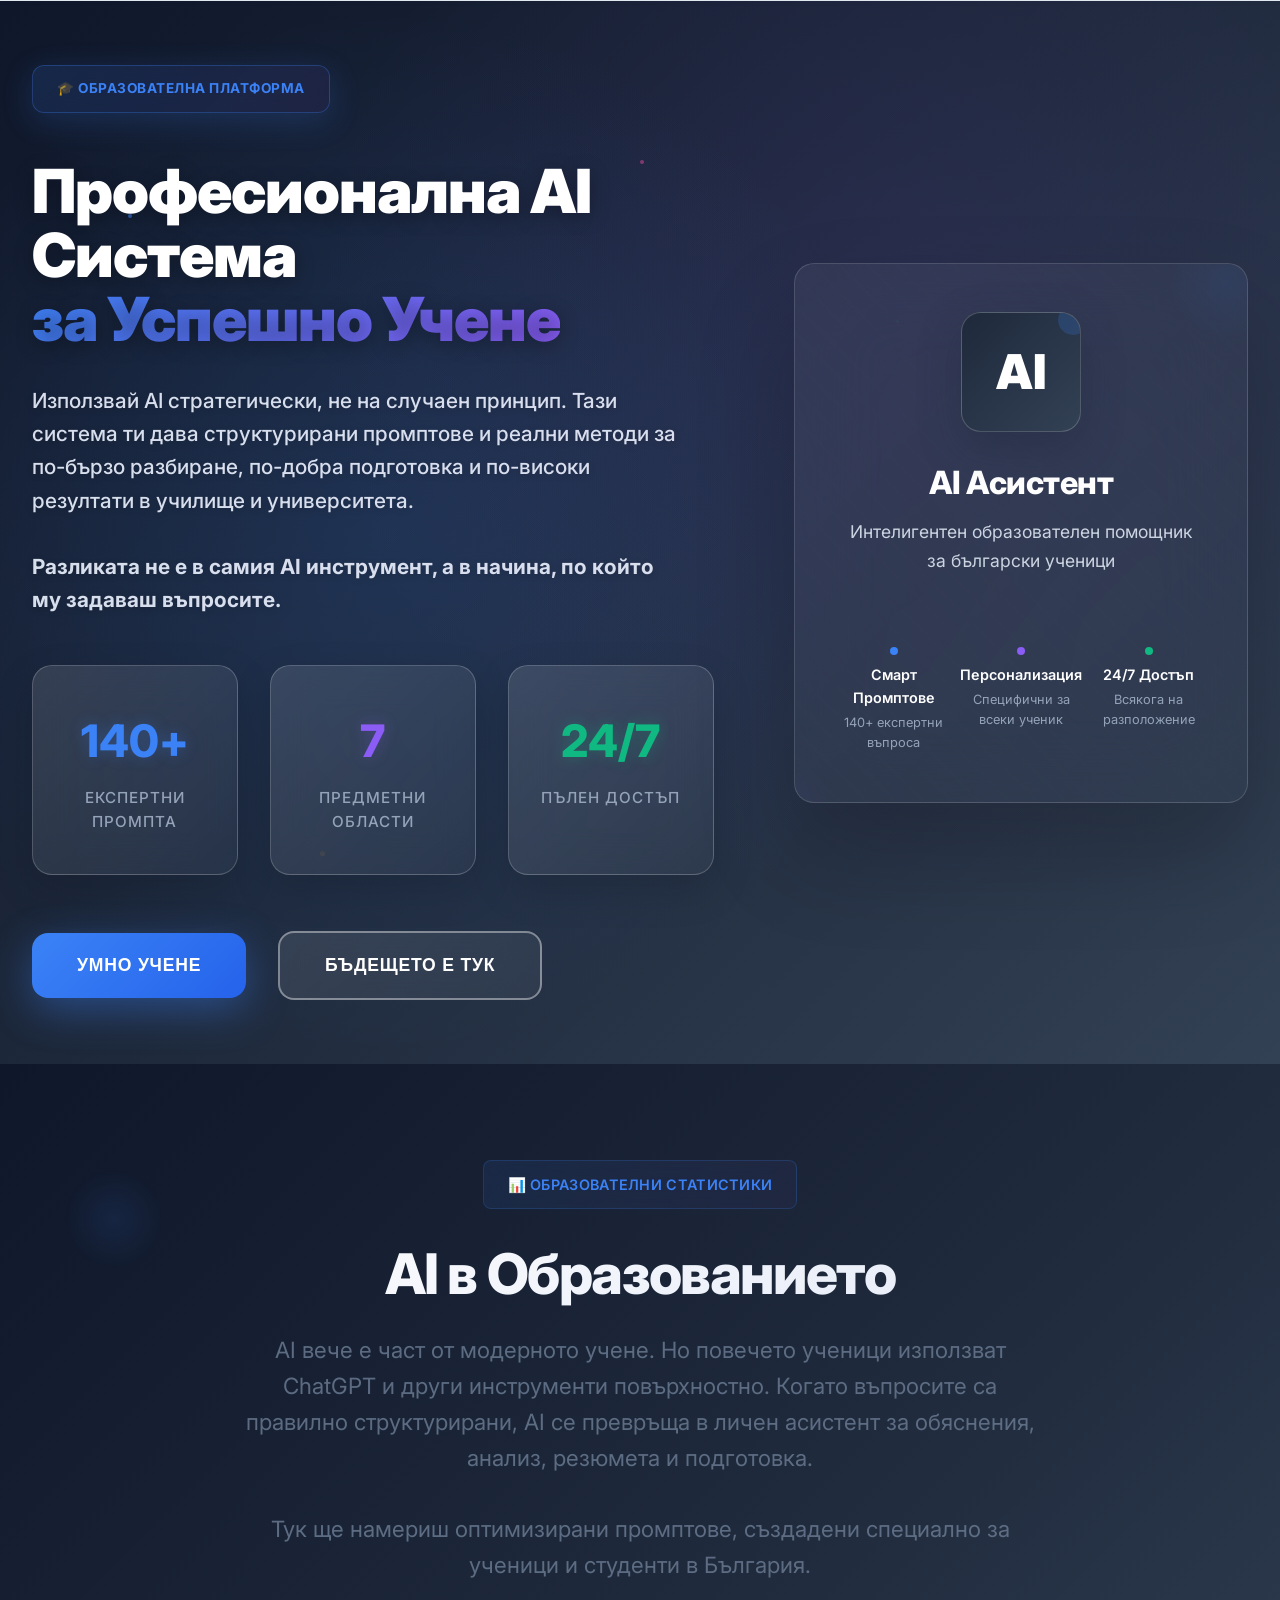
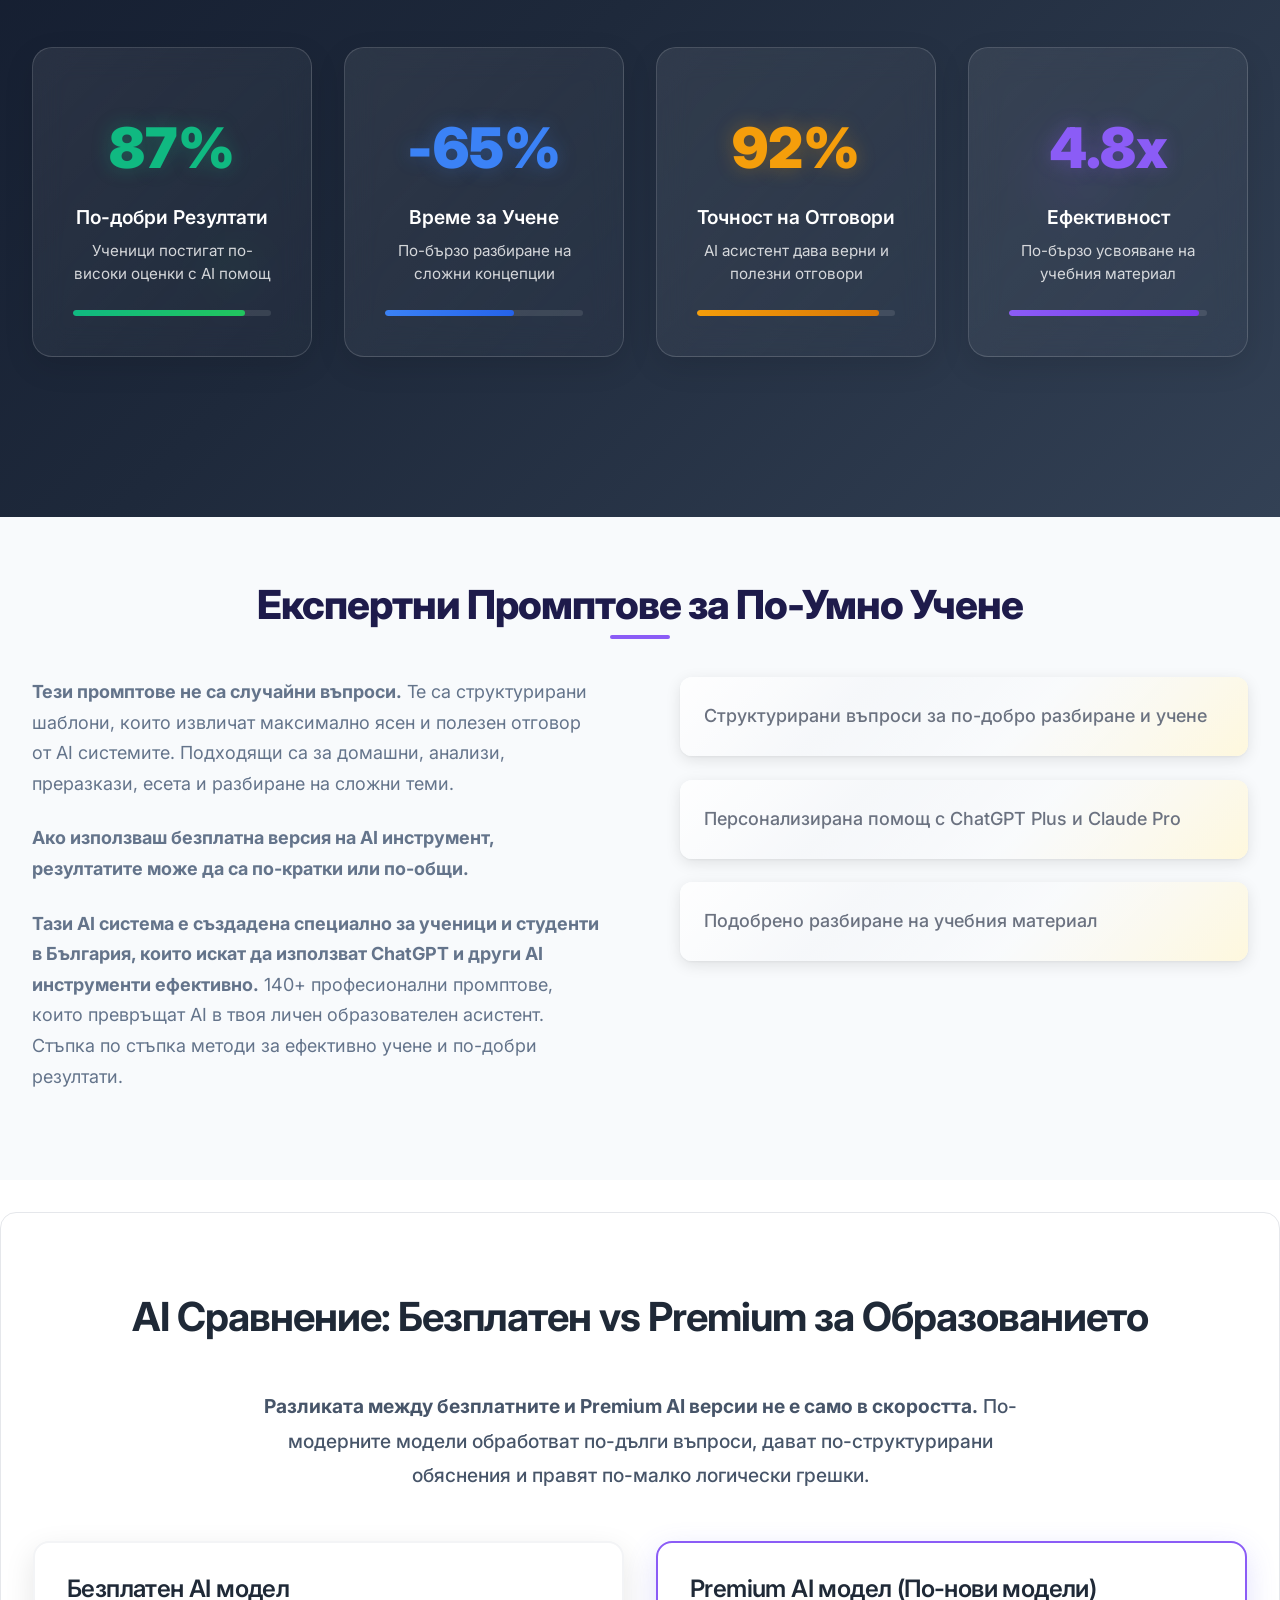
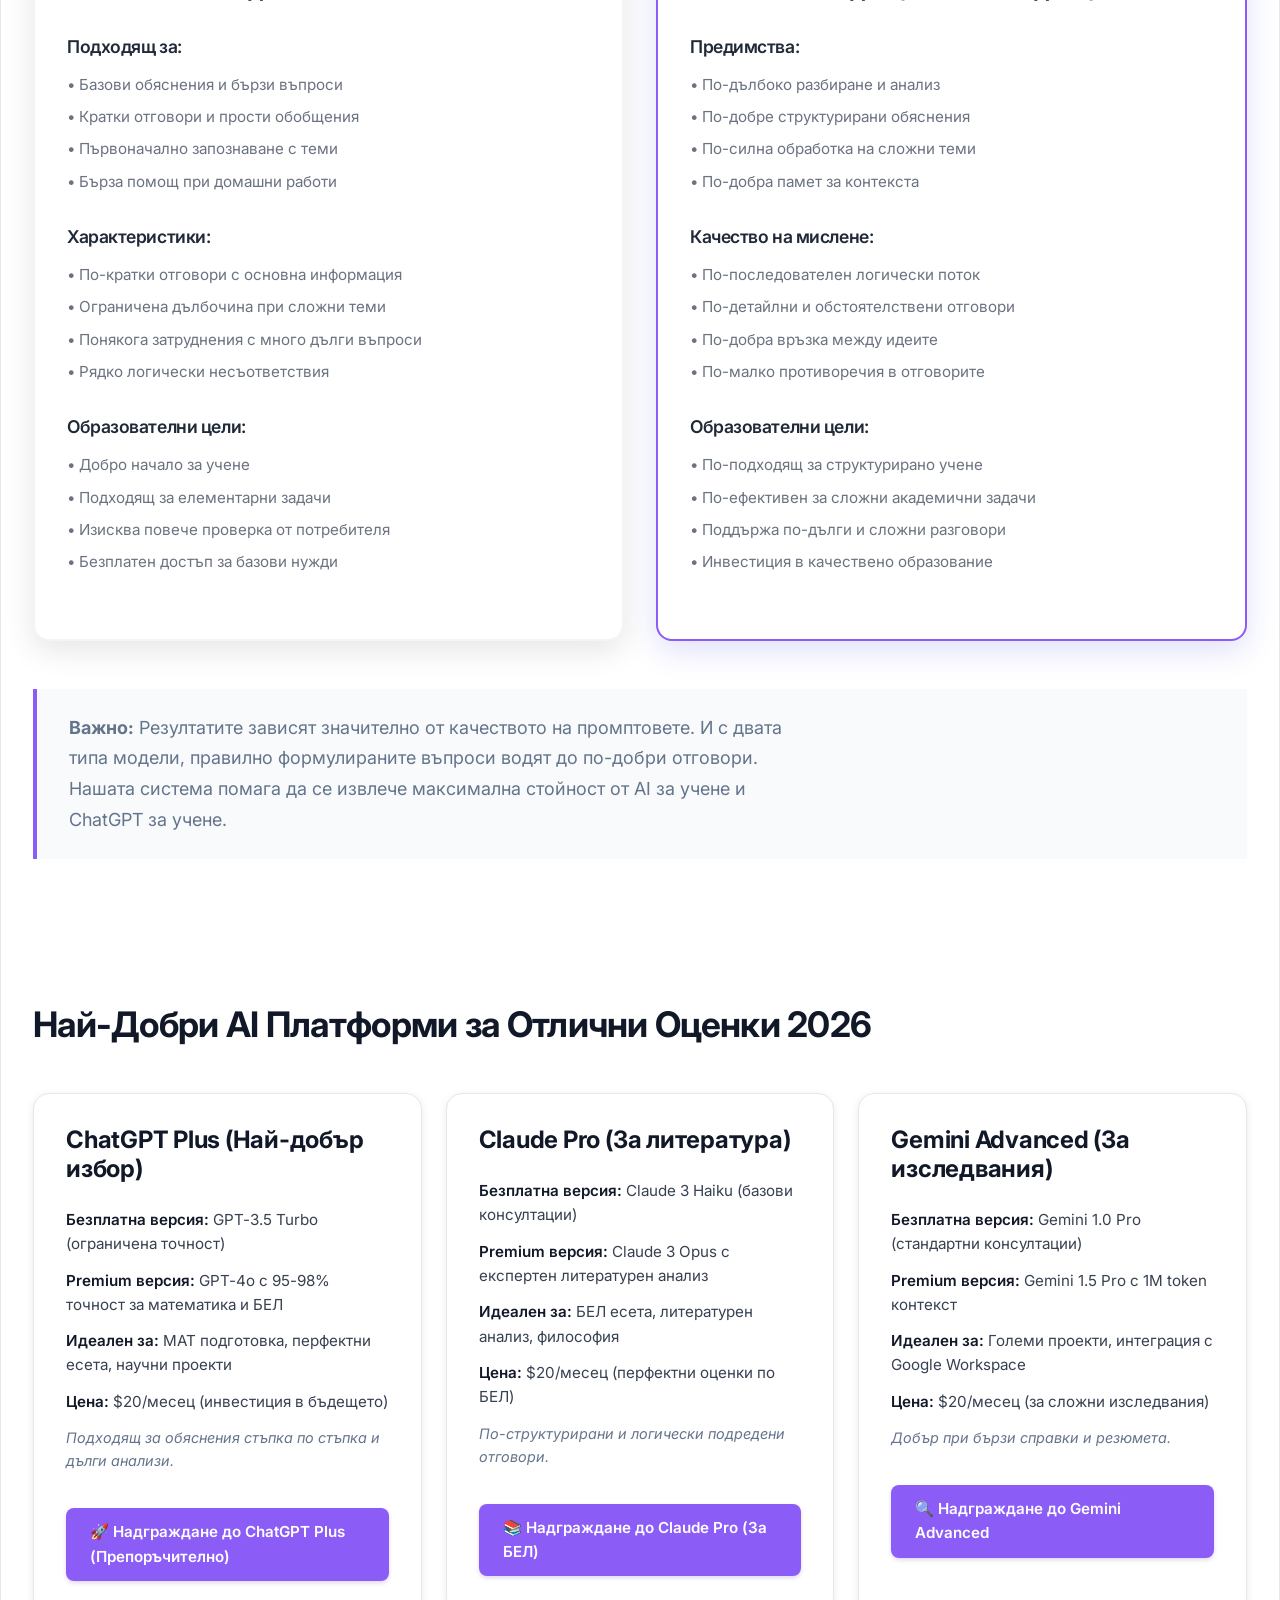
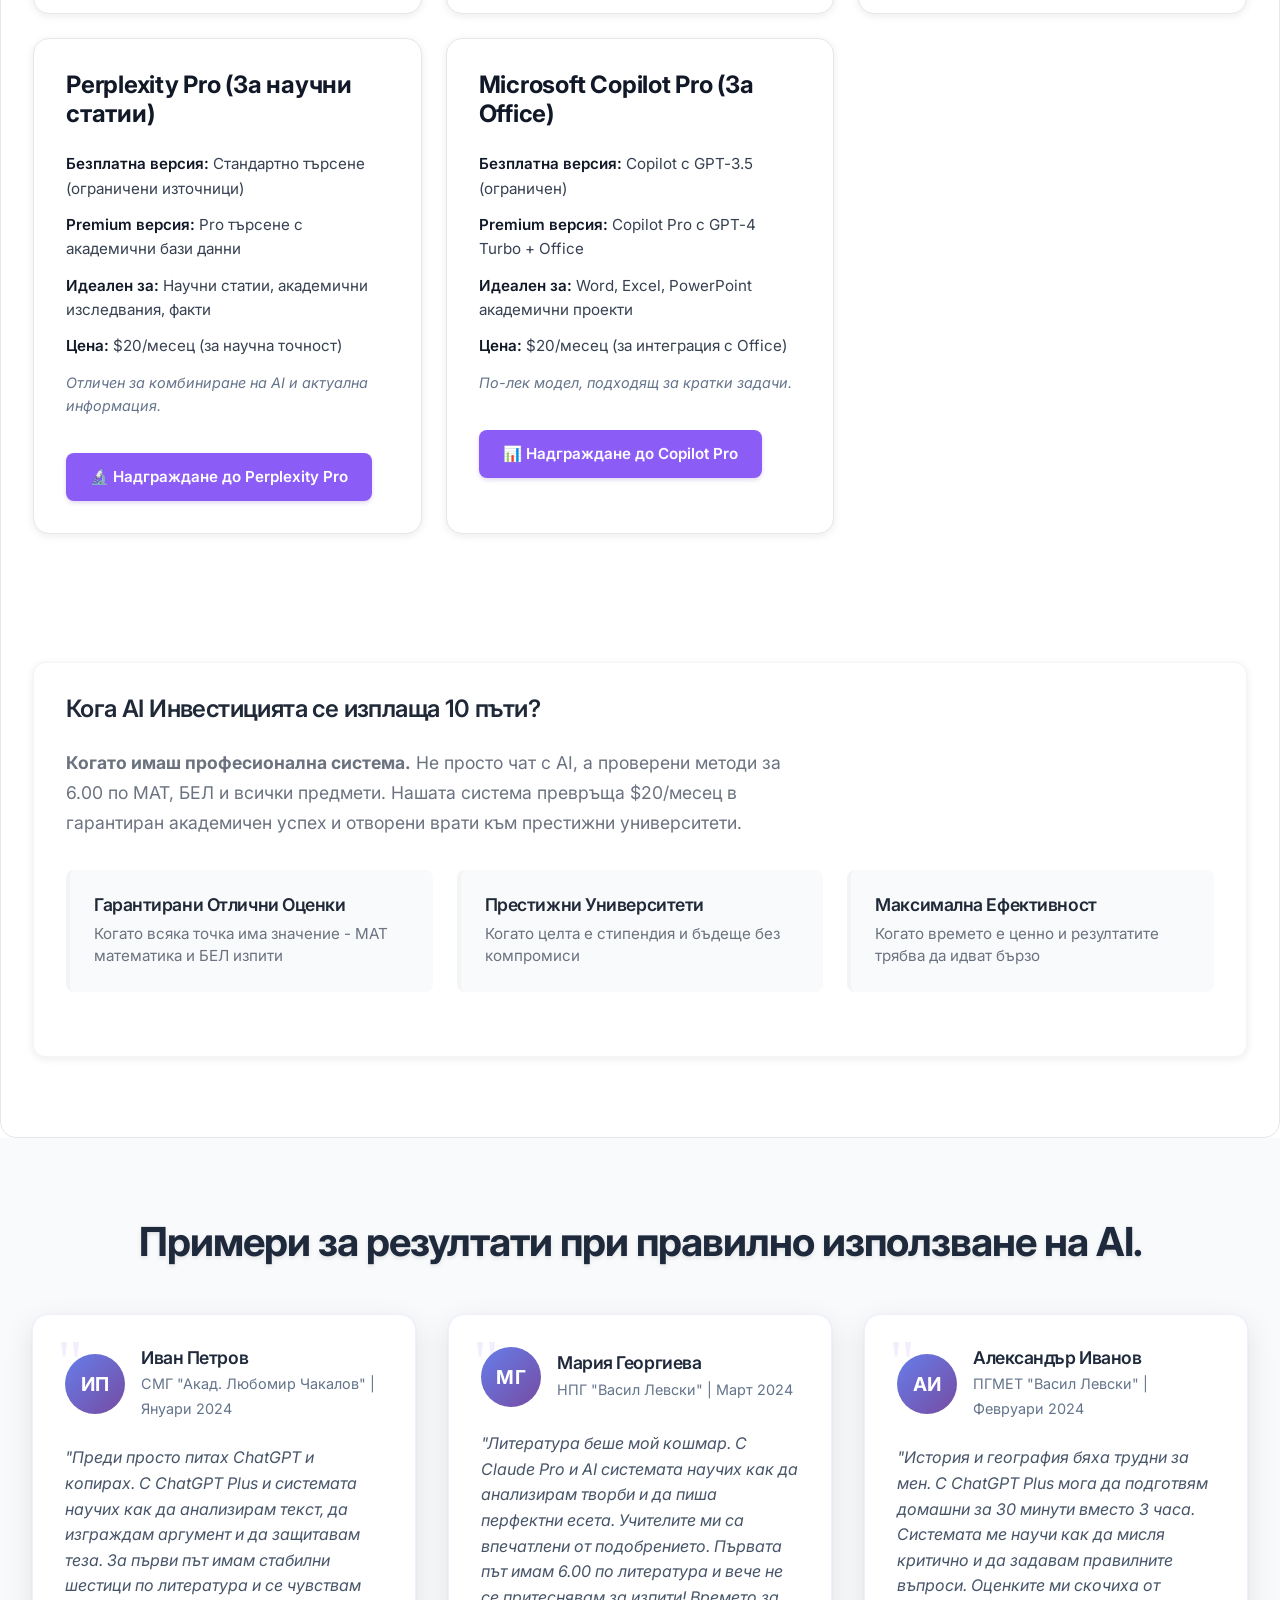
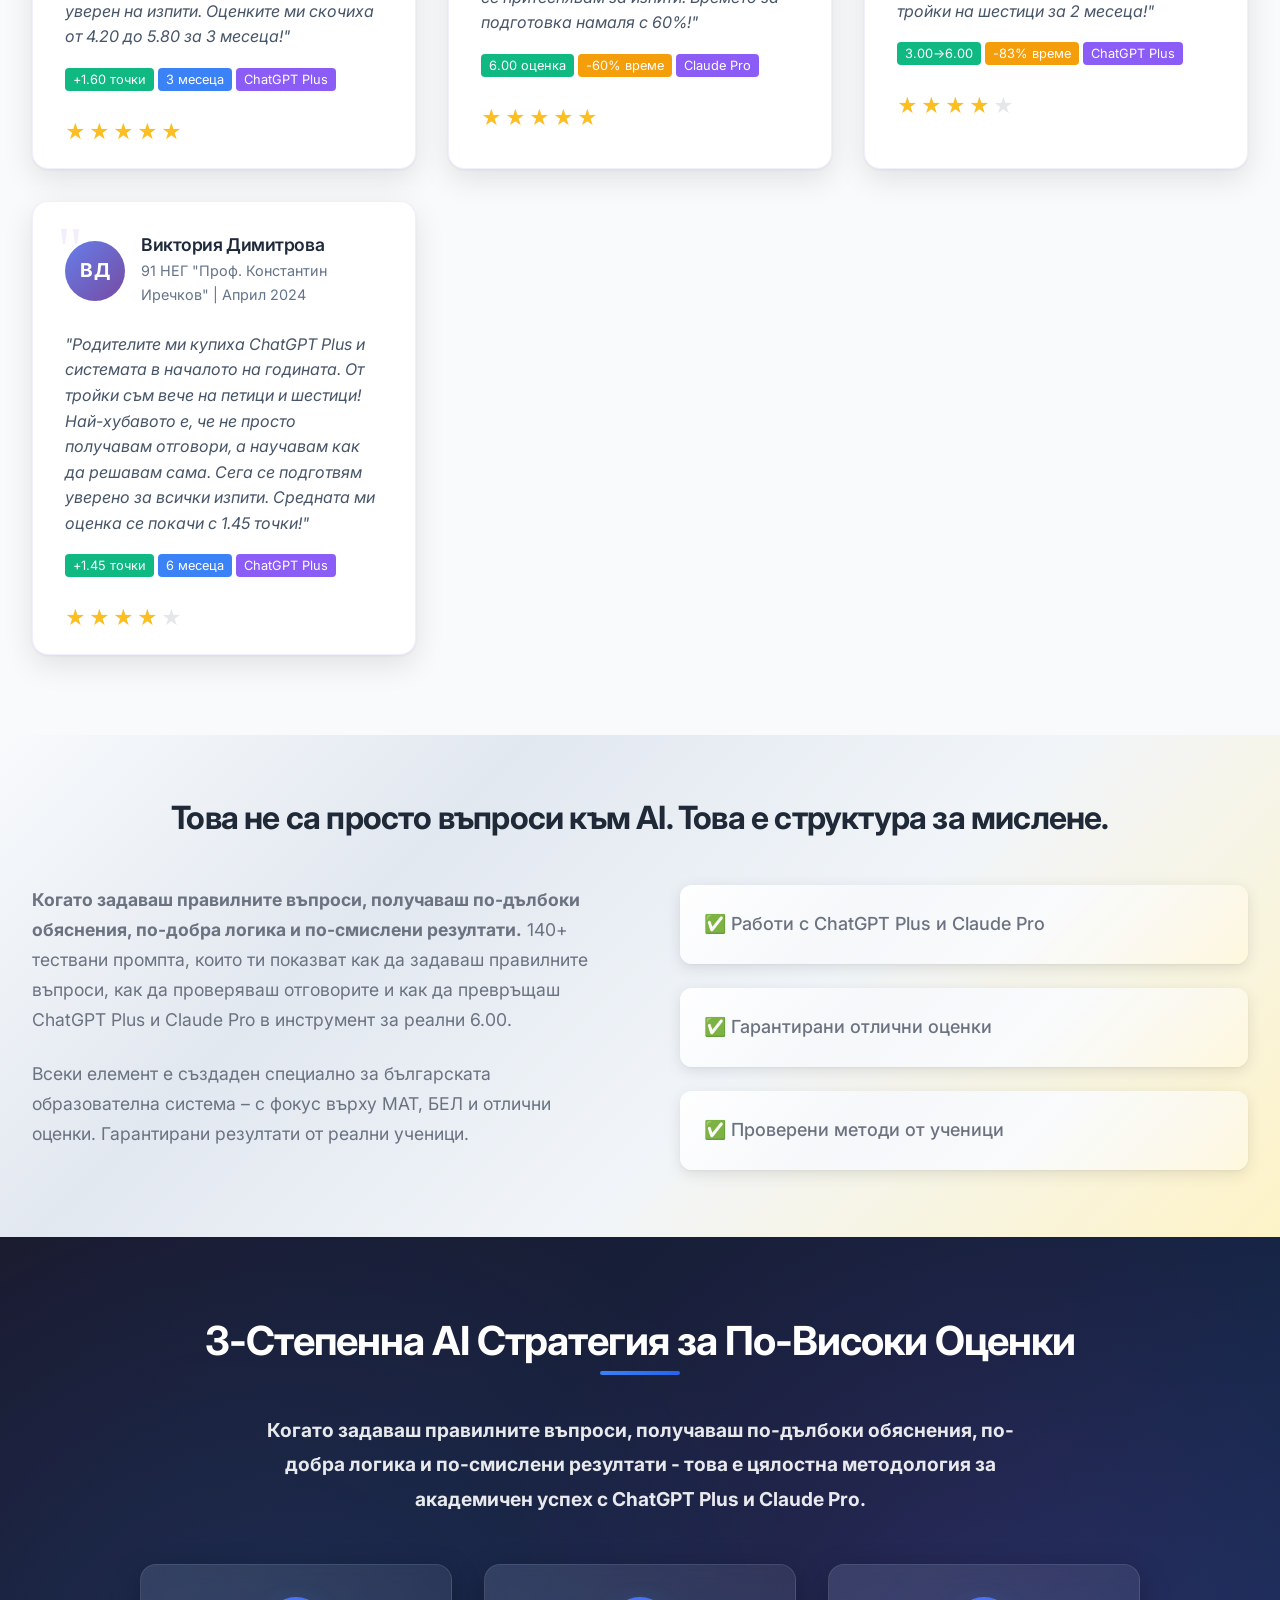
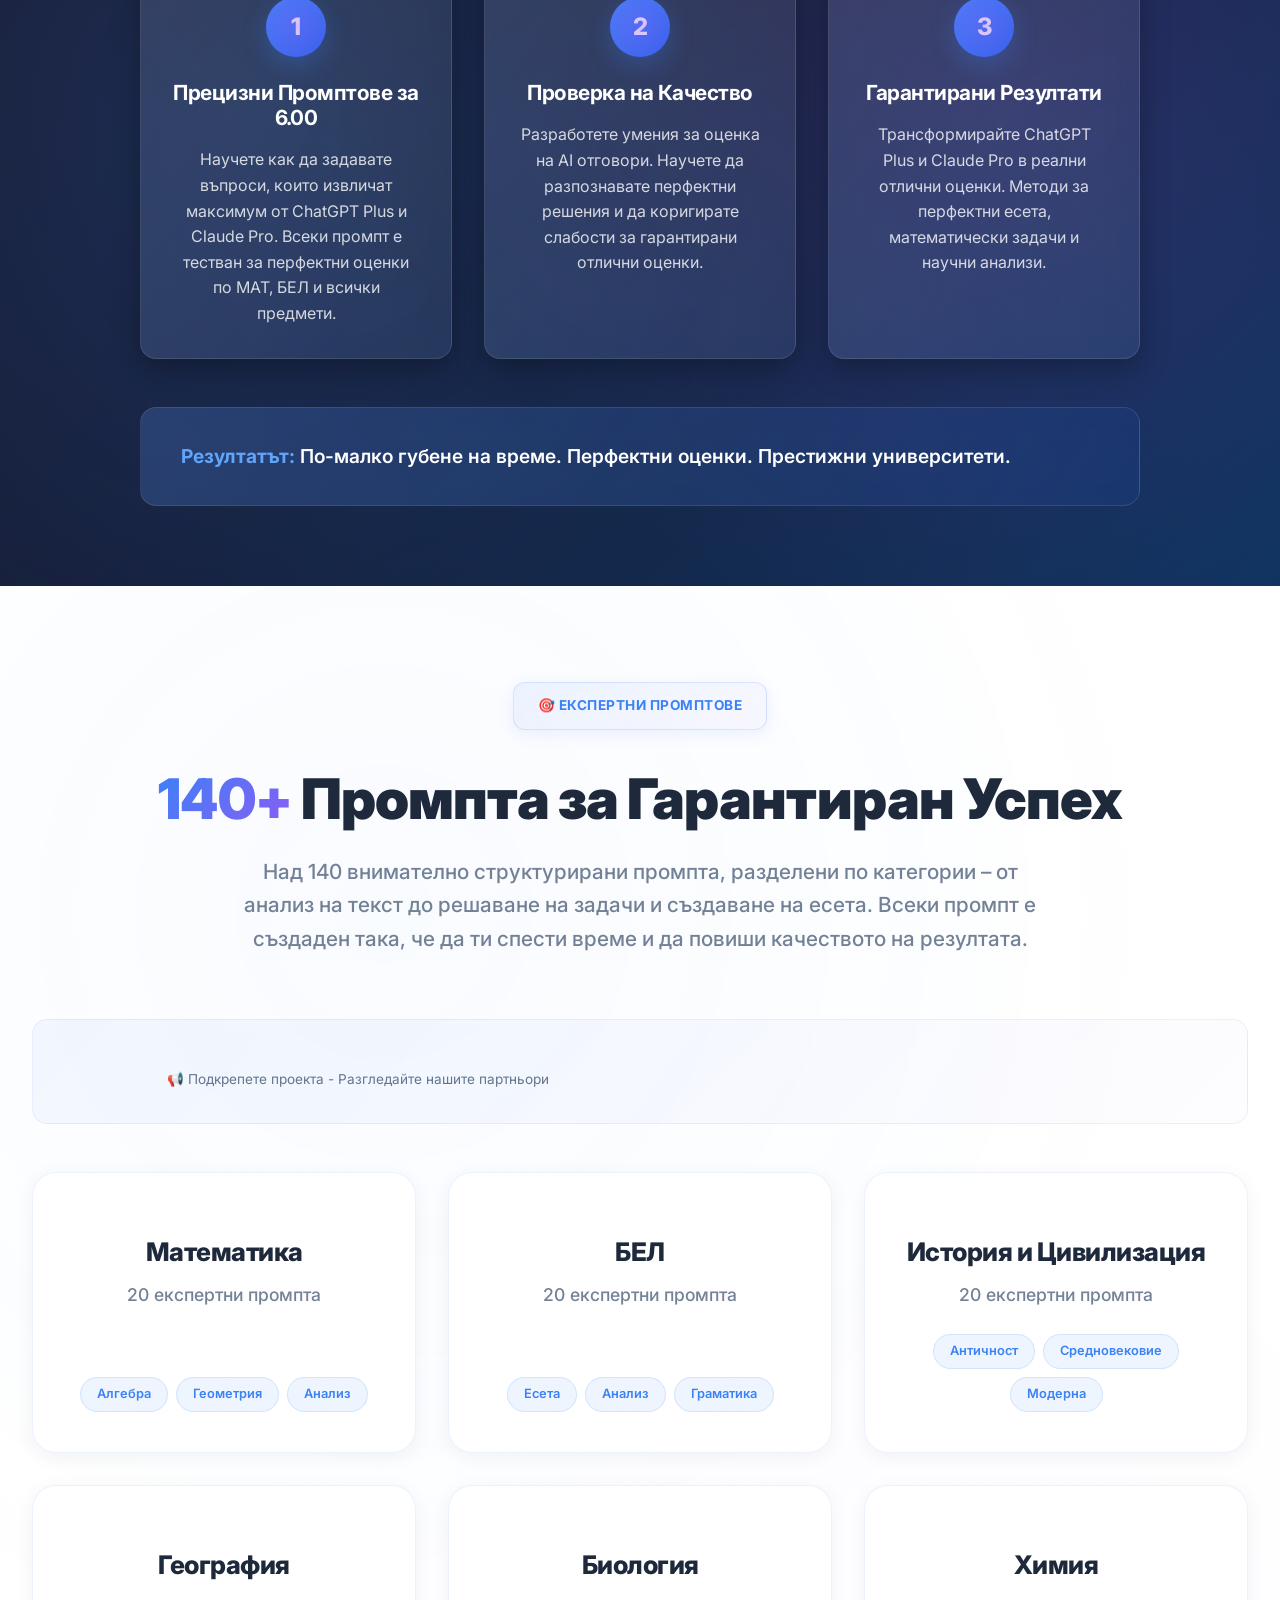
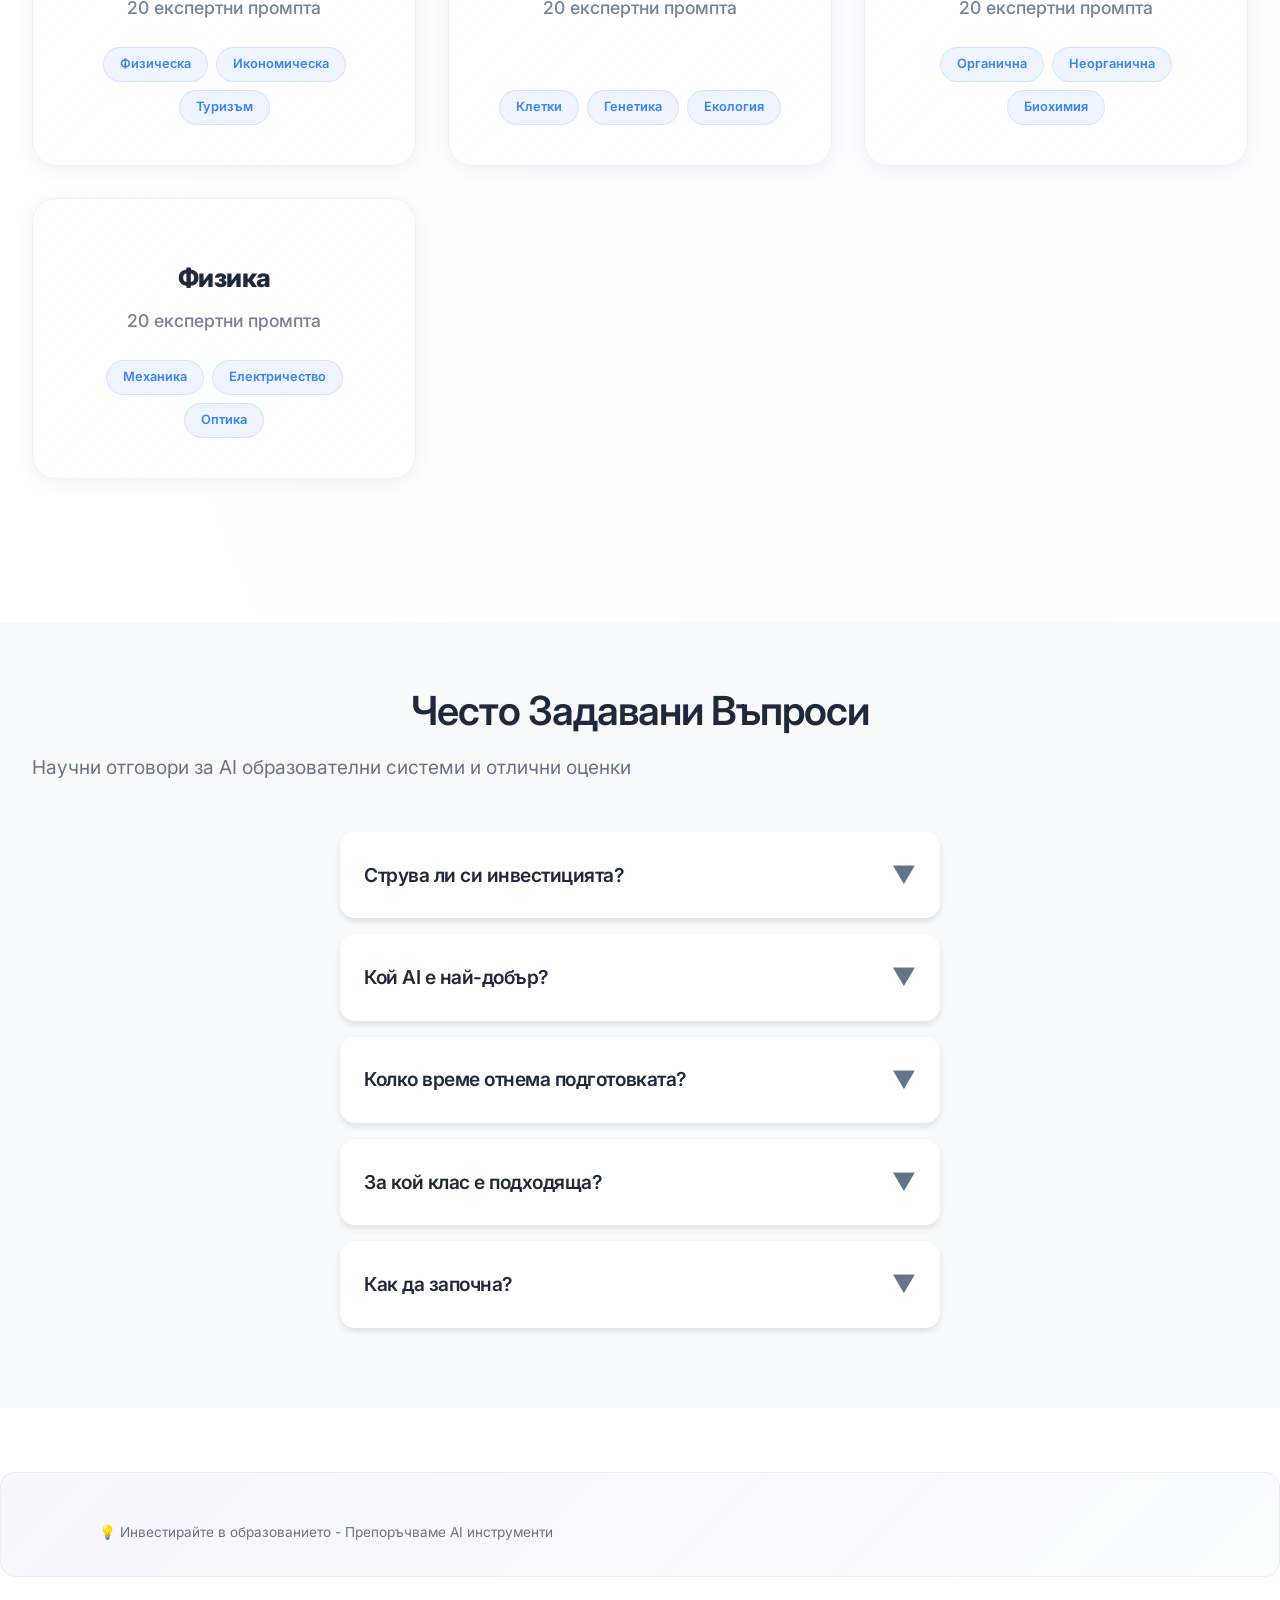
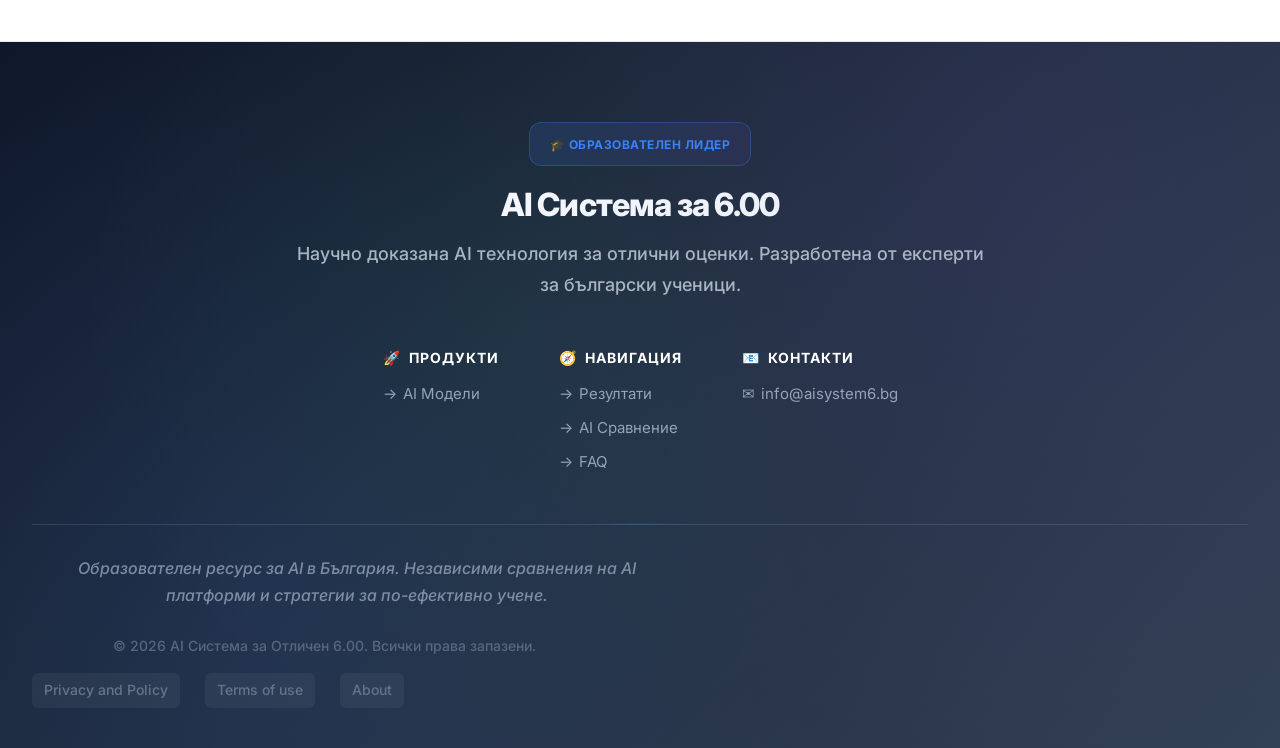
==== commit 2b83ad0e: "Add AdSense, affiliate links, and SEO optimization" ====
--- a/index.html
+++ b/index.html
@@ -18,6 +18,19 @@
     <meta name="rating" content="general">
     <meta name="revisit-after" content="7 days">
     <link rel="canonical" href="https://ai-za-uchenici.bg">
+    
+    <!-- Google AdSense -->
+    <script async src="https://pagead2.googlesyndication.com/pagead/js/adsbygoogle.js?client=ca-pub-XXXXX"
+            crossorigin="anonymous"></script>
+    
+    <!-- Google Analytics -->
+    <script async src="https://www.googletagmanager.com/gtag/js?id=GA_MEASUREMENT_ID"></script>
+    <script>
+        window.dataLayer = window.dataLayer || [];
+        function gtag(){dataLayer.push(arguments);}
+        gtag('js', new Date());
+        gtag('config', 'GA_MEASUREMENT_ID');
+    </script>
     <meta property="og:title" content="AI за Ученици - Експертни Промптове за По-Умно Учене">
     <meta property="og:description" content="Научете как да използвате AI правилно в образованието. Структурирани промптове за български ученици и по-добри учебни резултати.">
     <meta property="og:image" content="https://ai-za-uchenici.bg/og-image.jpg">
@@ -28,6 +41,32 @@
     <meta name="twitter:description" content="Професионална платформа за AI в образованието. Научете как да формулирате правилните въпроси към AI.">
     <meta name="twitter:image" content="https://ai-za-uchenici.bg/og-image.jpg">
     <meta name="twitter:site" content="@AISystem6">
+    
+    <!-- Структурирани данни за SEO -->
+    <script type="application/ld+json">
+    {
+        "@context": "https://schema.org",
+        "@type": "EducationalOrganization",
+        "name": "AI за Ученици",
+        "url": "https://ai-za-uchenici.bg",
+        "logo": "https://ai-za-uchenici.bg/logo.png",
+        "description": "Професионална AI образователна платформа за български ученици с 140+ експертни промпта",
+        "address": {
+            "@type": "PostalAddress",
+            "addressCountry": "Bulgaria"
+        },
+        "sameAs": [
+            "https://github.com/G-Georgiev14/AI_Study_Helper"
+        ],
+        "offers": {
+            "@type": "Offer",
+            "category": "Educational Services",
+            "priceCurrency": "USD",
+            "price": "0",
+            "description": "Безплатен достъп до AI промпти за учене"
+        }
+    }
+    </script>
     <meta name="twitter:creator" content="@AISystem6">
     <link rel="preconnect" href="https://fonts.googleapis.com">
     <link rel="preconnect" href="https://fonts.gstatic.com" crossorigin>
@@ -585,7 +624,7 @@
                             <p><strong>Идеален за:</strong> МАТ подготовка, перфектни есета, научни проекти</p>
                             <p><strong>Цена:</strong> $20/месец (инвестиция в бъдещето)</p>
                             <p style="font-size: 0.9rem; color: #64748b; font-style: italic;">Подходящ за обяснения стъпка по стъпка и дълги анализи.</p>
-                            <a href="https://chat.openai.com/" target="_blank" class="platform-link">Надграждане до ChatGPT Plus</a>
+                            <a href="https://chat.openai.com/?ref=ai-study-helper" target="_blank" rel="sponsored" class="platform-link">🚀 Надграждане до ChatGPT Plus (Препоръчително)</a>
                         </div>
                     </div>
                     
@@ -599,7 +638,7 @@
                             <p><strong>Идеален за:</strong> БЕЛ есета, литературен анализ, философия</p>
                             <p><strong>Цена:</strong> $20/месец (перфектни оценки по БЕЛ)</p>
                             <p style="font-size: 0.9rem; color: #64748b; font-style: italic;">По-структурирани и логически подредени отговори.</p>
-                            <a href="https://claude.ai/" target="_blank" class="platform-link">Надграждане до Claude Pro</a>
+                            <a href="https://claude.ai/?ref=ai-study-helper" target="_blank" rel="sponsored" class="platform-link">📚 Надграждане до Claude Pro (За БЕЛ)</a>
                         </div>
                     </div>
                     
@@ -613,7 +652,7 @@
                             <p><strong>Идеален за:</strong> Големи проекти, интеграция с Google Workspace</p>
                             <p><strong>Цена:</strong> $20/месец (за сложни изследвания)</p>
                             <p style="font-size: 0.9rem; color: #64748b; font-style: italic;">Добър при бързи справки и резюмета.</p>
-                            <a href="https://gemini.google.com/" target="_blank" class="platform-link">Надграждане до Advanced</a>
+                            <a href="https://gemini.google.com/?ref=ai-study-helper" target="_blank" rel="sponsored" class="platform-link">🔍 Надграждане до Gemini Advanced</a>
                         </div>
                     </div>
                     
@@ -627,7 +666,7 @@
                             <p><strong>Идеален за:</strong> Научни статии, академични изследвания, факти</p>
                             <p><strong>Цена:</strong> $20/месец (за научна точност)</p>
                             <p style="font-size: 0.9rem; color: #64748b; font-style: italic;">Отличен за комбиниране на AI и актуална информация.</p>
-                            <a href="https://www.perplexity.ai/" target="_blank" class="platform-link">Надграждане до Pro</a>
+                            <a href="https://www.perplexity.ai/?ref=ai-study-helper" target="_blank" rel="sponsored" class="platform-link">🔬 Надграждане до Perplexity Pro</a>
                         </div>
                     </div>
                     
@@ -641,7 +680,7 @@
                             <p><strong>Идеален за:</strong> Word, Excel, PowerPoint академични проекти</p>
                             <p><strong>Цена:</strong> $20/месец (за интеграция с Office)</p>
                             <p style="font-size: 0.9rem; color: #64748b; font-style: italic;">По-лек модел, подходящ за кратки задачи.</p>
-                            <a href="https://copilot.microsoft.com/" target="_blank" class="platform-link">Надграждане до Pro</a>
+                            <a href="https://copilot.microsoft.com/?ref=ai-study-helper" target="_blank" rel="sponsored" class="platform-link">📊 Надграждане до Copilot Pro</a>
                         </div>
                     </div>
                 </div>
@@ -883,6 +922,21 @@
             </div>
             
             <!-- Stats Bar -->
+            
+            <!-- AdSense Banner Top -->
+            <div style="text-align: center; margin: 3rem 0; padding: 2rem; background: linear-gradient(135deg, rgba(59, 130, 246, 0.05), rgba(139, 92, 246, 0.02)); border-radius: 15px; border: 1px solid rgba(59, 130, 246, 0.1);">
+                <ins class="adsbygoogle"
+                     style="display:block"
+                     data-ad-client="ca-pub-XXXXX"
+                     data-ad-slot="1234567890"
+                     data-ad-format="auto"
+                     data-full-width-responsive="true"></ins>
+                <script>
+                     (adsbygoogle = window.adsbygoogle || []).push({});
+                </script>
+                <p style="margin-top: 1rem; color: #64748b; font-size: 0.85rem;">📢 Подкрепете проекта - Разгледайте нашите партньори</p>
+            </div>
+            
             <!-- Subject Grid -->
             <div class="subject-grid">
                 <div class="subject-card" onclick="openPromptModal('math')">
@@ -1189,6 +1243,20 @@
             </div>
         </div>
     </section>
+    
+    <!-- AdSense Bottom Banner -->
+    <div style="text-align: center; margin: 4rem 0; padding: 2rem; background: linear-gradient(135deg, rgba(139, 92, 246, 0.05), rgba(59, 130, 246, 0.02)); border-radius: 15px; border: 1px solid rgba(139, 92, 246, 0.1);">
+        <ins class="adsbygoogle"
+             style="display:block"
+             data-ad-client="ca-pub-XXXXX"
+             data-ad-slot="0987654321"
+             data-ad-format="auto"
+             data-full-width-responsive="true"></ins>
+        <script>
+             (adsbygoogle = window.adsbygoogle || []).push({});
+        </script>
+        <p style="margin-top: 1rem; color: #64748b; font-size: 0.85rem;">💡 Инвестирайте в образованието - Препоръчваме AI инструменти</p>
+    </div>
     
     <!-- Footer -->
     <footer class="footer" style="background: linear-gradient(135deg, #0f172a 0%, #1e293b 40%, #334155 100%); color: #ffffff; padding: 80px 0 40px 0; position: relative; overflow: hidden;">
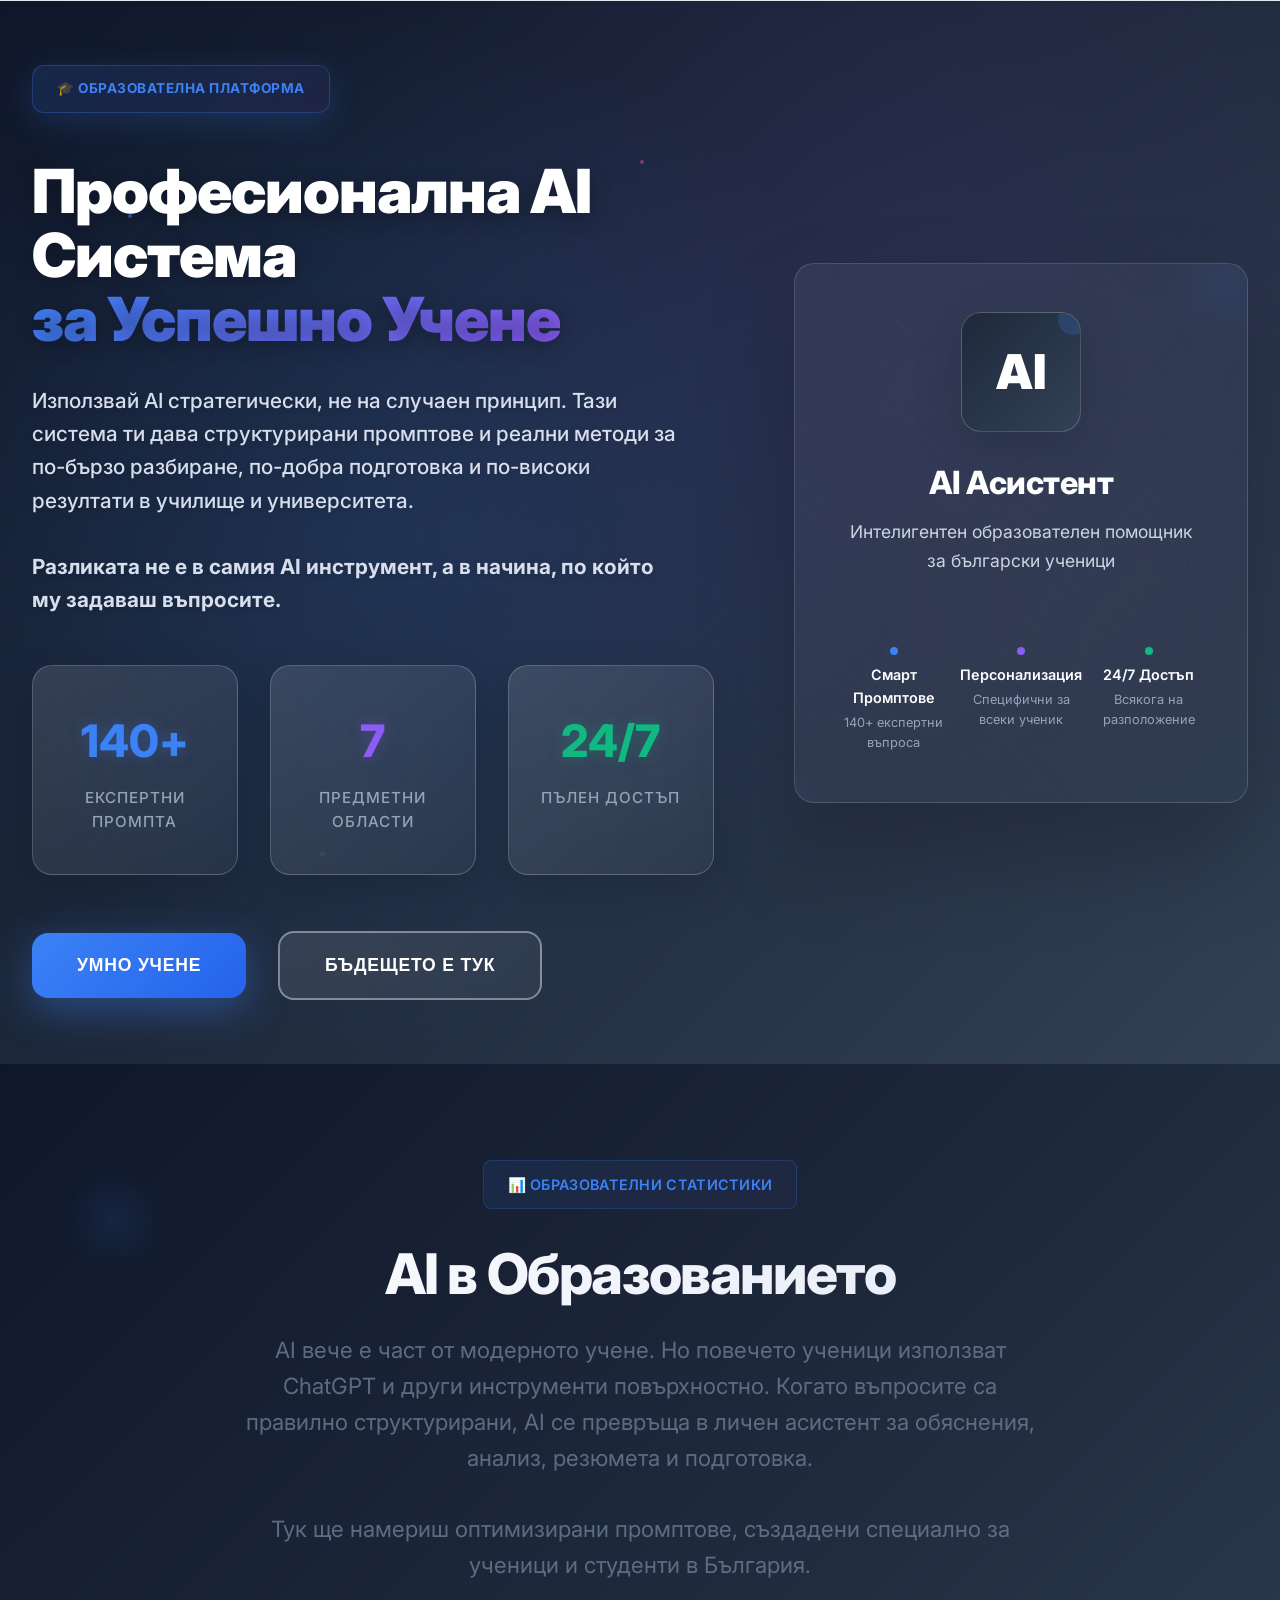
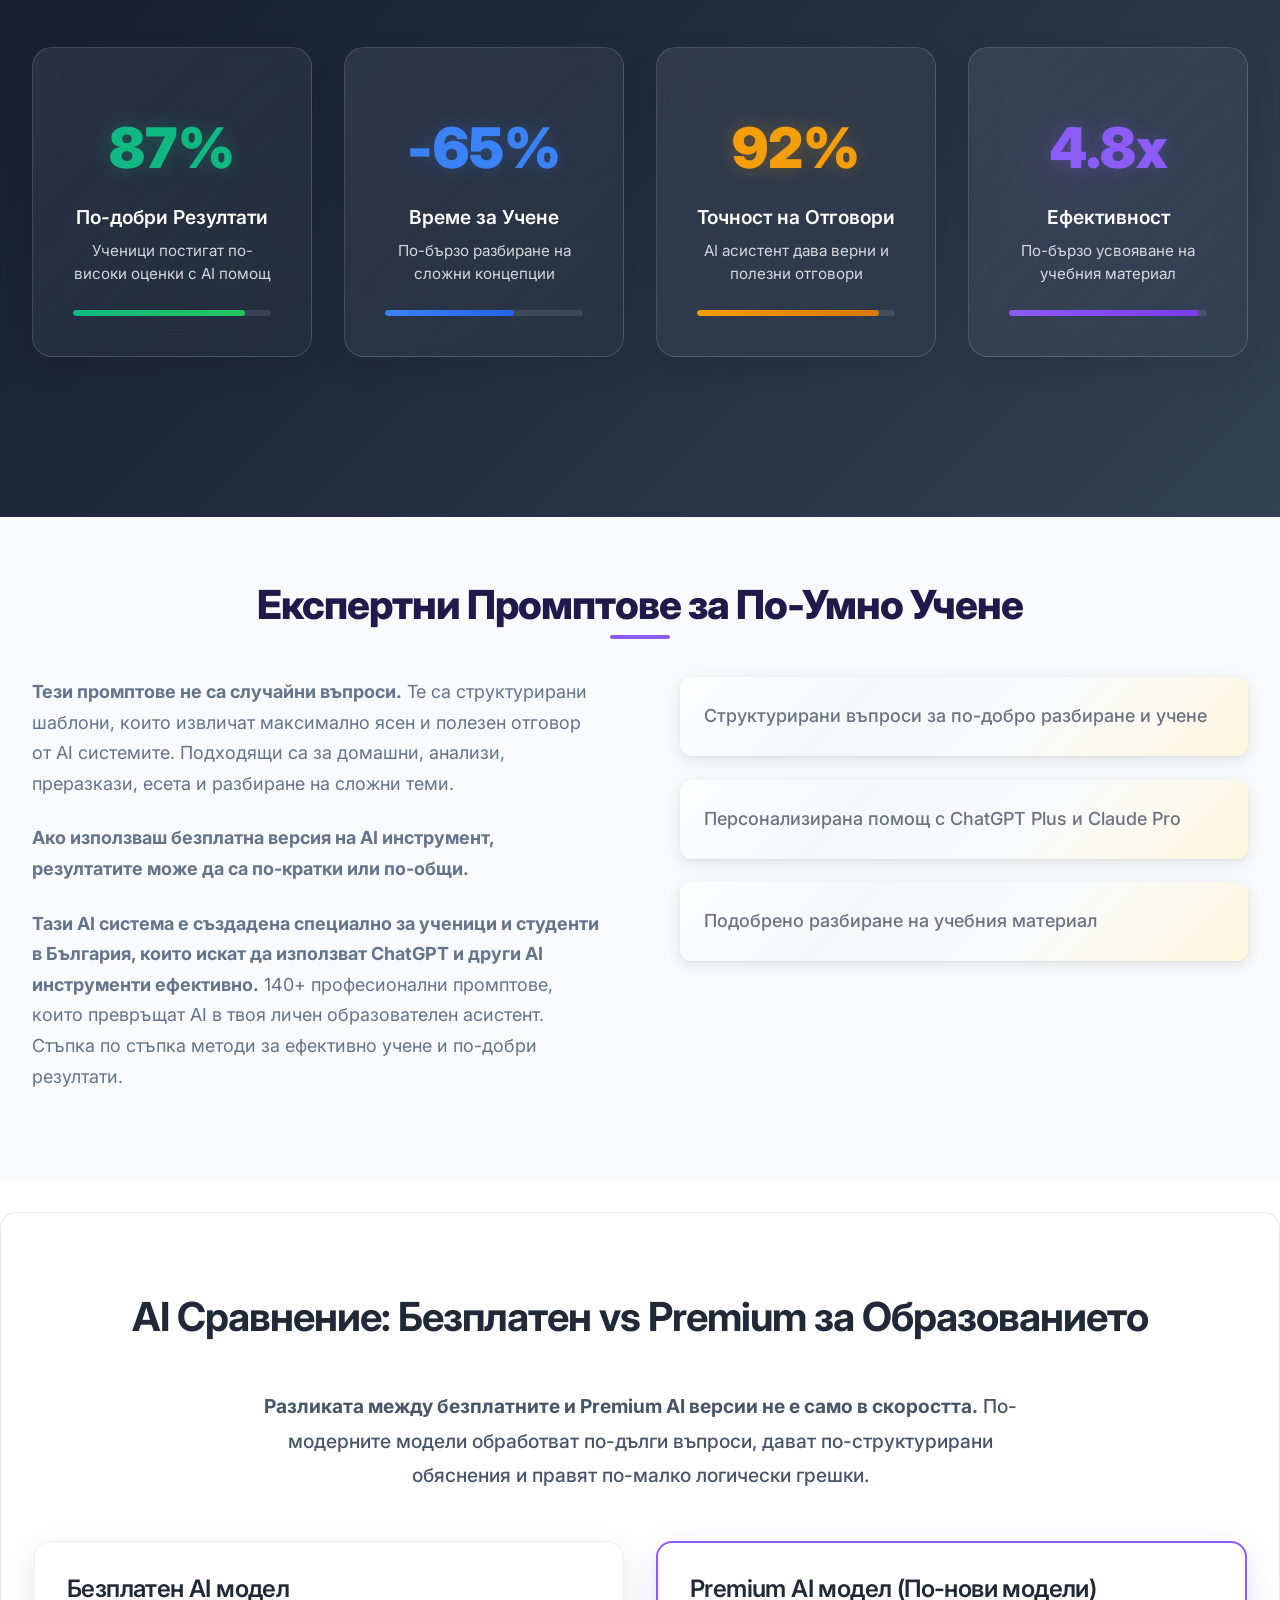
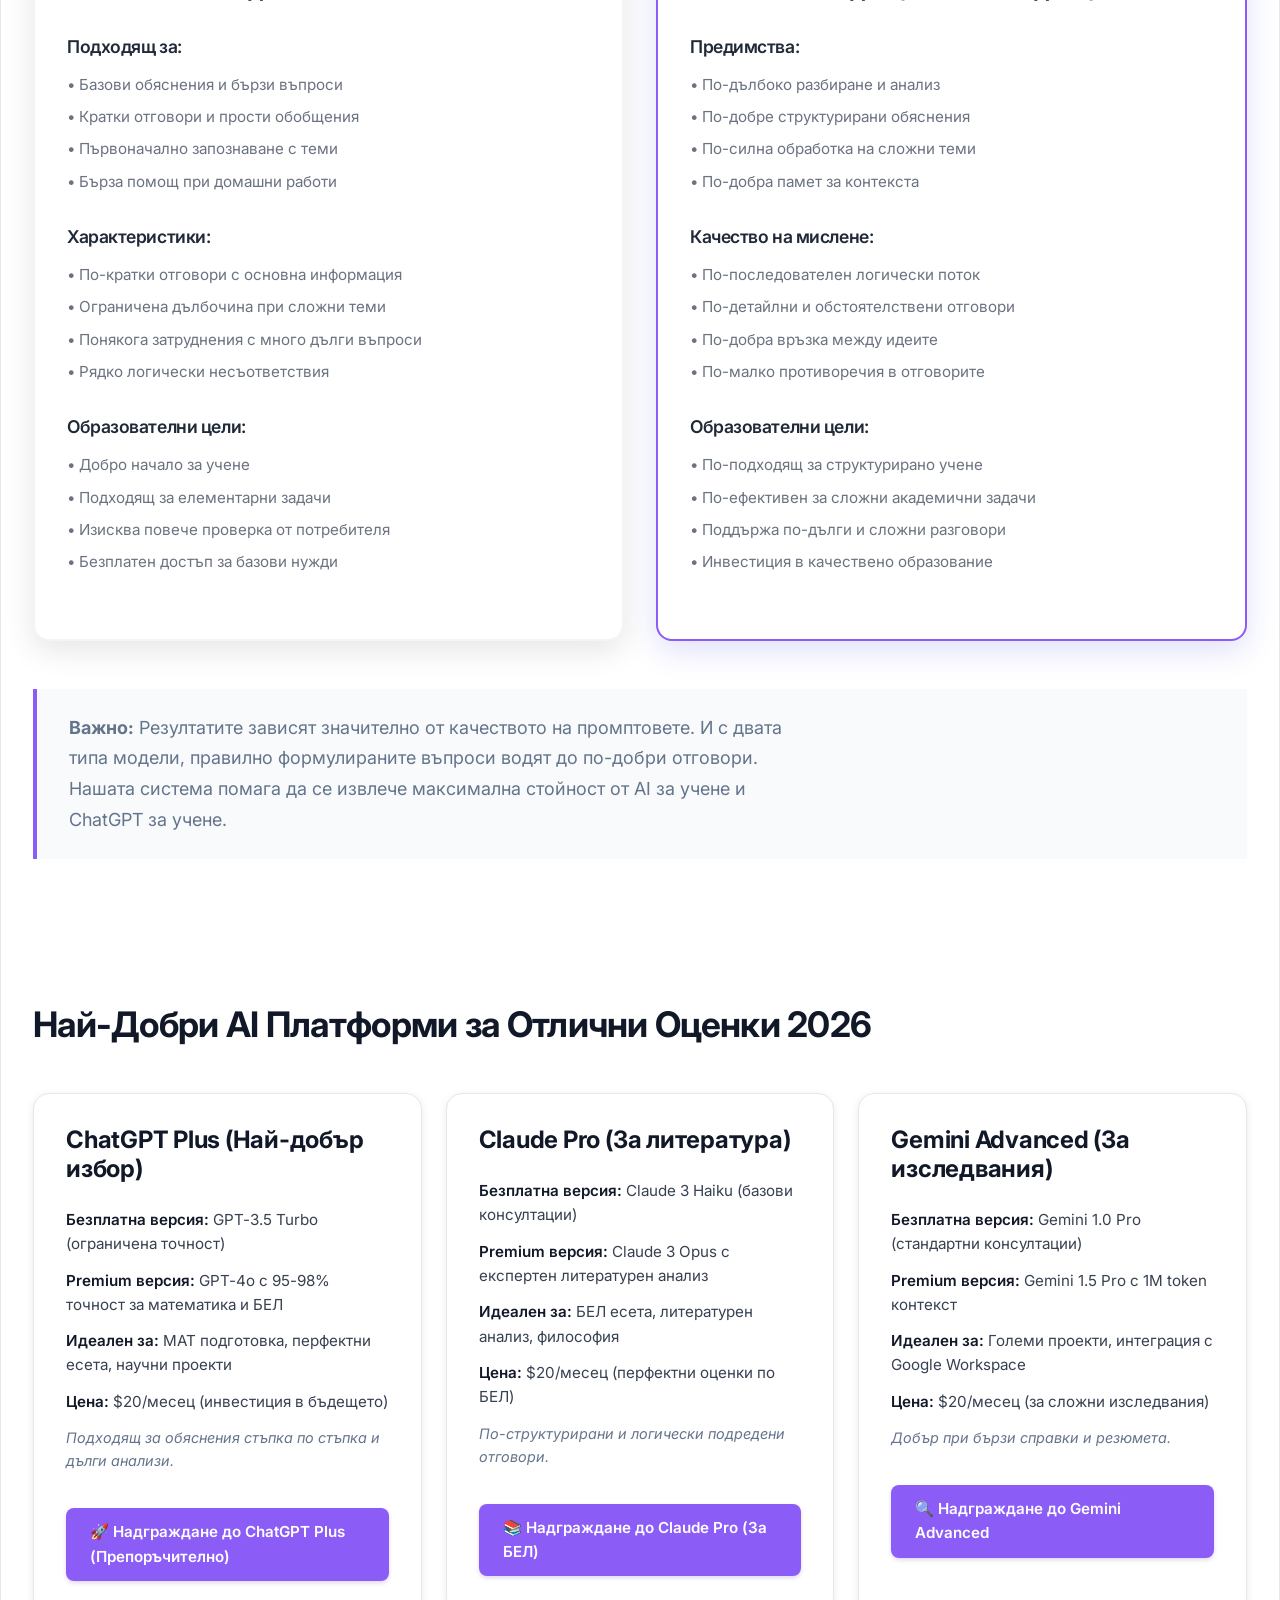
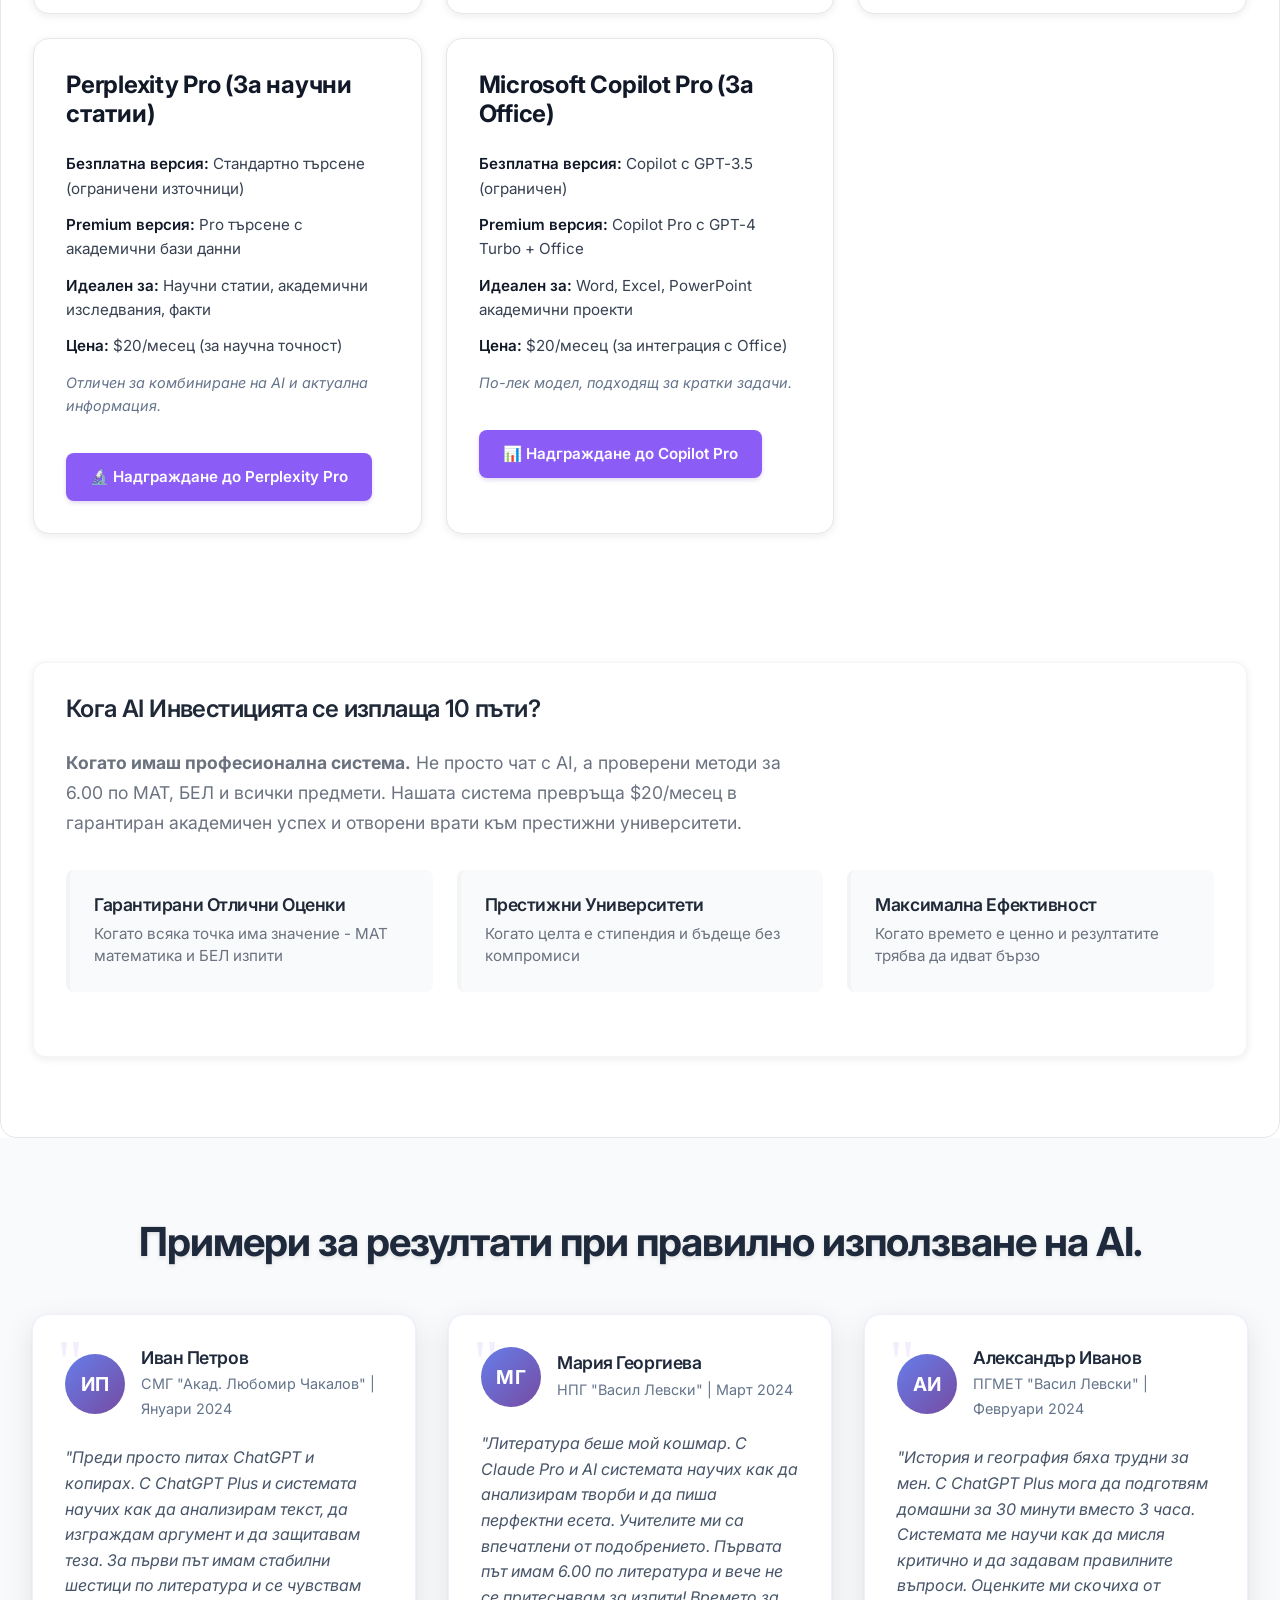
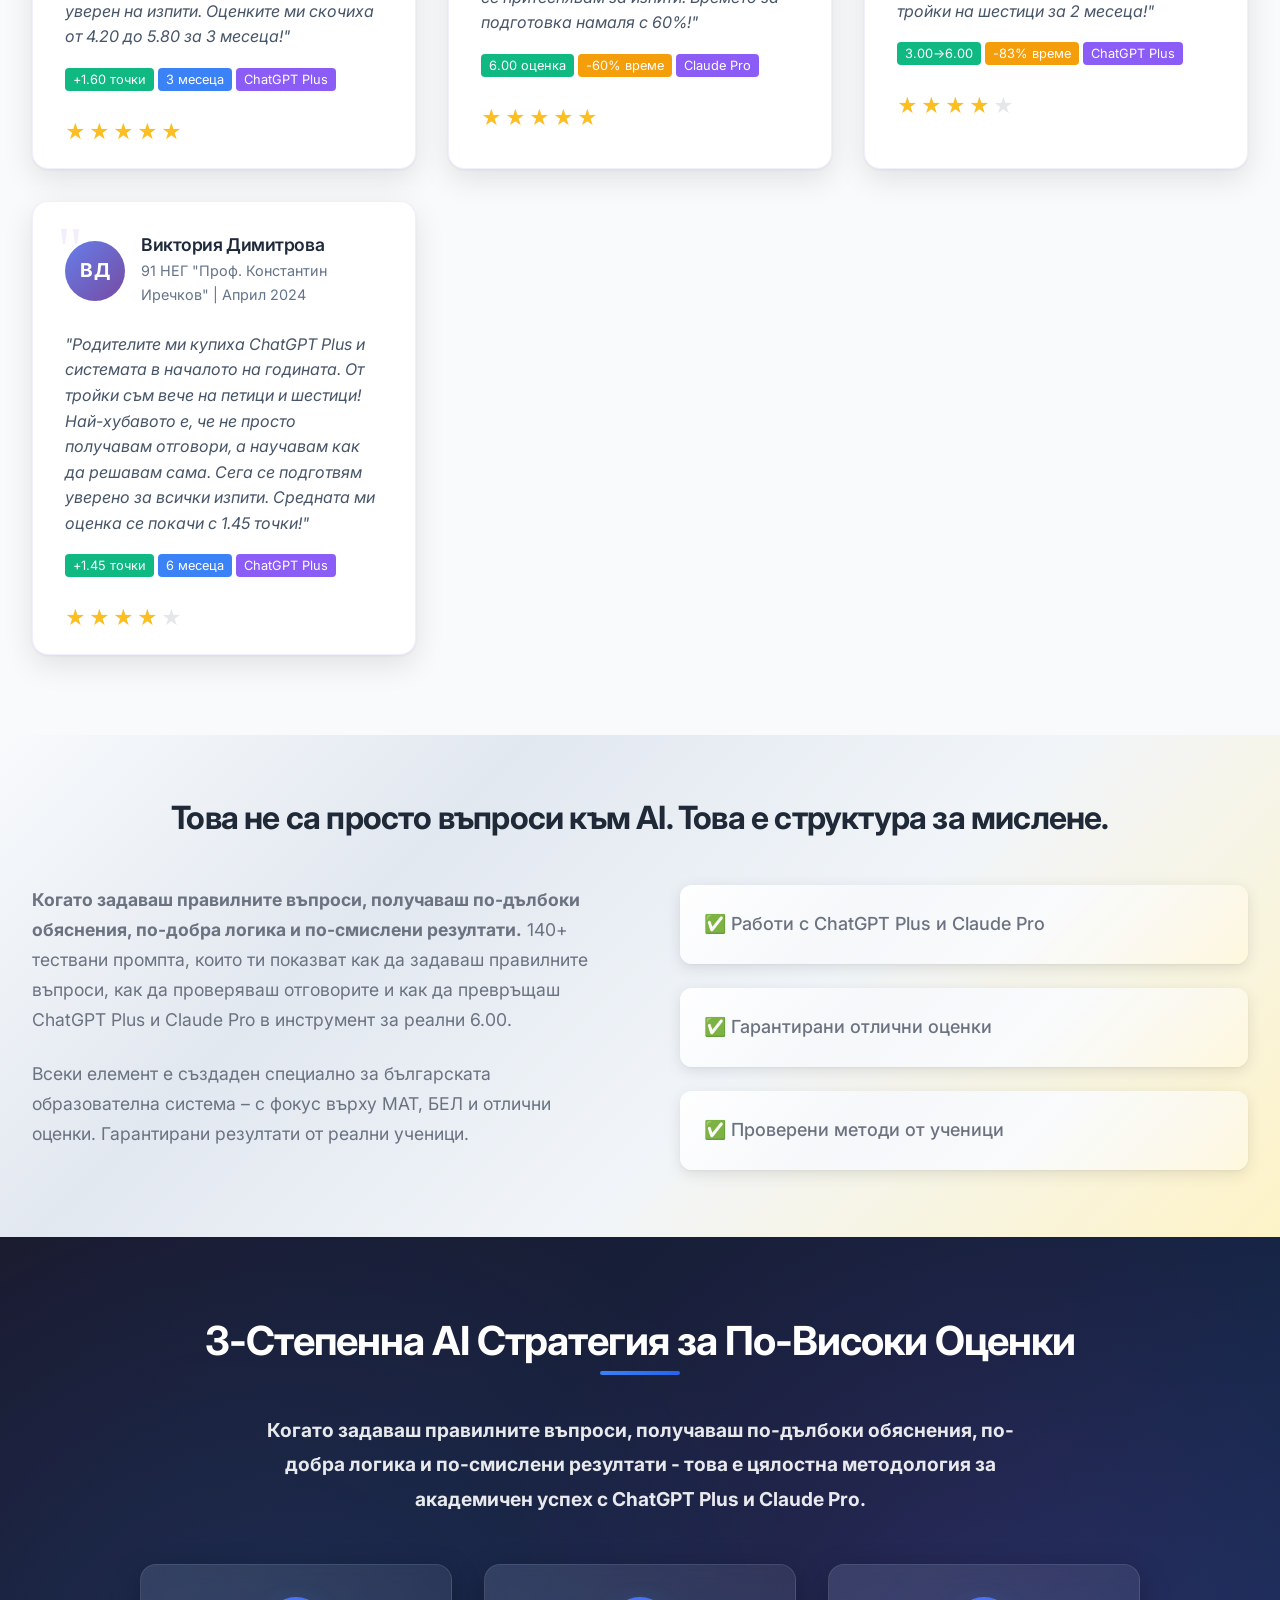
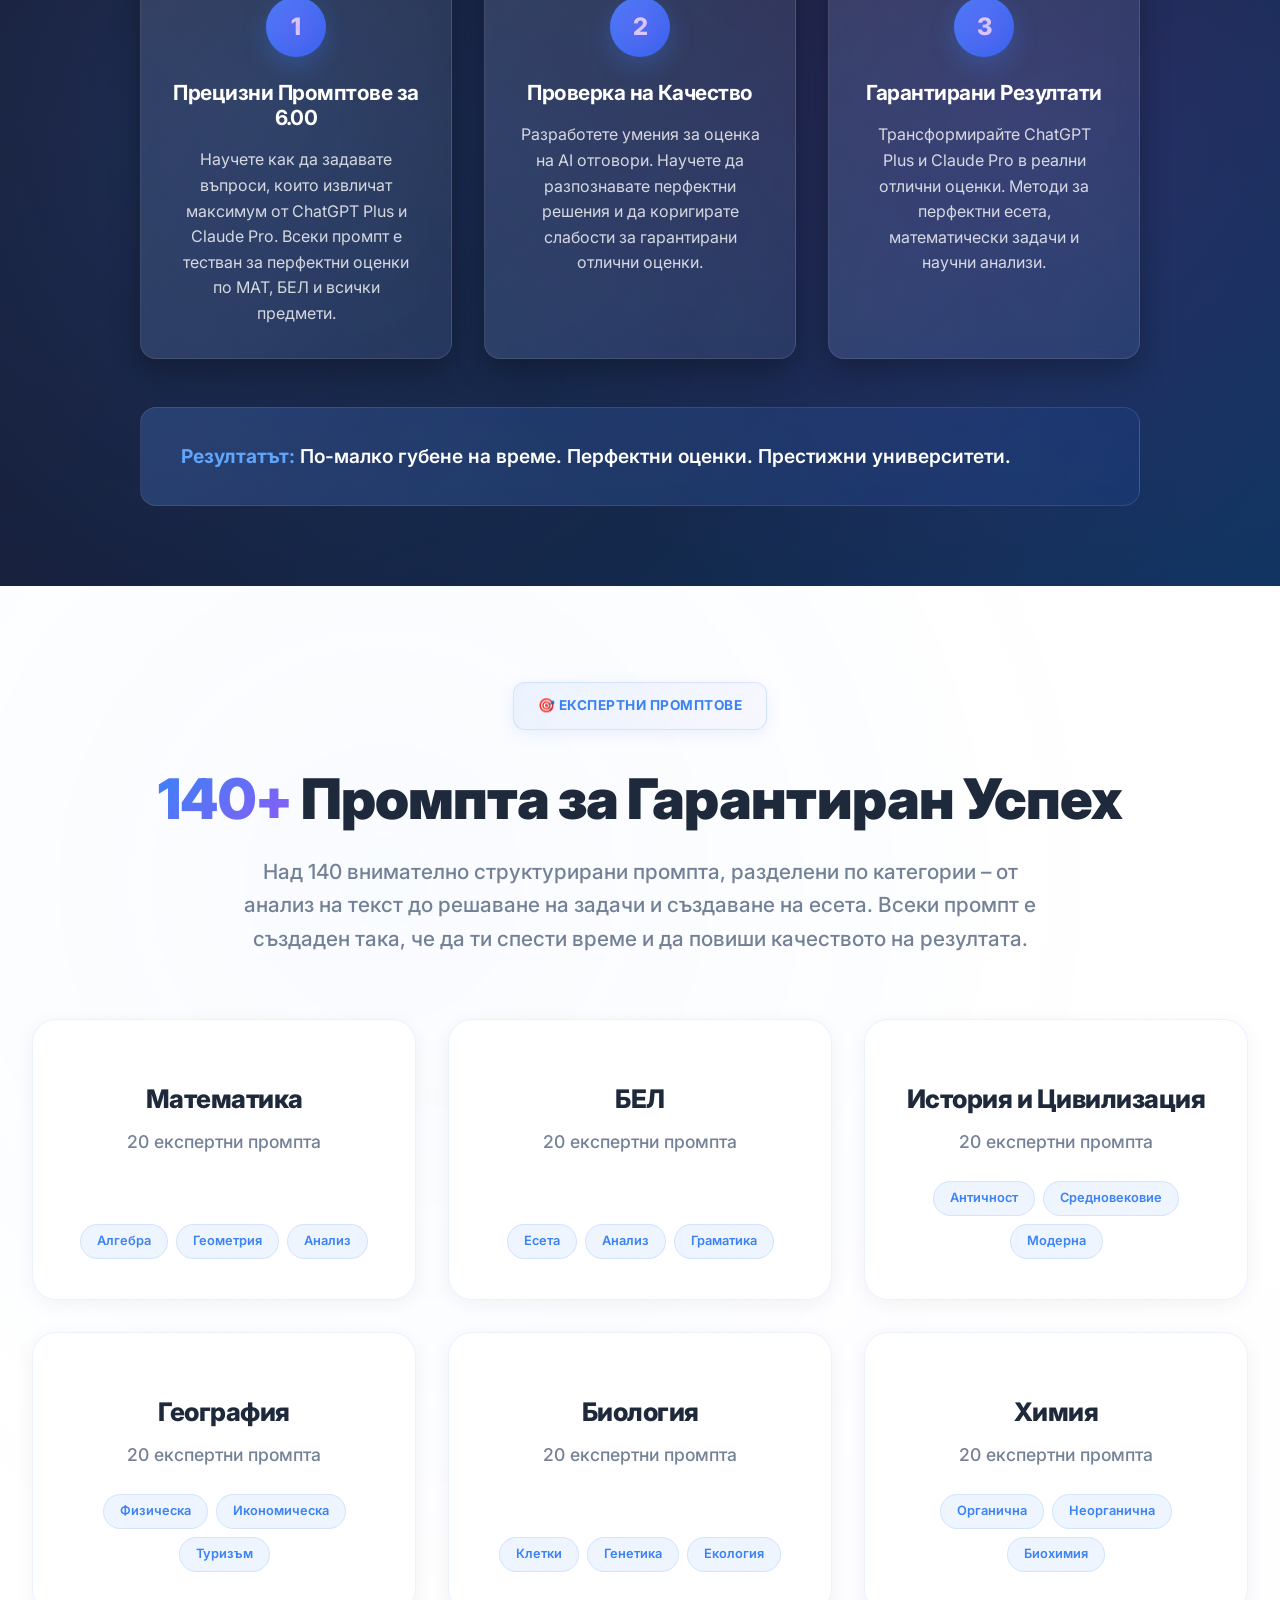
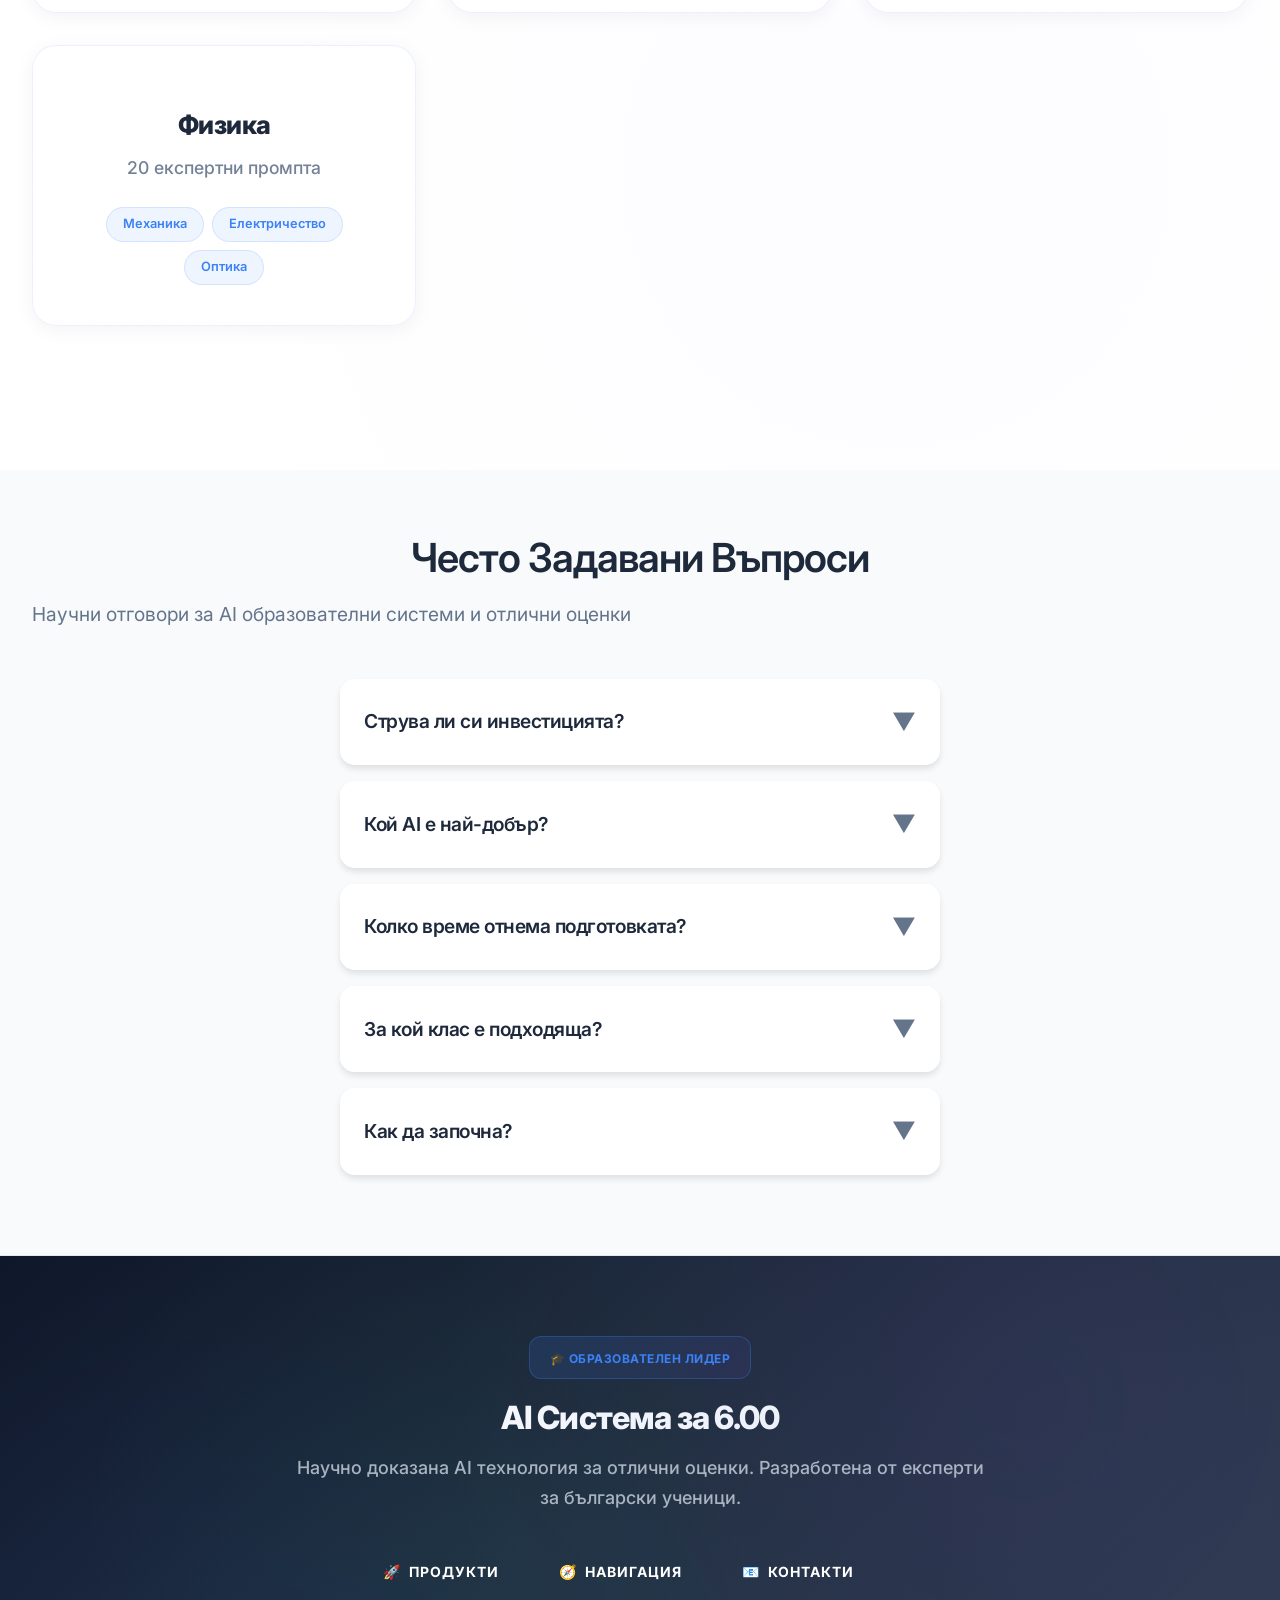
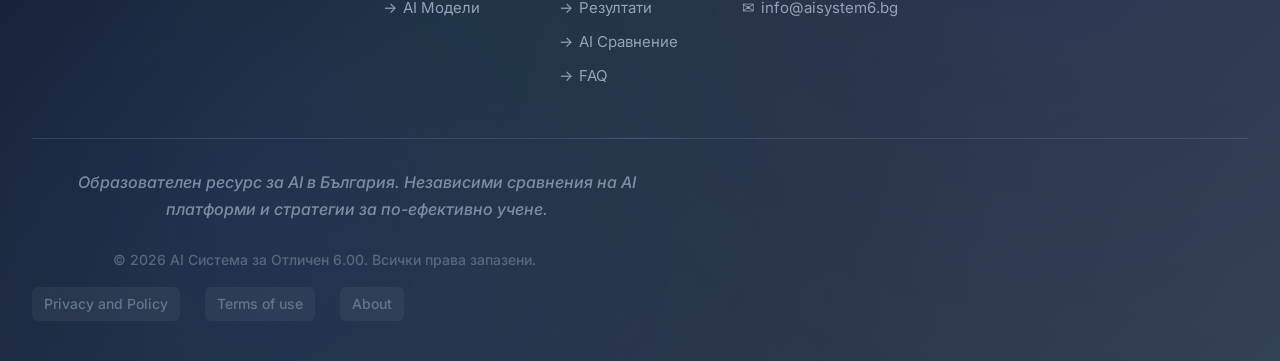
==== commit 7b9c2469: "Remove AdSense and update title" ====
--- a/index.html
+++ b/index.html
@@ -3,7 +3,7 @@
 <head>
     <meta charset="UTF-8">
     <meta name="viewport" content="width=device-width, initial-scale=1.0, maximum-scale=5.0, user-scalable=yes">
-    <title>AI за Ученици - Експертни Промптове за По-Умно Учене | AI Образователен Портал</title>
+    <title>AI Study Helper - 140+ Промпта за Успех</title>
     <meta name="description" content="Професионална AI образователна платформа за български ученици. Научете как да използвате изкуствен интелект правилно с експертни промптове за училище и по-добри учебни резултати.">
     <meta name="keywords" content="AI за ученици, AI за учене, изкуствен интелект в образованието, AI промптове за училище, AI помощ при учене, най-добрият AI за ученици, ChatGPT за ученици, Claude за ученици">
     <meta name="author" content="AI Образователен Портал">
@@ -923,20 +923,6 @@
             
             <!-- Stats Bar -->
             
-            <!-- AdSense Banner Top -->
-            <div style="text-align: center; margin: 3rem 0; padding: 2rem; background: linear-gradient(135deg, rgba(59, 130, 246, 0.05), rgba(139, 92, 246, 0.02)); border-radius: 15px; border: 1px solid rgba(59, 130, 246, 0.1);">
-                <ins class="adsbygoogle"
-                     style="display:block"
-                     data-ad-client="ca-pub-XXXXX"
-                     data-ad-slot="1234567890"
-                     data-ad-format="auto"
-                     data-full-width-responsive="true"></ins>
-                <script>
-                     (adsbygoogle = window.adsbygoogle || []).push({});
-                </script>
-                <p style="margin-top: 1rem; color: #64748b; font-size: 0.85rem;">📢 Подкрепете проекта - Разгледайте нашите партньори</p>
-            </div>
-            
             <!-- Subject Grid -->
             <div class="subject-grid">
                 <div class="subject-card" onclick="openPromptModal('math')">
@@ -1243,20 +1229,6 @@
             </div>
         </div>
     </section>
-    
-    <!-- AdSense Bottom Banner -->
-    <div style="text-align: center; margin: 4rem 0; padding: 2rem; background: linear-gradient(135deg, rgba(139, 92, 246, 0.05), rgba(59, 130, 246, 0.02)); border-radius: 15px; border: 1px solid rgba(139, 92, 246, 0.1);">
-        <ins class="adsbygoogle"
-             style="display:block"
-             data-ad-client="ca-pub-XXXXX"
-             data-ad-slot="0987654321"
-             data-ad-format="auto"
-             data-full-width-responsive="true"></ins>
-        <script>
-             (adsbygoogle = window.adsbygoogle || []).push({});
-        </script>
-        <p style="margin-top: 1rem; color: #64748b; font-size: 0.85rem;">💡 Инвестирайте в образованието - Препоръчваме AI инструменти</p>
-    </div>
     
     <!-- Footer -->
     <footer class="footer" style="background: linear-gradient(135deg, #0f172a 0%, #1e293b 40%, #334155 100%); color: #ffffff; padding: 80px 0 40px 0; position: relative; overflow: hidden;">
